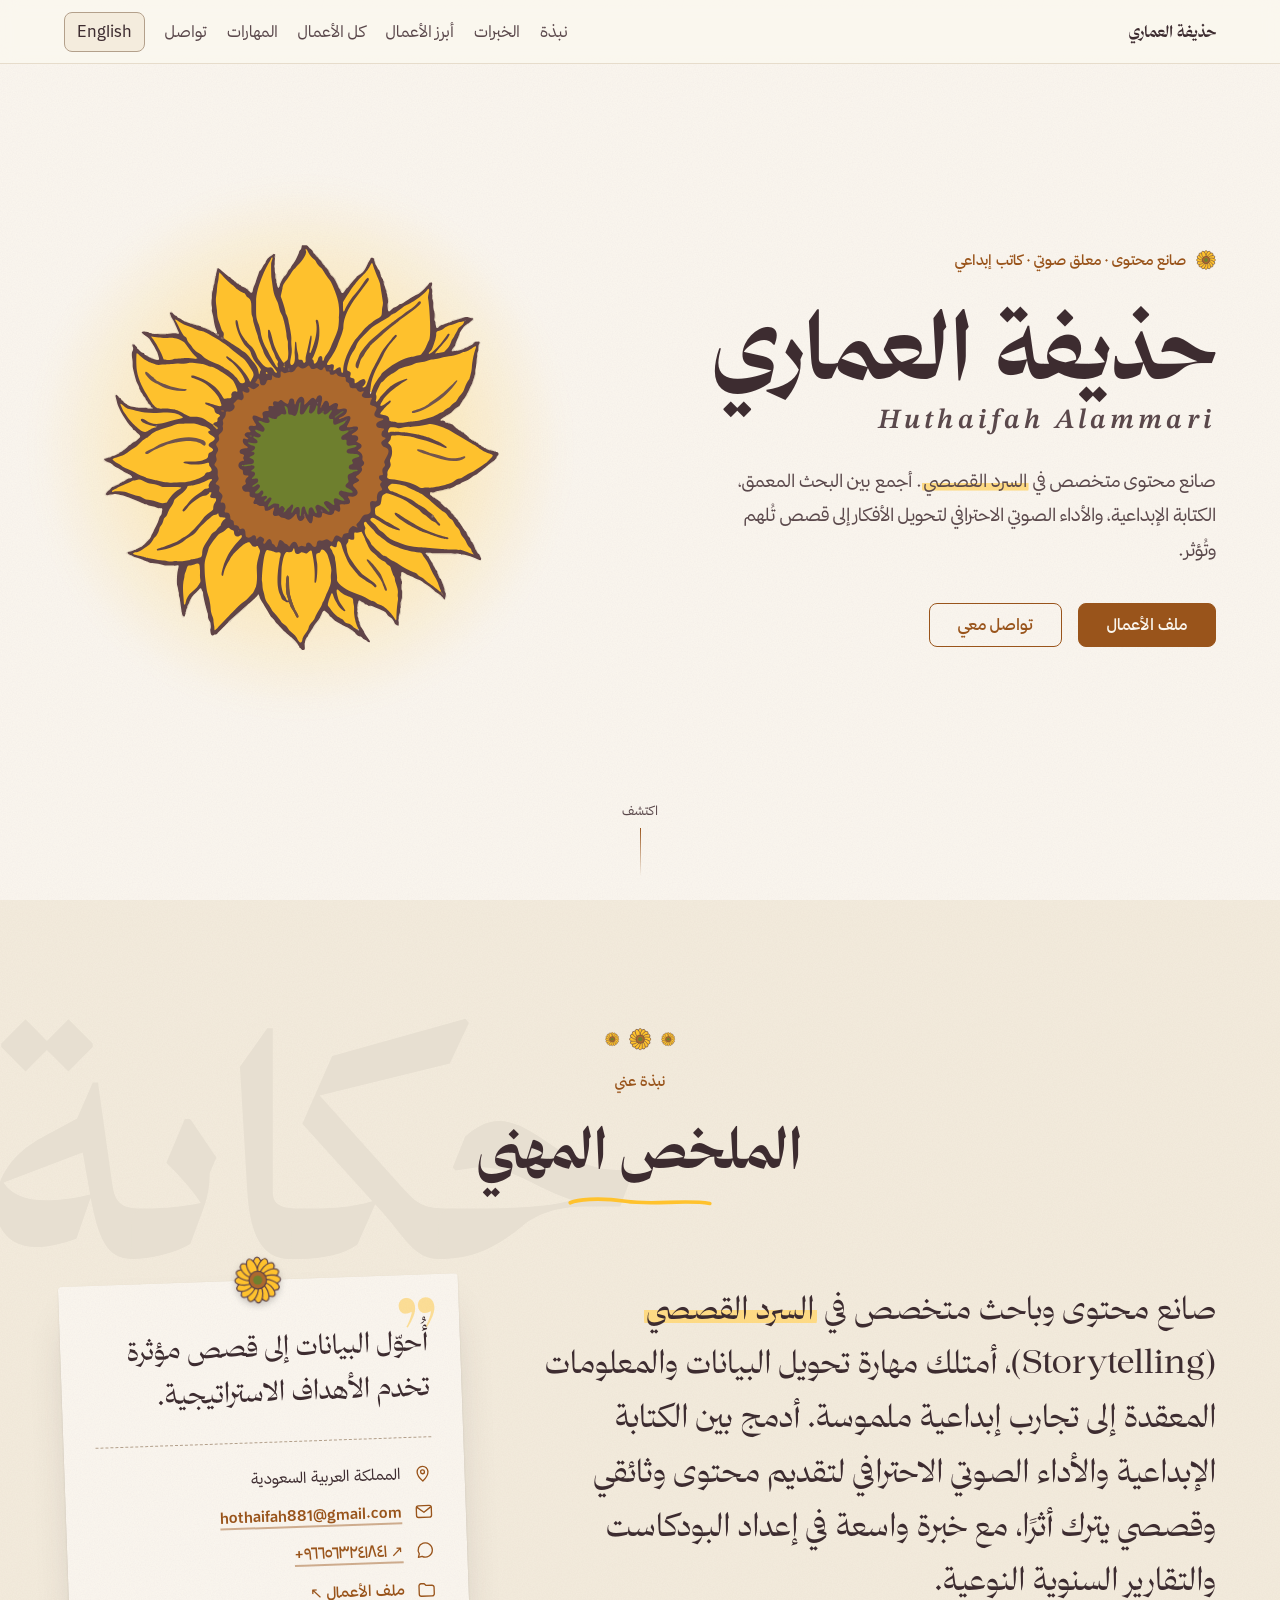
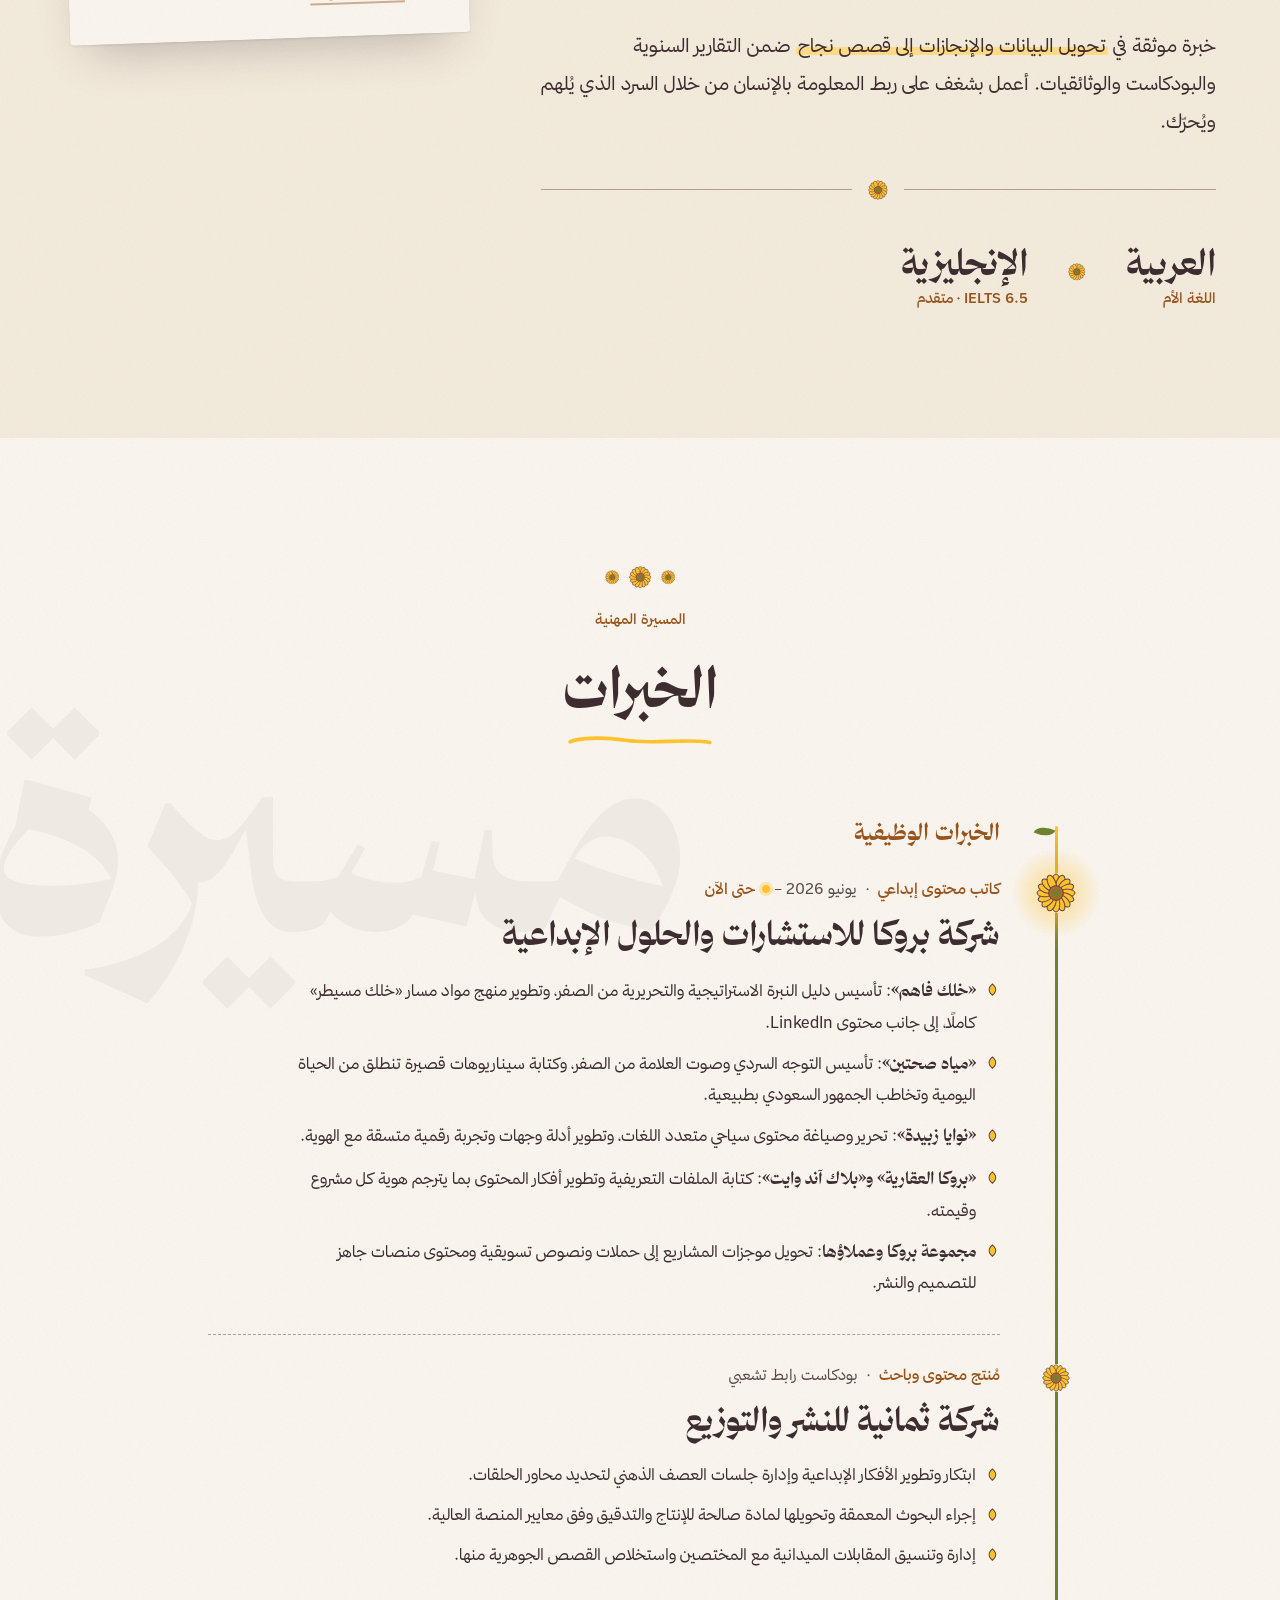
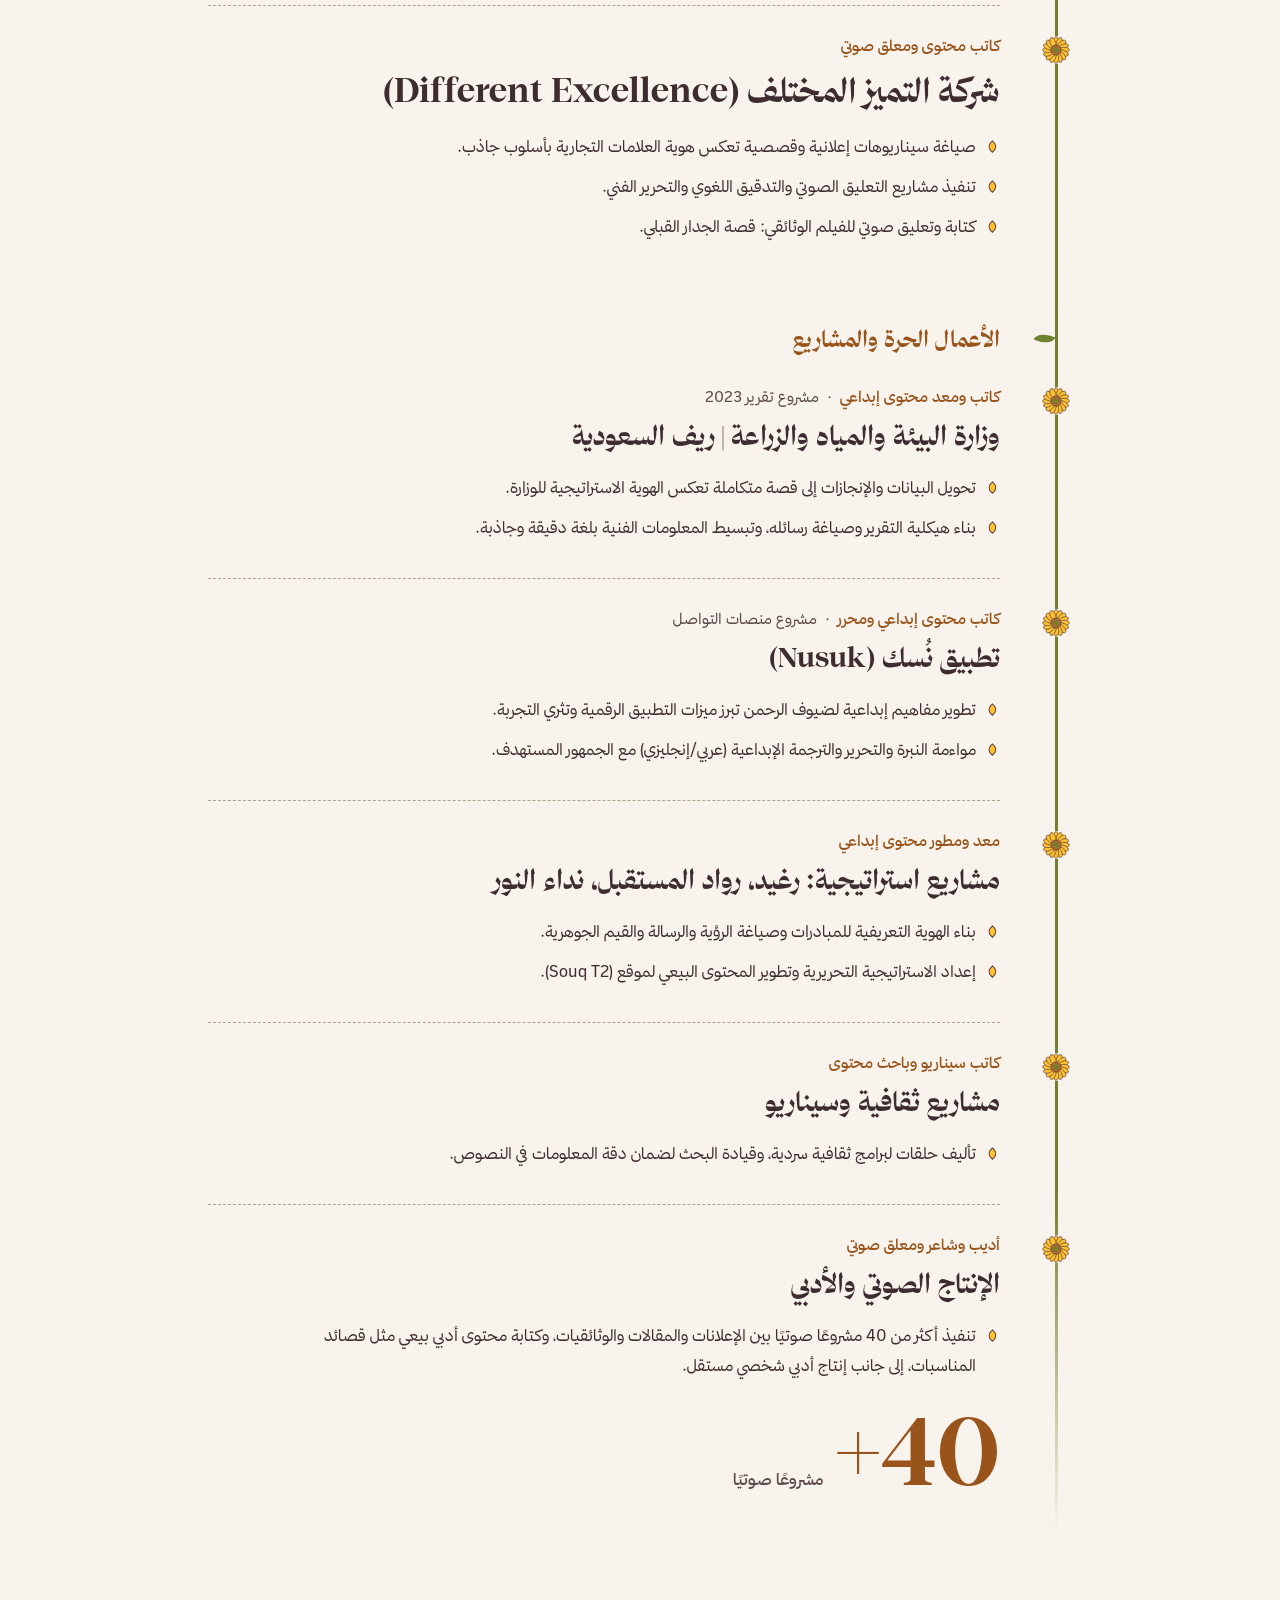
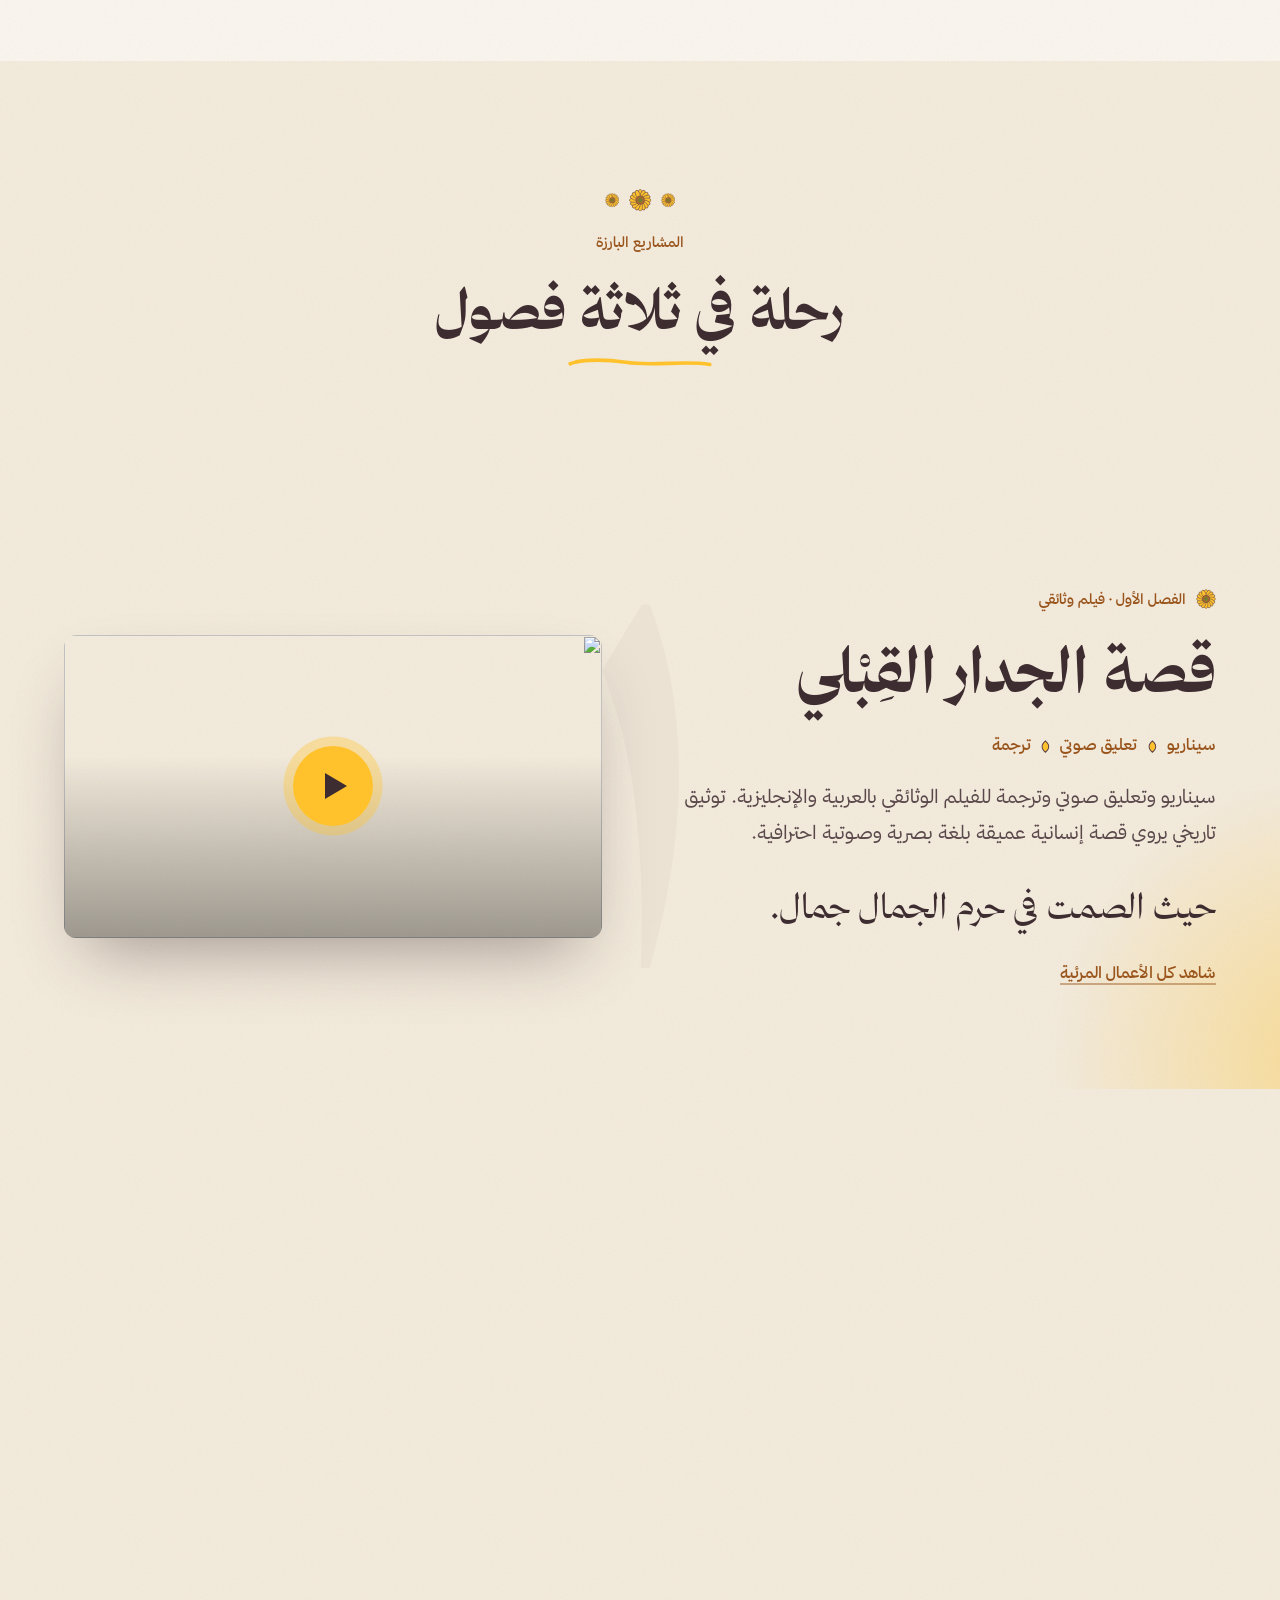
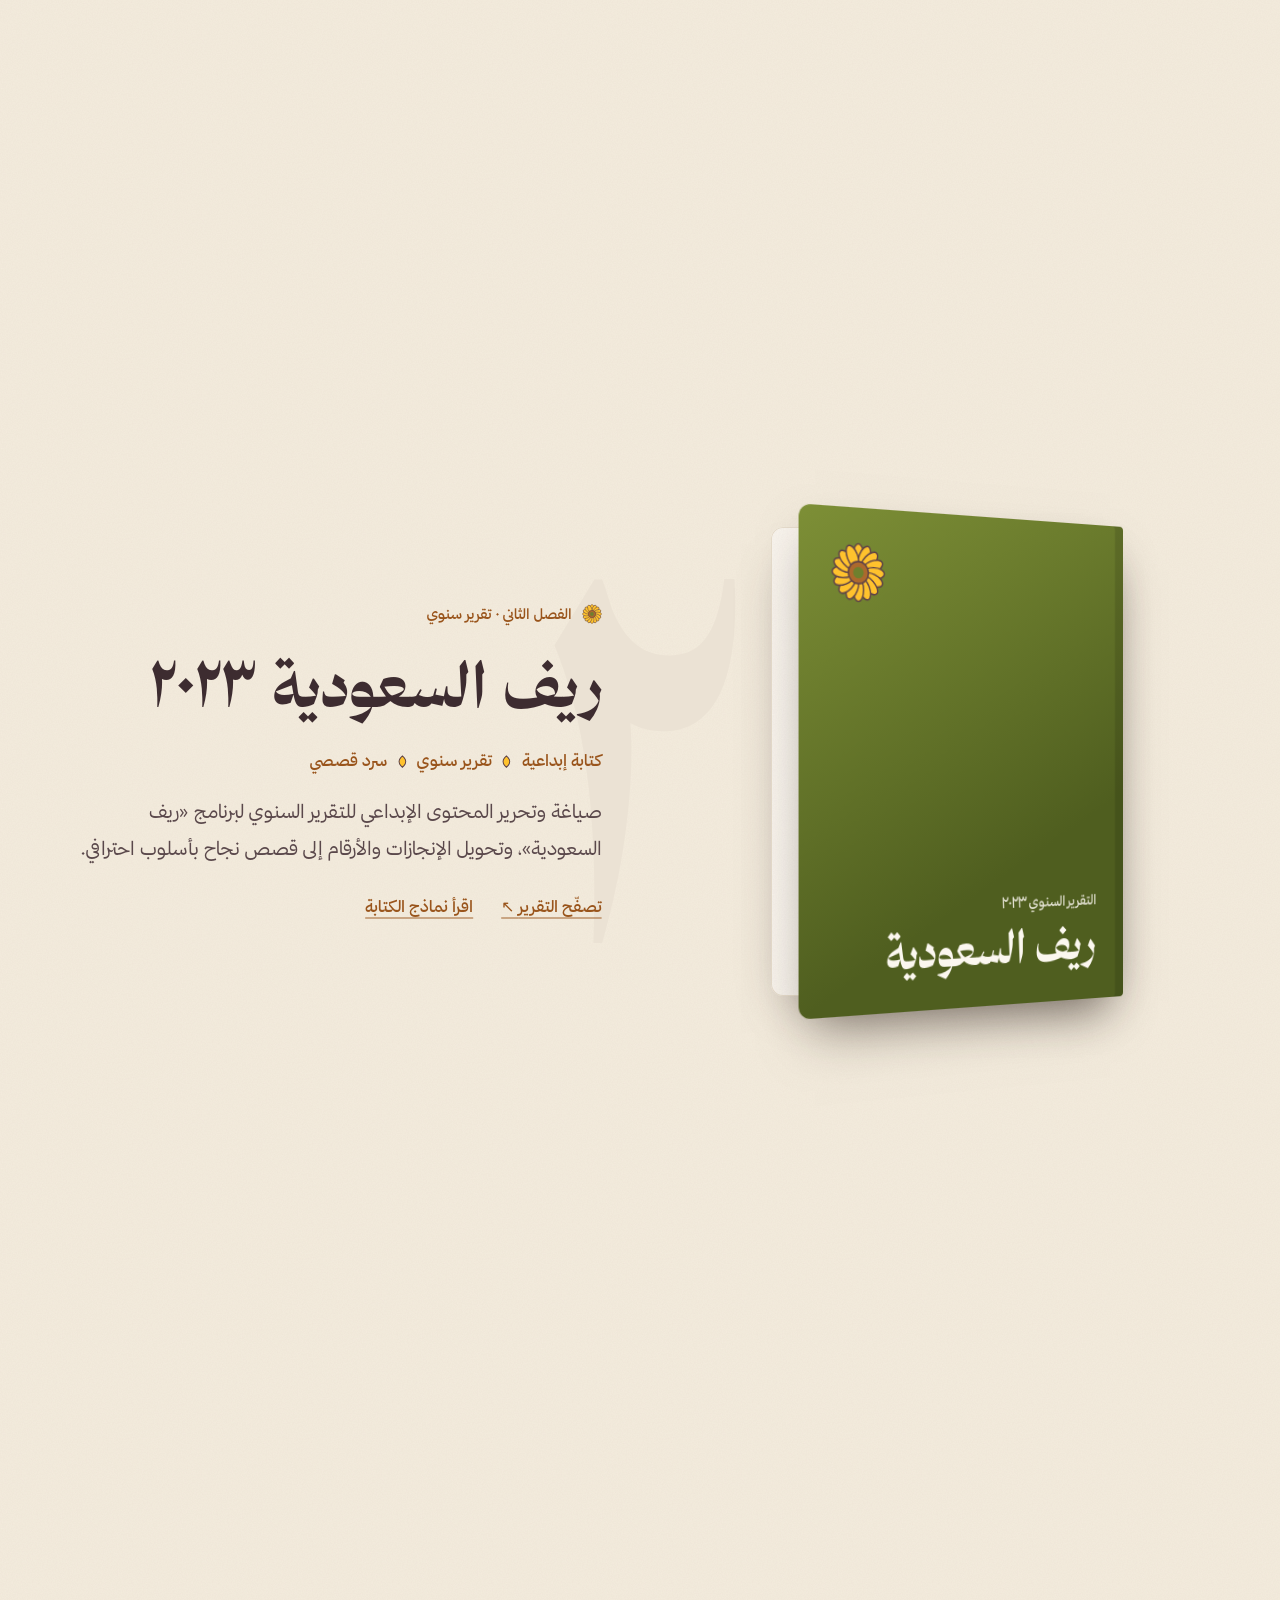
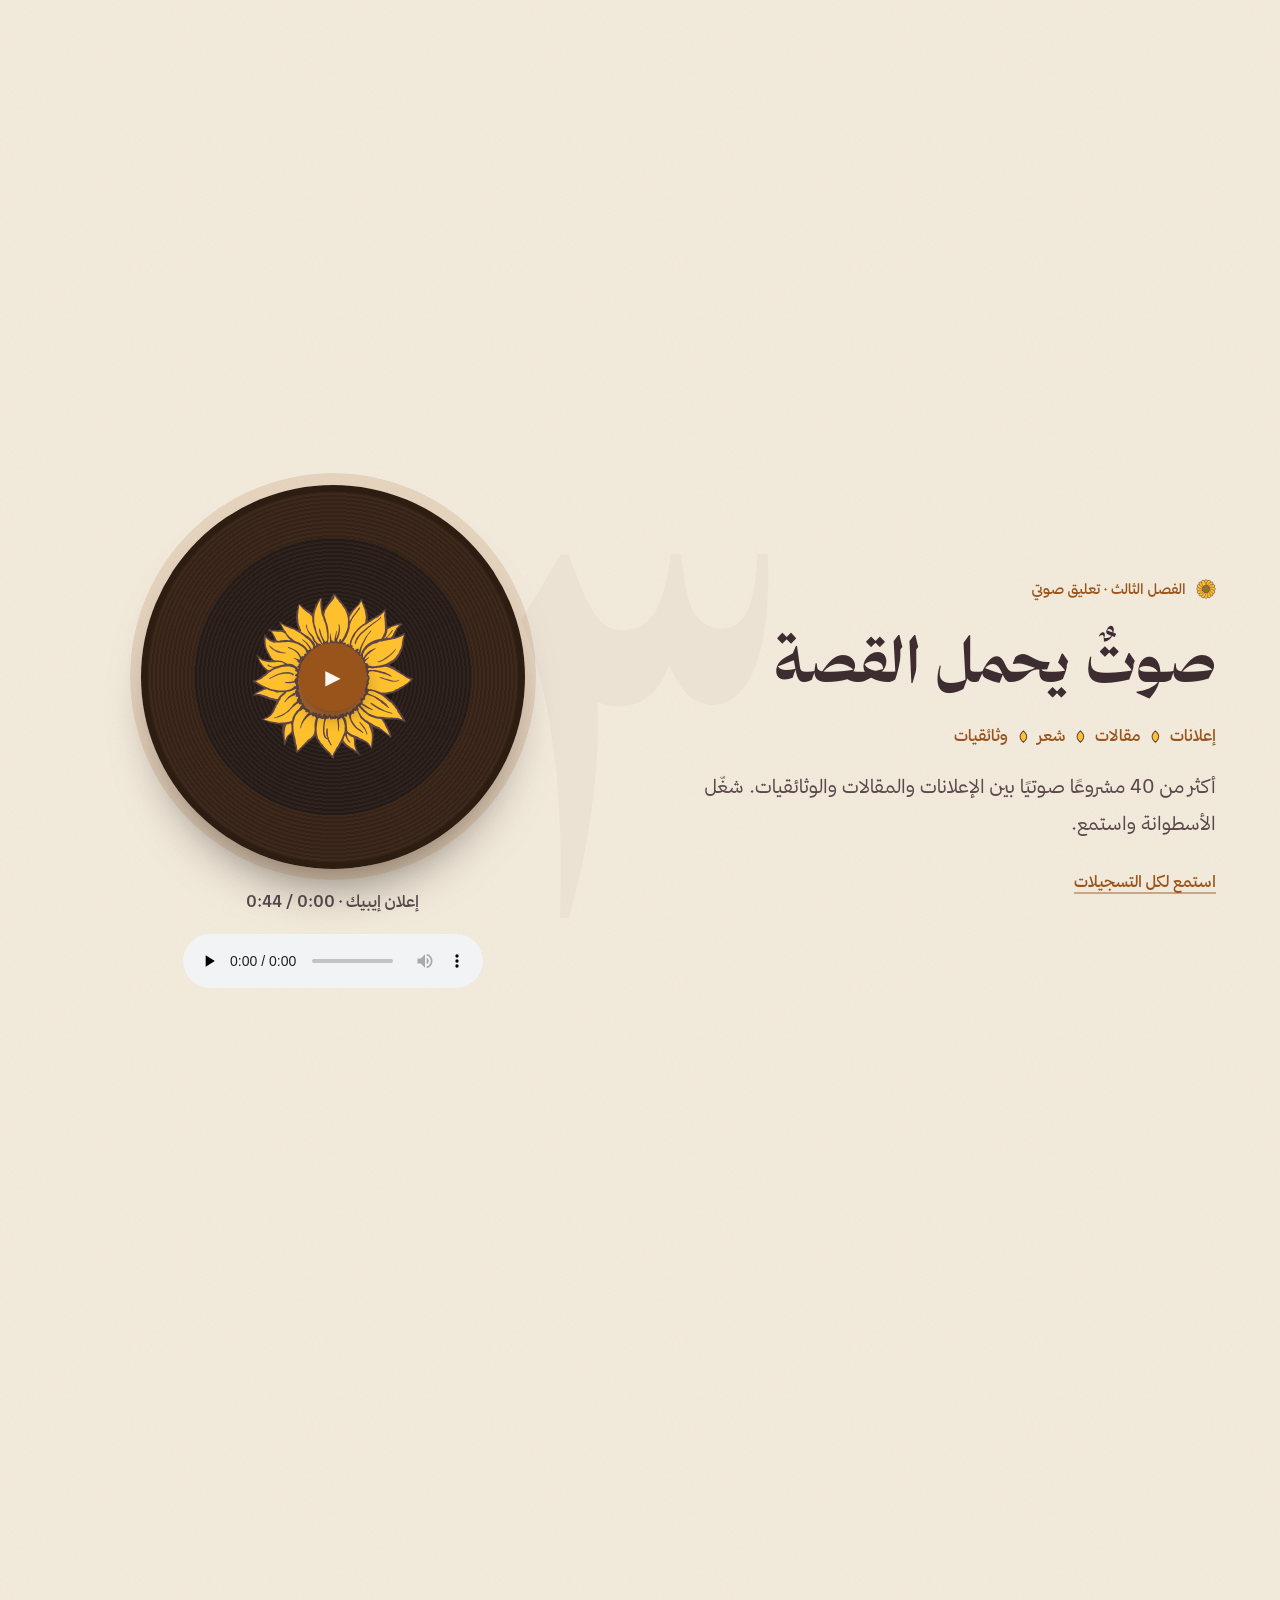
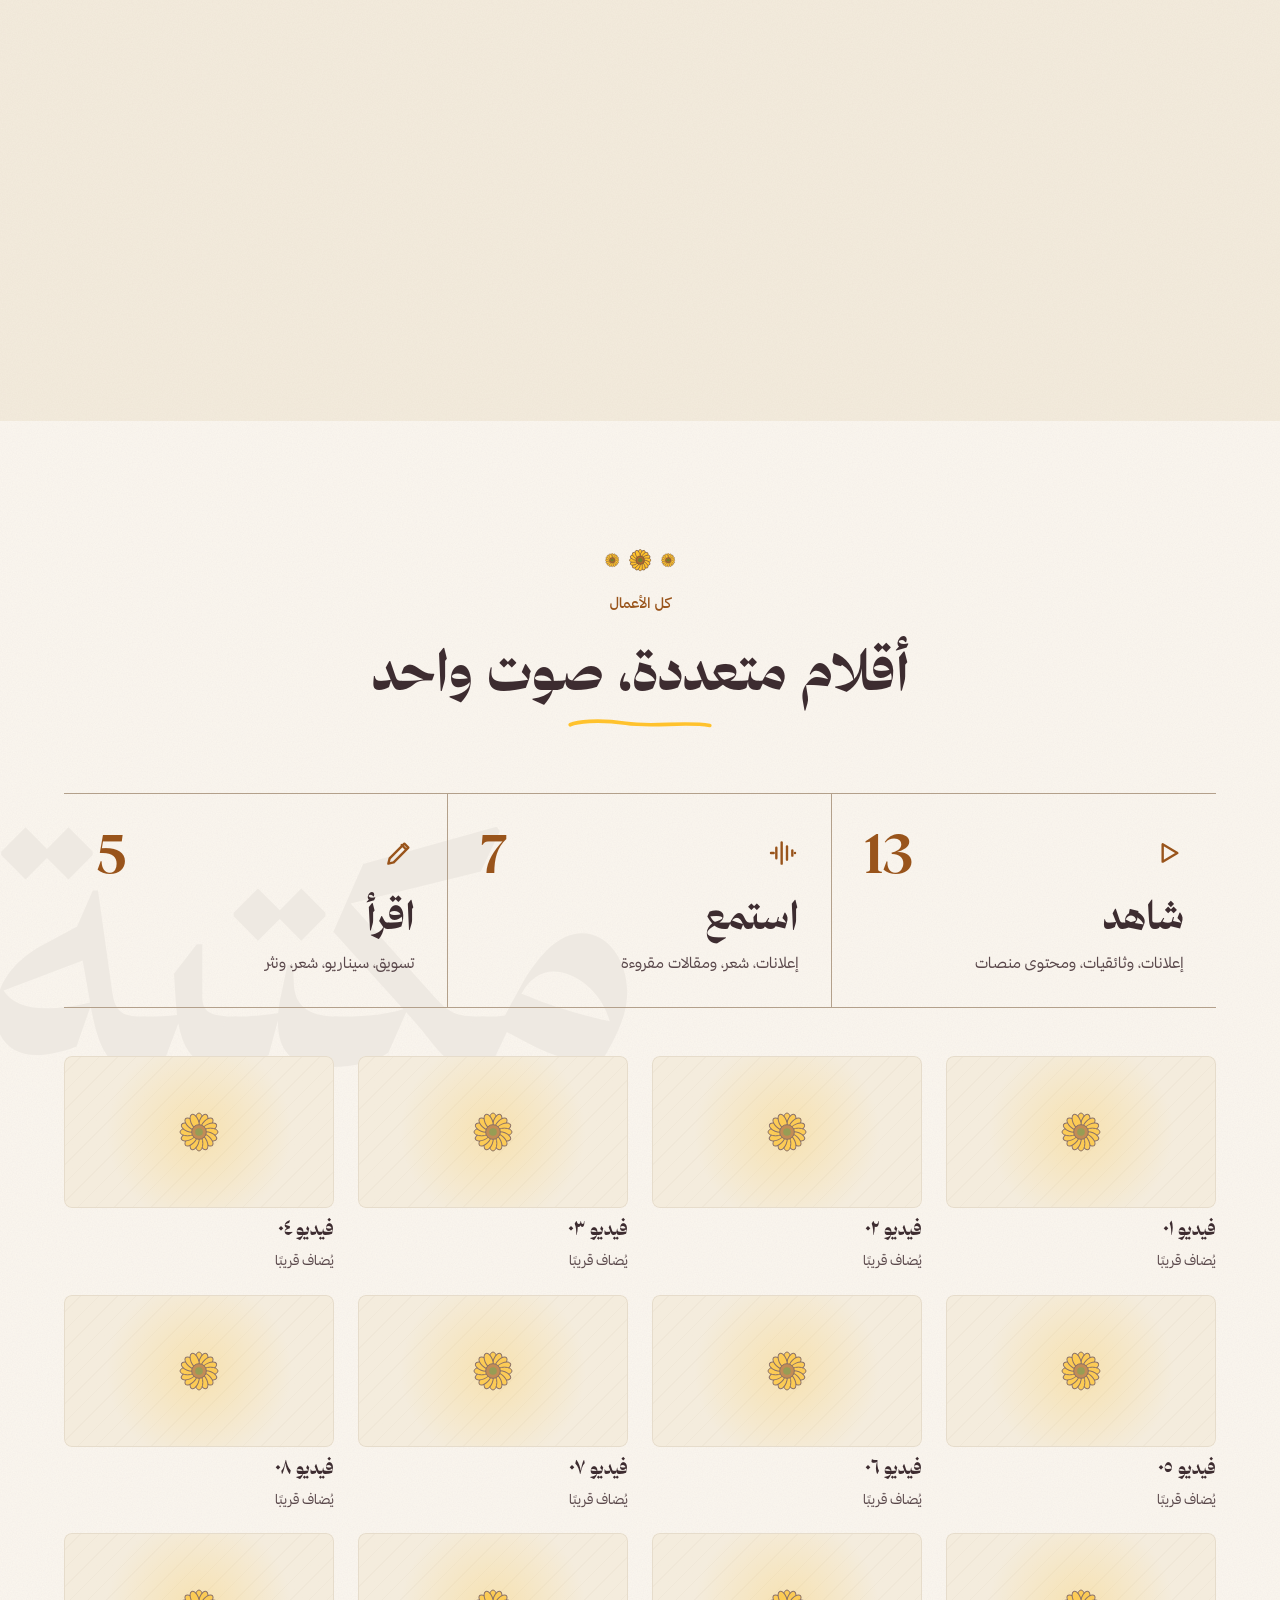
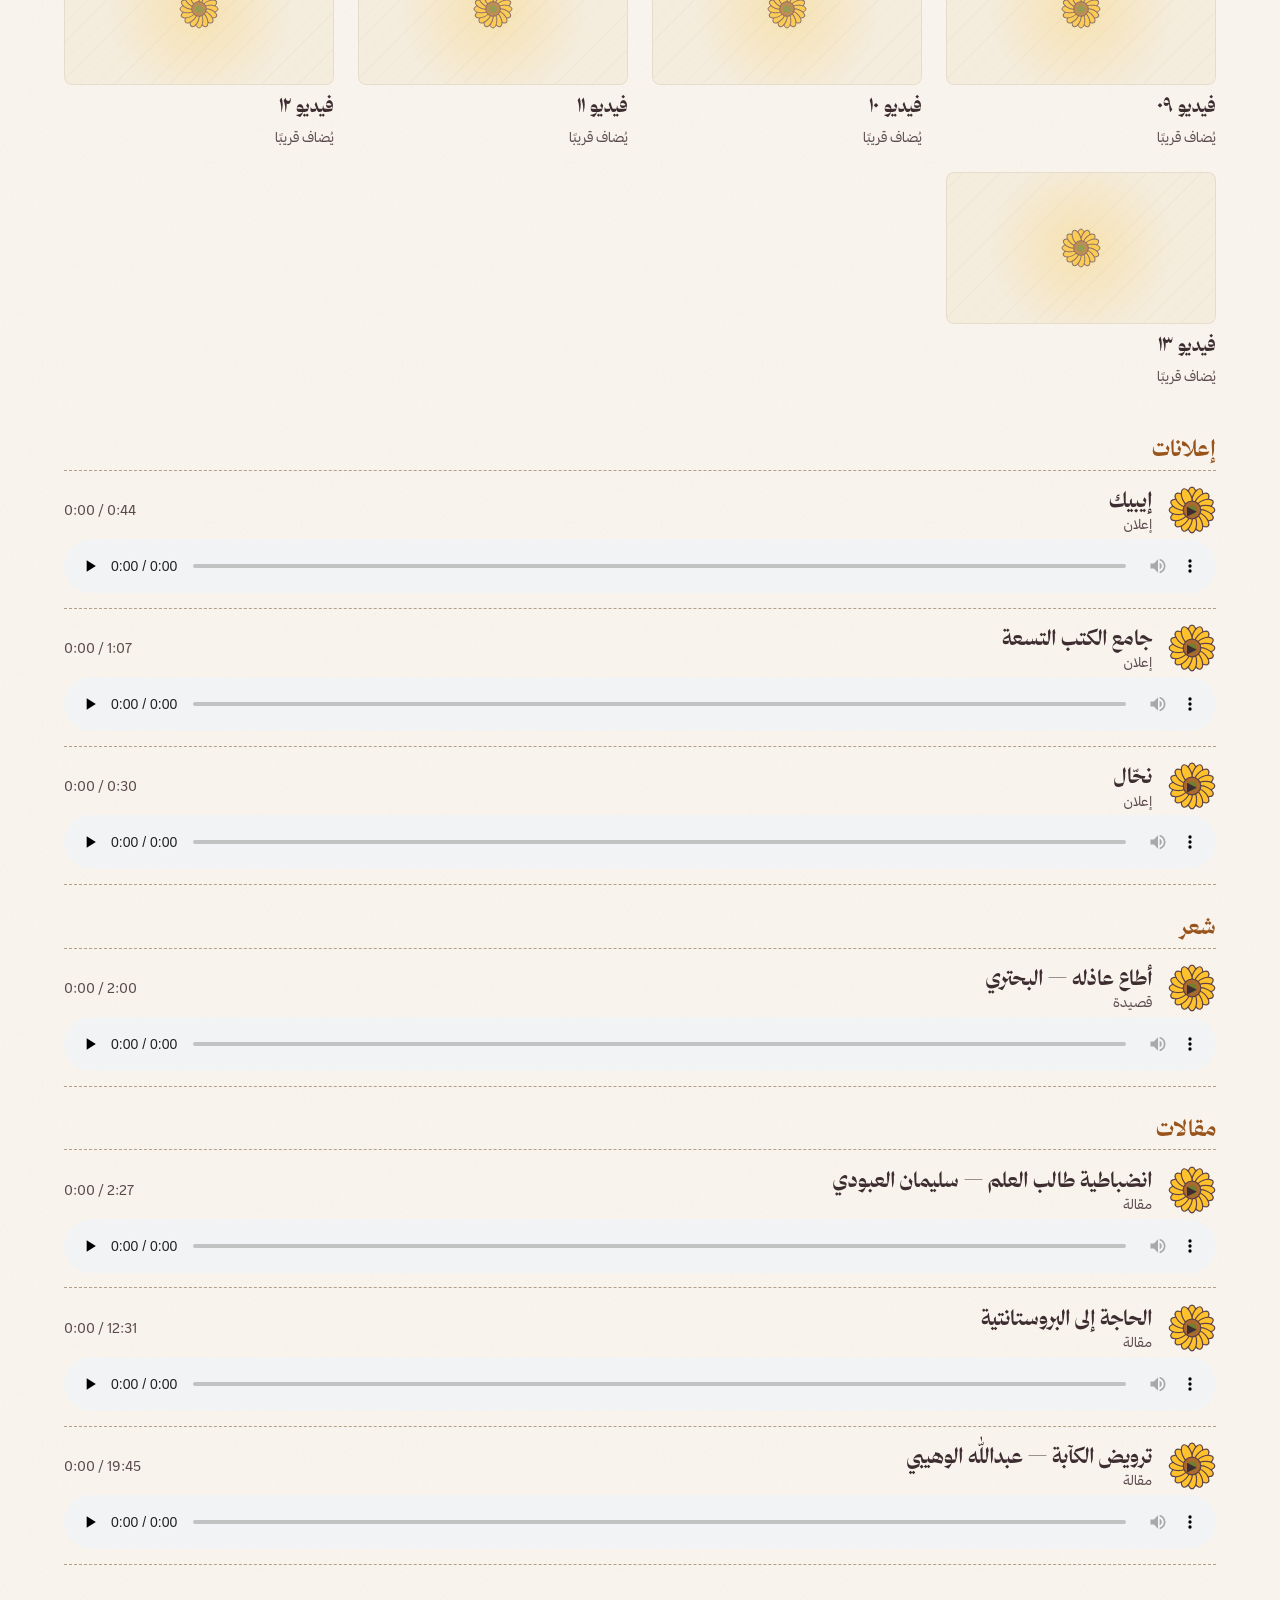
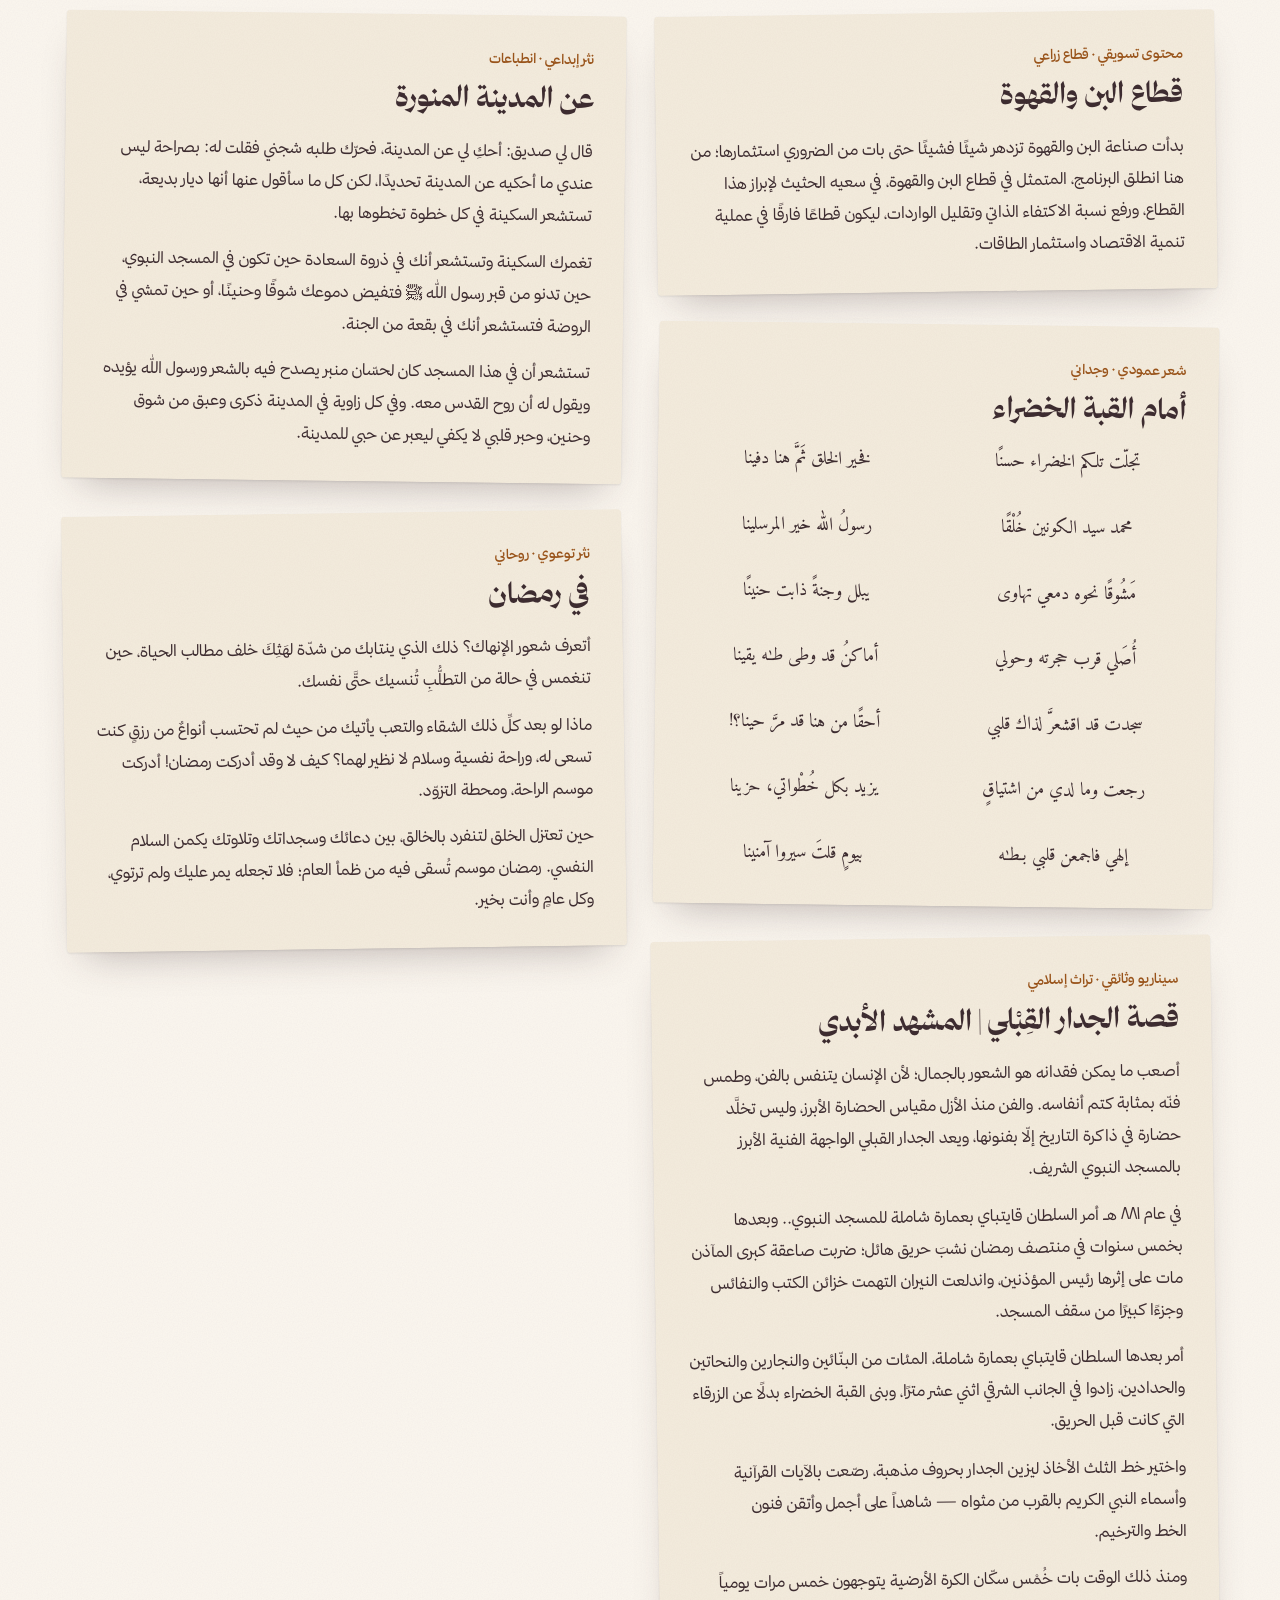
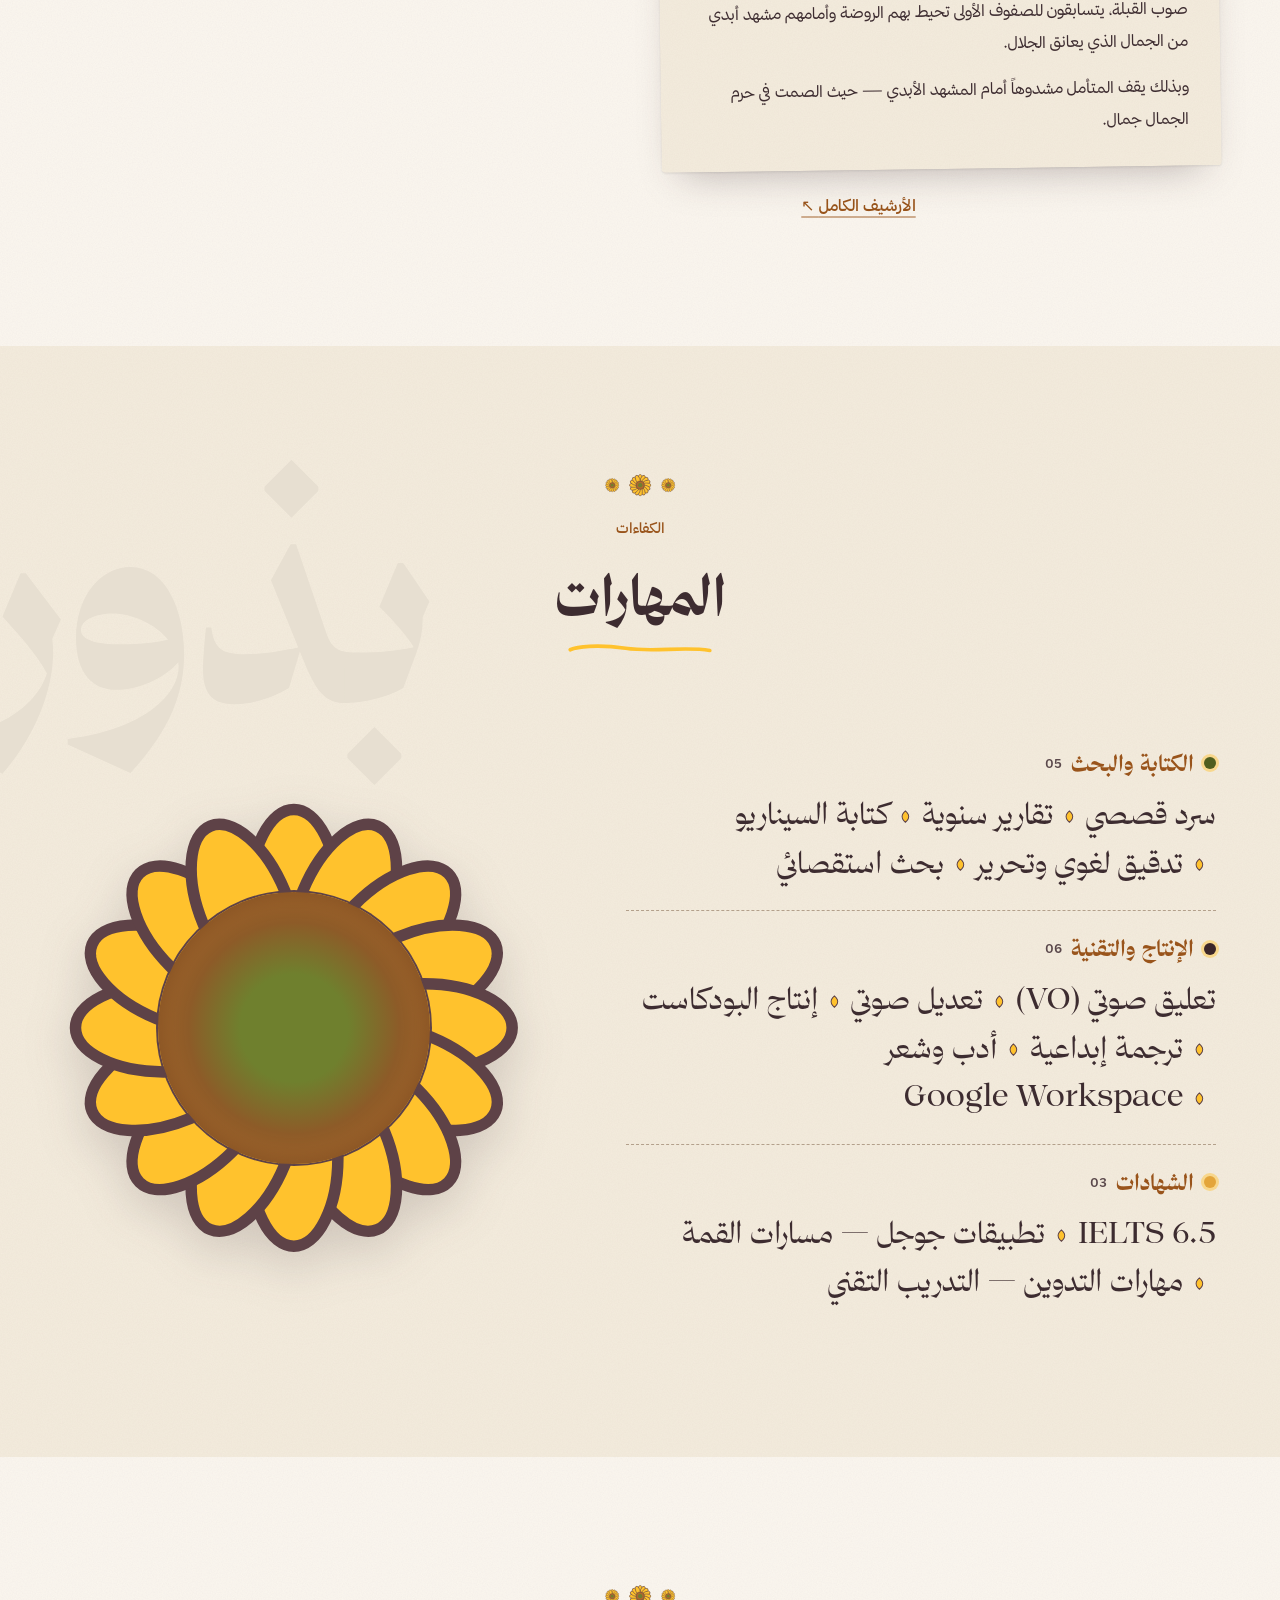
==== index.html @ 5139b9cf "Footer: designer credit" ====
<!doctype html>
<html lang="ar" dir="rtl"
      x-data="{ theme: $persist(matchMedia('(prefers-color-scheme: dark)').matches ? 'dark' : 'light').as('theme'), active: '', open: false }"
      x-init="$el.classList.add('alpine')"
      :data-theme="theme">
<head>
  <meta charset="utf-8">
  <meta name="viewport" content="width=device-width, initial-scale=1, viewport-fit=cover">
  <title>حذيفة العماري — صانع محتوى · معلق صوتي · كاتب إبداعي</title>
  <meta name="description" content="حذيفة العماري — صانع محتوى · معلق صوتي · كاتب إبداعي.">
  <meta name="color-scheme" content="light dark">
  <link rel="icon" href="assets/favicon.svg" type="image/svg+xml">
  <!-- Browser bar colour (Safari / Chrome on Android), kept in sync with the theme -->
  <meta name="theme-color" content="#fbf7ef" :content="theme === 'dark' ? '#2a231e' : '#fbf7ef'">

  <!-- Link previews (WhatsApp, LinkedIn, X…) -->
  <meta property="og:type" content="website">
  <meta property="og:title" content="حذيفة العماري">
  <meta property="og:description" content="صانع محتوى · معلق صوتي · كاتب إبداعي">

  <!-- Fill in once the domain is known
  <link rel="canonical" href="https://example.com/">
  <link rel="alternate" hreflang="ar" href="https://example.com/">
  <link rel="alternate" hreflang="en" href="https://example.com/en/">
  <link rel="alternate" hreflang="x-default" href="https://example.com/">
  <meta property="og:url" content="https://example.com/">
  <meta property="og:image" content="https://example.com/og.jpg">
  -->

  <!-- Apply saved theme before first paint (Alpine loads deferred, too late to prevent a flash) -->
  <script>
    (() => {
      document.documentElement.classList.add('js');
      let theme;
      try { theme = JSON.parse(localStorage.getItem('theme')) } catch {}
      theme = theme || (matchMedia('(prefers-color-scheme: dark)').matches ? 'dark' : 'light');
      document.documentElement.dataset.theme = theme;
      document.querySelector('meta[name=theme-color]').content = theme === 'dark' ? '#2a231e' : '#fbf7ef';
    })();
  </script>

  <link rel="preconnect" href="https://fonts.googleapis.com">
  <link rel="preconnect" href="https://fonts.gstatic.com" crossorigin>
  <link rel="stylesheet" href="https://fonts.googleapis.com/css2?family=Amiri:wght@400;700&family=STIX+Two+Text:ital,wght@0,400;0,600;0,700;1,600&display=swap">
  <link rel="stylesheet" href="assets/fonts.css">
  <link rel="stylesheet" href="style.css">

  <script defer src="assets/site.js"></script>
  <!-- Plugins must load before Alpine core -->
  <script defer src="https://cdn.jsdelivr.net/npm/@alpinejs/persist@3.17.4/dist/cdn.min.js"></script>
  <script defer src="https://cdn.jsdelivr.net/npm/@alpinejs/intersect@3.17.4/dist/cdn.min.js"></script>
  <script defer src="https://cdn.jsdelivr.net/npm/alpinejs@3.17.4/dist/cdn.min.js"></script>
</head>

<body>
  <!-- Sunflower mark, reused as the site's ornament -->
  <svg width="0" height="0" style="position:absolute" aria-hidden="true">
    <symbol id="sunflower" viewBox="0 0 24 24">
      <g fill="var(--sun)" stroke="var(--ink-line)" stroke-width=".6"><ellipse cx="12" cy="5.2" rx="2.3" ry="4.6" transform="rotate(0.0 12 12)"/><ellipse cx="12" cy="5.2" rx="2.3" ry="4.6" transform="rotate(22.5 12 12)"/><ellipse cx="12" cy="5.2" rx="2.3" ry="4.6" transform="rotate(45.0 12 12)"/><ellipse cx="12" cy="5.2" rx="2.3" ry="4.6" transform="rotate(67.5 12 12)"/><ellipse cx="12" cy="5.2" rx="2.3" ry="4.6" transform="rotate(90.0 12 12)"/><ellipse cx="12" cy="5.2" rx="2.3" ry="4.6" transform="rotate(112.5 12 12)"/><ellipse cx="12" cy="5.2" rx="2.3" ry="4.6" transform="rotate(135.0 12 12)"/><ellipse cx="12" cy="5.2" rx="2.3" ry="4.6" transform="rotate(157.5 12 12)"/><ellipse cx="12" cy="5.2" rx="2.3" ry="4.6" transform="rotate(180.0 12 12)"/><ellipse cx="12" cy="5.2" rx="2.3" ry="4.6" transform="rotate(202.5 12 12)"/><ellipse cx="12" cy="5.2" rx="2.3" ry="4.6" transform="rotate(225.0 12 12)"/><ellipse cx="12" cy="5.2" rx="2.3" ry="4.6" transform="rotate(247.5 12 12)"/><ellipse cx="12" cy="5.2" rx="2.3" ry="4.6" transform="rotate(270.0 12 12)"/><ellipse cx="12" cy="5.2" rx="2.3" ry="4.6" transform="rotate(292.5 12 12)"/><ellipse cx="12" cy="5.2" rx="2.3" ry="4.6" transform="rotate(315.0 12 12)"/><ellipse cx="12" cy="5.2" rx="2.3" ry="4.6" transform="rotate(337.5 12 12)"/></g>
      <circle cx="12" cy="12" r="4.4" fill="#ac692d" stroke="var(--ink-line)" stroke-width=".6"/>
      <circle cx="12" cy="12" r="2.3" fill="#6f802e"/>
    </symbol>
  </svg>
  <a class="skip-link" href="#main">تخطَّ إلى المحتوى</a>

  <header class="header"
          @click.outside="open = false"
          @keydown.escape.window="if (open) { open = false; $refs.menuBtn.focus() }">
    <div class="container">
      <a class="brand" href="#hero">حذيفة العماري</a>

      <nav id="site-nav" class="nav" :class="{ 'is-open': open }"
           @click="$event.target.closest('a') && (open = false)"
           aria-label="الرئيسية">
        <ul>
          <li><a href="#about" :aria-current="active === 'about' && 'location'">نبذة</a></li>
          <li><a href="#experience" :aria-current="active === 'experience' && 'location'">الخبرات</a></li>
          <li><a href="#featured" :aria-current="active === 'featured' && 'location'">أبرز الأعمال</a></li>
          <li><a href="#library" :aria-current="active === 'library' && 'location'">كل الأعمال</a></li>
          <li><a href="#skills" :aria-current="active === 'skills' && 'location'">المهارات</a></li>
          <li><a href="#contact" :aria-current="active === 'contact' && 'location'">تواصل</a></li>
        </ul>
      </nav>

      <div class="actions">
        <a class="btn" href="en/" hreflang="en" lang="en">English</a>

        <button type="button" class="btn" x-cloak
                @click="theme = theme === 'dark' ? 'light' : 'dark'"
                :aria-pressed="theme === 'dark'">
          <span aria-hidden="true" x-text="theme === 'dark' ? '☀' : '☾'"></span>
          <span class="sr-only">الوضع الداكن</span>
        </button>

        <button type="button" class="btn menu-btn" x-ref="menuBtn" x-cloak
                @click="open = !open" :aria-expanded="open" aria-controls="site-nav"
                aria-label="القائمة">
          <span></span><span></span><span></span>
        </button>
      </div>
    </div>
  </header>

  <main id="main" tabindex="-1">
    <section id="hero" class="hero" x-intersect.margin.-50%.0px="active = $el.id" aria-labelledby="hero-title">
      <div class="container">
        <div class="hero-text">
          <p class="eyebrow"><svg class="mark" aria-hidden="true"><use href="#sunflower"/></svg>صانع محتوى · معلق صوتي · كاتب إبداعي</p>
          <h1 id="hero-title">
            حذيفة العماري
            <span class="hero-alt" lang="en">Huthaifah Alammari</span>
          </h1>
          <p class="hero-desc">صانع محتوى متخصص في <mark class="hl">السرد القصصي</mark>. أجمع بين البحث المعمق، الكتابة الإبداعية، والأداء الصوتي الاحترافي لتحويل الأفكار إلى قصص تُلهم وتُؤثر.</p>
          <div class="hero-actions">
            <a class="btn-primary" href="https://drive.google.com/drive/folders/1adrf3SVzUqDVwgOwex_jtM6HRGi3OKk7" target="_blank" rel="noopener">ملف الأعمال</a>
            <a class="btn-secondary" href="#contact">تواصل معي</a>
          </div>
        </div>
        <div class="hero-art">
          <img class="hero-flower" src="assets/sunflower.svg" alt="" width="620" height="620" fetchpriority="high">
        </div>
      </div>
      <div class="scroll-hint" aria-hidden="true">اكتشف<span></span></div>
    </section>

    <section id="about" class="section about" x-intersect.margin.-50%.0px="active = $el.id" aria-labelledby="about-title">
      <span class="bg-word" aria-hidden="true">حكاية</span>
      <div class="container">
        <header class="sec-head reveal" x-intersect.once="$el.classList.add('is-in')">
          <div class="ornament" aria-hidden="true" :class="{ 'is-spinning': active === $el.closest('section').id }"><svg class="mark" aria-hidden="true"><use href="#sunflower"/></svg><svg class="mark" aria-hidden="true"><use href="#sunflower"/></svg><svg class="mark" aria-hidden="true"><use href="#sunflower"/></svg></div>
          <p class="eyebrow">نبذة عني</p>
          <h2 id="about-title">الملخص المهني</h2>
          <svg class="scribble" viewBox="0 0 200 14" aria-hidden="true"><path pathLength="1" d="M3 9 C40 3 80 12 120 6 S188 4 197 8"/></svg>
        </header>

        <div class="about-grid">
          <div class="about-story reveal" style="--d: 1" x-intersect.once="$el.classList.add('is-in')">
            <p class="lead">صانع محتوى وباحث متخصص في <mark class="hl">السرد القصصي</mark> (<span lang="en">Storytelling</span>)، أمتلك مهارة تحويل البيانات والمعلومات المعقدة إلى تجارب إبداعية ملموسة. أدمج بين الكتابة الإبداعية والأداء الصوتي الاحترافي لتقديم محتوى وثائقي وقصصي يترك أثرًا، مع خبرة واسعة في إعداد البودكاست والتقارير السنوية النوعية.</p>
            <p>خبرة موثقة في <mark class="hl">تحويل البيانات والإنجازات إلى قصص نجاح</mark> ضمن التقارير السنوية والبودكاست والوثائقيات. أعمل بشغف على ربط المعلومة بالإنسان من خلال السرد الذي يُلهم ويُحرّك.</p>

            <div class="divider" aria-hidden="true"><svg class="mark" aria-hidden="true"><use href="#sunflower"/></svg></div>

            <ul class="langs" aria-label="اللغات">
            <li><span class="lang-name">العربية</span><span class="lang-level">اللغة الأم</span></li>
            <li aria-hidden="true"><svg class="mark" aria-hidden="true"><use href="#sunflower"/></svg></li>
            <li><span class="lang-name">الإنجليزية</span><span class="lang-level">IELTS 6.5 · متقدم</span></li>
            </ul>
          </div>

          <div class="reveal" style="--d: 2" x-intersect.once="$el.classList.add('is-in')">
            <div class="note">
              <svg class="mark note-pin" aria-hidden="true"><use href="#sunflower"/></svg>
              <blockquote class="note-quote"><p>أُحوّل البيانات إلى قصص مؤثرة تخدم الأهداف الاستراتيجية.</p></blockquote>
              <ul class="facts" aria-label="معلومات التواصل">
                <li><svg class="icon" viewBox="0 0 24 24" aria-hidden="true"><path d="M12 21s-6.5-5.6-6.5-11a6.5 6.5 0 0 1 13 0c0 5.4-6.5 11-6.5 11z"/><circle cx="12" cy="10" r="2.3"/></svg><span>المملكة العربية السعودية</span></li>
                <li><svg class="icon" viewBox="0 0 24 24" aria-hidden="true"><rect x="3" y="5" width="18" height="14" rx="2.5"/><path d="m3.8 6.8 8.2 6.2 8.2-6.2"/></svg><a class="link" href="mailto:hothaifah881@gmail.com" dir="ltr">hothaifah881@gmail.com</a></li>
                <li><svg class="icon" viewBox="0 0 24 24" aria-hidden="true"><path d="M20.5 11.5a8.5 8.5 0 0 1-12.6 7.4L3.5 20l1.2-4.2a8.5 8.5 0 1 1 15.8-4.3z"/></svg><a class="link" href="https://wa.link/y2zhos" target="_blank" rel="noopener" dir="ltr">+٩٦٦٥٦٣٢٤١٨٤١</a></li>
                <li><svg class="icon" viewBox="0 0 24 24" aria-hidden="true"><path d="M3 7.5A2.5 2.5 0 0 1 5.5 5h3.8l2.2 2.2h7a2.5 2.5 0 0 1 2.5 2.5v7.8a2.5 2.5 0 0 1-2.5 2.5h-13A2.5 2.5 0 0 1 3 17.5z"/></svg><a class="link" href="https://drive.google.com/drive/folders/1adrf3SVzUqDVwgOwex_jtM6HRGi3OKk7" target="_blank" rel="noopener">ملف الأعمال</a></li>
              </ul>
            </div>
          </div>
        </div>
      </div>
    </section>

    <section id="experience" class="section experience" x-intersect.margin.-50%.0px="active = $el.id" aria-labelledby="experience-title">
      <span class="bg-word" aria-hidden="true">مسيرة</span>
      <div class="container">
        <header class="sec-head reveal" x-intersect.once="$el.classList.add('is-in')">
          <div class="ornament" aria-hidden="true" :class="{ 'is-spinning': active === $el.closest('section').id }"><svg class="mark" aria-hidden="true"><use href="#sunflower"/></svg><svg class="mark" aria-hidden="true"><use href="#sunflower"/></svg><svg class="mark" aria-hidden="true"><use href="#sunflower"/></svg></div>
          <p class="eyebrow">المسيرة المهنية</p>
          <h2 id="experience-title">الخبرات</h2>
          <svg class="scribble" viewBox="0 0 200 14" aria-hidden="true"><path pathLength="1" d="M3 9 C40 3 80 12 120 6 S188 4 197 8"/></svg>
        </header>

        <div class="stem">
          <h3 class="stem-group">الخبرات الوظيفية</h3>

          <article class="job is-current reveal" x-intersect.once="$el.classList.add('is-in')">
            <span class="bud" aria-hidden="true"><svg class="mark" aria-hidden="true"><use href="#sunflower"/></svg></span>
            <p class="job-meta"><span class="job-role">كاتب محتوى إبداعي</span><time class="job-time" datetime="2026-06">يونيو 2026 – <span class="now">حتى الآن</span></time></p>
            <h4 class="job-org">شركة بروكا للاستشارات والحلول الإبداعية</h4>
            <ul class="petals">
              <li><strong class="client">«خلك فاهم»</strong>: تأسيس دليل النبرة الاستراتيجية والتحريرية من الصفر، وتطوير منهج مواد مسار «خلك مسيطر» كاملًا، إلى جانب محتوى <span lang="en">LinkedIn</span>.</li>
              <li><strong class="client">«مياه صحتين»</strong>: تأسيس التوجه السردي وصوت العلامة من الصفر، وكتابة سيناريوهات قصيرة تنطلق من الحياة اليومية وتخاطب الجمهور السعودي بطبيعية.</li>
              <li><strong class="client">«نوايا زبيدة»</strong>: تحرير وصياغة محتوى سياحي متعدد اللغات، وتطوير أدلة وجهات وتجربة رقمية متسقة مع الهوية.</li>
              <li><strong class="client">«بروكا العقارية» و«بلاك آند وايت»</strong>: كتابة الملفات التعريفية وتطوير أفكار المحتوى بما يترجم هوية كل مشروع وقيمته.</li>
              <li><strong class="client">مجموعة بروكا وعملاؤها</strong>: تحويل موجزات المشاريع إلى حملات ونصوص تسويقية ومحتوى منصات جاهز للتصميم والنشر.</li>
            </ul>
          </article>

          <article class="job reveal" x-intersect.once="$el.classList.add('is-in')">
            <span class="bud" aria-hidden="true"><svg class="mark" aria-hidden="true"><use href="#sunflower"/></svg></span>
            <p class="job-meta"><span class="job-role">مُنتج محتوى وباحث</span><span class="job-sub">بودكاست رابط تشعبي</span></p>
            <h4 class="job-org">شركة ثمانية للنشر والتوزيع</h4>
            <ul class="petals">
              <li>ابتكار وتطوير الأفكار الإبداعية وإدارة جلسات العصف الذهني لتحديد محاور الحلقات.</li>
              <li>إجراء البحوث المعمقة وتحويلها لمادة صالحة للإنتاج والتدقيق وفق معايير المنصة العالية.</li>
              <li>إدارة وتنسيق المقابلات الميدانية مع المختصين واستخلاص القصص الجوهرية منها.</li>
            </ul>
          </article>

          <article class="job reveal" x-intersect.once="$el.classList.add('is-in')">
            <span class="bud" aria-hidden="true"><svg class="mark" aria-hidden="true"><use href="#sunflower"/></svg></span>
            <p class="job-meta"><span class="job-role">كاتب محتوى ومعلق صوتي</span></p>
            <h4 class="job-org">شركة التميز المختلف (<span lang="en">Different Excellence</span>)</h4>
            <ul class="petals">
              <li>صياغة سيناريوهات إعلانية وقصصية تعكس هوية العلامات التجارية بأسلوب جاذب.</li>
              <li>تنفيذ مشاريع التعليق الصوتي والتدقيق اللغوي والتحرير الفني.</li>
              <li>كتابة وتعليق صوتي للفيلم الوثائقي: قصة الجدار القبلي.</li>
            </ul>
          </article>

          <h3 class="stem-group">الأعمال الحرة والمشاريع</h3>

          <article class="job job--small reveal" x-intersect.once="$el.classList.add('is-in')">
            <span class="bud" aria-hidden="true"><svg class="mark" aria-hidden="true"><use href="#sunflower"/></svg></span>
            <p class="job-meta"><span class="job-role">كاتب ومعد محتوى إبداعي</span><span class="job-sub">مشروع تقرير 2023</span></p>
            <h4 class="job-org">وزارة البيئة والمياه والزراعة | ريف السعودية</h4>
            <ul class="petals">
              <li>تحويل البيانات والإنجازات إلى قصة متكاملة تعكس الهوية الاستراتيجية للوزارة.</li>
              <li>بناء هيكلية التقرير وصياغة رسائله، وتبسيط المعلومات الفنية بلغة دقيقة وجاذبة.</li>
            </ul>
          </article>

          <article class="job job--small reveal" x-intersect.once="$el.classList.add('is-in')">
            <span class="bud" aria-hidden="true"><svg class="mark" aria-hidden="true"><use href="#sunflower"/></svg></span>
            <p class="job-meta"><span class="job-role">كاتب محتوى إبداعي ومحرر</span><span class="job-sub">مشروع منصات التواصل</span></p>
            <h4 class="job-org">تطبيق نُسك (<span lang="en">Nusuk</span>)</h4>
            <ul class="petals">
              <li>تطوير مفاهيم إبداعية لضيوف الرحمن تبرز ميزات التطبيق الرقمية وتثري التجربة.</li>
              <li>مواءمة النبرة والتحرير والترجمة الإبداعية (عربي/إنجليزي) مع الجمهور المستهدف.</li>
            </ul>
          </article>

          <article class="job job--small reveal" x-intersect.once="$el.classList.add('is-in')">
            <span class="bud" aria-hidden="true"><svg class="mark" aria-hidden="true"><use href="#sunflower"/></svg></span>
            <p class="job-meta"><span class="job-role">معد ومطور محتوى إبداعي</span></p>
            <h4 class="job-org">مشاريع استراتيجية: رغيد، رواد المستقبل، نداء النور</h4>
            <ul class="petals">
              <li>بناء الهوية التعريفية للمبادرات وصياغة الرؤية والرسالة والقيم الجوهرية.</li>
              <li>إعداد الاستراتيجية التحريرية وتطوير المحتوى البيعي لموقع (<span lang="en" dir="ltr">Souq T2</span>).</li>
            </ul>
          </article>

          <article class="job job--small reveal" x-intersect.once="$el.classList.add('is-in')">
            <span class="bud" aria-hidden="true"><svg class="mark" aria-hidden="true"><use href="#sunflower"/></svg></span>
            <p class="job-meta"><span class="job-role">كاتب سيناريو وباحث محتوى</span></p>
            <h4 class="job-org">مشاريع ثقافية وسيناريو</h4>
            <ul class="petals">
              <li>تأليف حلقات لبرامج ثقافية سردية، وقيادة البحث لضمان دقة المعلومات في النصوص.</li>
            </ul>
          </article>

          <article class="job job--small reveal" x-intersect.once="$el.classList.add('is-in')">
            <span class="bud" aria-hidden="true"><svg class="mark" aria-hidden="true"><use href="#sunflower"/></svg></span>
            <p class="job-meta"><span class="job-role">أديب وشاعر ومعلق صوتي</span></p>
            <h4 class="job-org">الإنتاج الصوتي والأدبي</h4>
            <ul class="petals">
              <li>تنفيذ أكثر من 40 مشروعًا صوتيًا بين الإعلانات والمقالات والوثائقيات، وكتابة محتوى أدبي بيعي مثل قصائد المناسبات، إلى جانب إنتاج أدبي شخصي مستقل.</li>
            </ul>
            <p class="stat" aria-hidden="true"><span class="stat-num" dir="ltr" x-data="{ n: 40, count() { if (matchMedia('(prefers-reduced-motion: reduce)').matches) return; this.n = 0; const t = setInterval(() => { if (++this.n >= 40) clearInterval(t) }, 30) } }" x-intersect.once="count()" x-text="'+' + n">+40</span><span class="stat-label">مشروعًا صوتيًا</span></p>
          </article>
        </div>
      </div>
    </section>

    <section id="featured" class="section journey" x-data="{ ch: 0, inJourney: false }"
             x-intersect.margin.-50%.0px="active = $el.id" x-intersect:enter="inJourney = true" x-intersect:leave="inJourney = false"
             aria-labelledby="featured-title">
      <!-- The sun crosses the sky as you travel through the chapters -->
      <div class="journey-sky" aria-hidden="true"><span class="sun"></span></div>

      <div class="container">
        <header class="sec-head reveal" x-intersect.once="$el.classList.add('is-in')">
          <div class="ornament" aria-hidden="true" :class="{ 'is-spinning': active === $el.closest('section').id }"><svg class="mark" aria-hidden="true"><use href="#sunflower"/></svg><svg class="mark" aria-hidden="true"><use href="#sunflower"/></svg><svg class="mark" aria-hidden="true"><use href="#sunflower"/></svg></div>
          <p class="eyebrow">المشاريع البارزة</p>
          <h2 id="featured-title">رحلة في ثلاثة فصول</h2>
          <svg class="scribble" viewBox="0 0 200 14" aria-hidden="true"><path pathLength="1" d="M3 9 C40 3 80 12 120 6 S188 4 197 8"/></svg>
        </header>
      </div>

      <nav class="rail" :class="{ 'is-on': inJourney }" aria-label="فصول الرحلة">
        <ol><li><a href="#ch-1" :class="{ 'is-active': ch === 1 }" :aria-current="ch === 1 && 'step'"><span class="rail-bud"><svg class="mark" aria-hidden="true"><use href="#sunflower"/></svg></span><span class="rail-num">١</span><span class="sr-only">الفصل الأول</span></a></li><li><a href="#ch-2" :class="{ 'is-active': ch === 2 }" :aria-current="ch === 2 && 'step'"><span class="rail-bud"><svg class="mark" aria-hidden="true"><use href="#sunflower"/></svg></span><span class="rail-num">٢</span><span class="sr-only">الفصل الثاني</span></a></li><li><a href="#ch-3" :class="{ 'is-active': ch === 3 }" :aria-current="ch === 3 && 'step'"><span class="rail-bud"><svg class="mark" aria-hidden="true"><use href="#sunflower"/></svg></span><span class="rail-num">٣</span><span class="sr-only">الفصل الثالث</span></a></li></ol>
      </nav>

      <!-- Chapter I: watch -->
      <article id="ch-1" class="chapter" x-intersect.margin.-50%.0px="ch = 1" aria-labelledby="ch-1-title">
        <div class="stage">
          <span class="ch-num" aria-hidden="true">١</span>
          <div class="container ch-grid">
            <div class="ch-text reveal" x-intersect.once="$el.classList.add('is-in')">
              <p class="eyebrow"><svg class="mark" aria-hidden="true"><use href="#sunflower"/></svg>الفصل الأول · فيلم وثائقي</p>
              <h3 id="ch-1-title" class="ch-title">قصة الجدار القِبْلي</h3>
              <ul class="ch-roles"><li>سيناريو</li><li>تعليق صوتي</li><li>ترجمة</li></ul>
              <p class="ch-desc">سيناريو وتعليق صوتي وترجمة للفيلم الوثائقي بالعربية والإنجليزية. توثيق تاريخي يروي قصة إنسانية عميقة بلغة بصرية وصوتية احترافية.</p>
              <p class="ch-line"><span style="--w: 0">حيث</span> <span style="--w: 1">الصمت</span> <span style="--w: 2">في</span> <span style="--w: 3">حرم</span> <span style="--w: 4">الجمال</span> <span style="--w: 5">جمال.</span></p>
              <a class="ch-next link" href="#watch">شاهد كل الأعمال المرئية</a>
            </div>
            <div class="ch-media">
              <a class="screen" href="https://youtu.be/qHcPo9jOXzw" target="_blank" rel="noopener"
                 @click.prevent="$dispatch('open-video', 'qHcPo9jOXzw')" aria-label="تشغيل الفيلم الوثائقي: قصة الجدار القبلي">
                <img src="https://i.ytimg.com/vi/qHcPo9jOXzw/maxresdefault.jpg" alt="" width="1280" height="720" loading="lazy">
                <span class="screen-play" aria-hidden="true"><svg class="screen-icon" viewBox="0 0 24 24" aria-hidden="true"><path d="M8 5.5v13l11-6.5z"/></svg></span>
              </a>
            </div>
          </div>
        </div>
      </article>

      <!-- Chapter II: read -->
      <article id="ch-2" class="chapter" x-intersect.margin.-50%.0px="ch = 2" aria-labelledby="ch-2-title">
        <div class="stage">
          <span class="ch-num" aria-hidden="true">٢</span>
          <div class="container ch-grid ch-grid--flip">
            <div class="ch-text reveal" x-intersect.once="$el.classList.add('is-in')">
              <p class="eyebrow"><svg class="mark" aria-hidden="true"><use href="#sunflower"/></svg>الفصل الثاني · تقرير سنوي</p>
              <h3 id="ch-2-title" class="ch-title">ريف السعودية ٢٠٢٣</h3>
              <ul class="ch-roles"><li>كتابة إبداعية</li><li>تقرير سنوي</li><li>سرد قصصي</li></ul>
              <p class="ch-desc">صياغة وتحرير المحتوى الإبداعي للتقرير السنوي لبرنامج «ريف السعودية»، وتحويل الإنجازات والأرقام إلى قصص نجاح بأسلوب احترافي.</p>
              <p class="ch-links"><a class="link" href="https://online.fliphtml5.com/wmllz/ydli/#p=38" target="_blank" rel="noopener">تصفّح التقرير</a> <a class="ch-next link" href="#read">اقرأ نماذج الكتابة</a></p>
            </div>
            <div class="ch-media">
              <div class="book" aria-hidden="true">
                <div class="book-page"><p>«تحويل الإنجازات والأرقام إلى قصص نجاح»</p><svg class="mark" aria-hidden="true"><use href="#sunflower"/></svg></div>
                <div class="book-cover">
                  <span class="book-kicker">التقرير السنوي ٢٠٢٣</span>
                  <span class="book-title">ريف السعودية</span>
                  <svg class="mark book-mark"><use href="#sunflower"/></svg>
                </div>
              </div>
            </div>
          </div>
        </div>
      </article>

      <!-- Chapter III: listen -->
      <article id="ch-3" class="chapter" x-intersect.margin.-50%.0px="ch = 3" aria-labelledby="ch-3-title">
        <div class="stage">
          <span class="ch-num" aria-hidden="true">٣</span>
          <div class="container ch-grid">
            <div class="ch-text reveal" x-intersect.once="$el.classList.add('is-in')">
              <p class="eyebrow"><svg class="mark" aria-hidden="true"><use href="#sunflower"/></svg>الفصل الثالث · تعليق صوتي</p>
              <h3 id="ch-3-title" class="ch-title">صوتٌ يحمل القصة</h3>
              <ul class="ch-roles"><li>إعلانات</li><li>مقالات</li><li>شعر</li><li>وثائقيات</li></ul>
              <p class="ch-desc">أكثر من 40 مشروعًا صوتيًا بين الإعلانات والمقالات والوثائقيات. شغّل الأسطوانة واستمع.</p>
              <a class="ch-next link" href="#listen">استمع لكل التسجيلات</a>
            </div>
            <div class="ch-media">
              <div class="record" x-data="track" :class="{ 'is-playing': playing }" :style="`--p: ${progress}`">
                <div class="record-disc" aria-hidden="true"><img src="assets/sunflower.svg" alt="" width="2630" height="2630" loading="lazy"></div>
                <button type="button" class="record-btn" @click="toggle()" :aria-pressed="playing" aria-label="تشغيل: إعلان إيبيك">
                  <span aria-hidden="true" x-text="playing ? '❚❚' : '▶'">▶</span>
                </button>
                <p class="record-meta">إعلان إيبيك · <span x-text="time">0:00</span> / 0:44</p>
                <audio x-ref="audio" src="assets/audio/ad-epic.mp3" preload="none" controls></audio>
              </div>
            </div>
          </div>
        </div>
      </article>
    </section>

    <section id="library" class="section library" x-data="library" x-intersect.margin.-50%.0px="active = $el.id" aria-labelledby="library-title">
      <span class="bg-word" aria-hidden="true">مكتبة</span>
      <div class="container">
        <header class="sec-head reveal" x-intersect.once="$el.classList.add('is-in')">
          <div class="ornament" aria-hidden="true" :class="{ 'is-spinning': active === $el.closest('section').id }"><svg class="mark" aria-hidden="true"><use href="#sunflower"/></svg><svg class="mark" aria-hidden="true"><use href="#sunflower"/></svg><svg class="mark" aria-hidden="true"><use href="#sunflower"/></svg></div>
          <p class="eyebrow">كل الأعمال</p>
          <h2 id="library-title">أقلام متعددة، صوت واحد</h2>
          <svg class="scribble" viewBox="0 0 200 14" aria-hidden="true"><path pathLength="1" d="M3 9 C40 3 80 12 120 6 S188 4 197 8"/></svg>
        </header>

        <div class="doors reveal" style="--d: 1" x-intersect.once="$el.classList.add('is-in')">
          <button id="door-watch" type="button" class="door" @click="toggle('watch')" :aria-expanded="door === 'watch'" aria-controls="watch"
                  :class="{ 'is-open': door === 'watch', 'is-dim': door && door !== 'watch' }">
            <svg class="door-icon" viewBox="0 0 24 24" aria-hidden="true"><path d="M8 5.5v13l11-6.5z"/></svg>
            <span class="door-count">13</span>
            <span class="door-label">شاهد</span>
            <span class="door-desc">إعلانات، وثائقيات، ومحتوى منصات</span>
          </button>
          <button id="door-listen" type="button" class="door" @click="toggle('listen')" :aria-expanded="door === 'listen'" aria-controls="listen"
                  :class="{ 'is-open': door === 'listen', 'is-dim': door && door !== 'listen' }">
            <svg class="door-icon" viewBox="0 0 24 24" aria-hidden="true"><path d="M3 12h2M7 8v8M11 4v16M15 7v10M19 10v4M21 12h0"/></svg>
            <span class="door-count">7</span>
            <span class="door-label">استمع</span>
            <span class="door-desc">إعلانات، شعر، ومقالات مقروءة</span>
          </button>
          <button id="door-read" type="button" class="door" @click="toggle('read')" :aria-expanded="door === 'read'" aria-controls="read"
                  :class="{ 'is-open': door === 'read', 'is-dim': door && door !== 'read' }">
            <svg class="door-icon" viewBox="0 0 24 24" aria-hidden="true"><path d="M4 20l4-1 11-11-3-3L5 16z"/><path d="M14 6l3 3"/></svg>
            <span class="door-count">5</span>
            <span class="door-label">اقرأ</span>
            <span class="door-desc">تسويق، سيناريو، شعر، ونثر</span>
          </button>
        </div>

        <!-- Watch -->
        <div id="watch" x-ref="watch" class="door-panel" :class="{ 'is-open': door === 'watch' }" role="region" aria-labelledby="door-watch">
          <ul class="vids">
            <!-- Video 1: when ready, replace this <li> with
                 <li><a class="vid" href="https://youtu.be/ID" @click.prevent="$dispatch('open-video', 'ID')"><img class="vid-thumb" src="https://i.ytimg.com/vi/ID/hqdefault.jpg" alt="" loading="lazy" width="480" height="360"><span class="vid-title">TITLE</span><span class="vid-type">TYPE</span></a></li> -->
            <li><span class="vid is-soon"><span class="vid-thumb" aria-hidden="true"><svg class="mark" aria-hidden="true"><use href="#sunflower"/></svg></span><span class="vid-title">فيديو ٠١</span><span class="vid-type">يُضاف قريبًا</span></span></li>
            <!-- Video 2: when ready, replace this <li> with
                 <li><a class="vid" href="https://youtu.be/ID" @click.prevent="$dispatch('open-video', 'ID')"><img class="vid-thumb" src="https://i.ytimg.com/vi/ID/hqdefault.jpg" alt="" loading="lazy" width="480" height="360"><span class="vid-title">TITLE</span><span class="vid-type">TYPE</span></a></li> -->
            <li><span class="vid is-soon"><span class="vid-thumb" aria-hidden="true"><svg class="mark" aria-hidden="true"><use href="#sunflower"/></svg></span><span class="vid-title">فيديو ٠٢</span><span class="vid-type">يُضاف قريبًا</span></span></li>
            <!-- Video 3: when ready, replace this <li> with
                 <li><a class="vid" href="https://youtu.be/ID" @click.prevent="$dispatch('open-video', 'ID')"><img class="vid-thumb" src="https://i.ytimg.com/vi/ID/hqdefault.jpg" alt="" loading="lazy" width="480" height="360"><span class="vid-title">TITLE</span><span class="vid-type">TYPE</span></a></li> -->
            <li><span class="vid is-soon"><span class="vid-thumb" aria-hidden="true"><svg class="mark" aria-hidden="true"><use href="#sunflower"/></svg></span><span class="vid-title">فيديو ٠٣</span><span class="vid-type">يُضاف قريبًا</span></span></li>
            <!-- Video 4: when ready, replace this <li> with
                 <li><a class="vid" href="https://youtu.be/ID" @click.prevent="$dispatch('open-video', 'ID')"><img class="vid-thumb" src="https://i.ytimg.com/vi/ID/hqdefault.jpg" alt="" loading="lazy" width="480" height="360"><span class="vid-title">TITLE</span><span class="vid-type">TYPE</span></a></li> -->
            <li><span class="vid is-soon"><span class="vid-thumb" aria-hidden="true"><svg class="mark" aria-hidden="true"><use href="#sunflower"/></svg></span><span class="vid-title">فيديو ٠٤</span><span class="vid-type">يُضاف قريبًا</span></span></li>
            <!-- Video 5: when ready, replace this <li> with
                 <li><a class="vid" href="https://youtu.be/ID" @click.prevent="$dispatch('open-video', 'ID')"><img class="vid-thumb" src="https://i.ytimg.com/vi/ID/hqdefault.jpg" alt="" loading="lazy" width="480" height="360"><span class="vid-title">TITLE</span><span class="vid-type">TYPE</span></a></li> -->
            <li><span class="vid is-soon"><span class="vid-thumb" aria-hidden="true"><svg class="mark" aria-hidden="true"><use href="#sunflower"/></svg></span><span class="vid-title">فيديو ٠٥</span><span class="vid-type">يُضاف قريبًا</span></span></li>
            <!-- Video 6: when ready, replace this <li> with
                 <li><a class="vid" href="https://youtu.be/ID" @click.prevent="$dispatch('open-video', 'ID')"><img class="vid-thumb" src="https://i.ytimg.com/vi/ID/hqdefault.jpg" alt="" loading="lazy" width="480" height="360"><span class="vid-title">TITLE</span><span class="vid-type">TYPE</span></a></li> -->
            <li><span class="vid is-soon"><span class="vid-thumb" aria-hidden="true"><svg class="mark" aria-hidden="true"><use href="#sunflower"/></svg></span><span class="vid-title">فيديو ٠٦</span><span class="vid-type">يُضاف قريبًا</span></span></li>
            <!-- Video 7: when ready, replace this <li> with
                 <li><a class="vid" href="https://youtu.be/ID" @click.prevent="$dispatch('open-video', 'ID')"><img class="vid-thumb" src="https://i.ytimg.com/vi/ID/hqdefault.jpg" alt="" loading="lazy" width="480" height="360"><span class="vid-title">TITLE</span><span class="vid-type">TYPE</span></a></li> -->
            <li><span class="vid is-soon"><span class="vid-thumb" aria-hidden="true"><svg class="mark" aria-hidden="true"><use href="#sunflower"/></svg></span><span class="vid-title">فيديو ٠٧</span><span class="vid-type">يُضاف قريبًا</span></span></li>
            <!-- Video 8: when ready, replace this <li> with
                 <li><a class="vid" href="https://youtu.be/ID" @click.prevent="$dispatch('open-video', 'ID')"><img class="vid-thumb" src="https://i.ytimg.com/vi/ID/hqdefault.jpg" alt="" loading="lazy" width="480" height="360"><span class="vid-title">TITLE</span><span class="vid-type">TYPE</span></a></li> -->
            <li><span class="vid is-soon"><span class="vid-thumb" aria-hidden="true"><svg class="mark" aria-hidden="true"><use href="#sunflower"/></svg></span><span class="vid-title">فيديو ٠٨</span><span class="vid-type">يُضاف قريبًا</span></span></li>
            <!-- Video 9: when ready, replace this <li> with
                 <li><a class="vid" href="https://youtu.be/ID" @click.prevent="$dispatch('open-video', 'ID')"><img class="vid-thumb" src="https://i.ytimg.com/vi/ID/hqdefault.jpg" alt="" loading="lazy" width="480" height="360"><span class="vid-title">TITLE</span><span class="vid-type">TYPE</span></a></li> -->
            <li><span class="vid is-soon"><span class="vid-thumb" aria-hidden="true"><svg class="mark" aria-hidden="true"><use href="#sunflower"/></svg></span><span class="vid-title">فيديو ٠٩</span><span class="vid-type">يُضاف قريبًا</span></span></li>
            <!-- Video 10: when ready, replace this <li> with
                 <li><a class="vid" href="https://youtu.be/ID" @click.prevent="$dispatch('open-video', 'ID')"><img class="vid-thumb" src="https://i.ytimg.com/vi/ID/hqdefault.jpg" alt="" loading="lazy" width="480" height="360"><span class="vid-title">TITLE</span><span class="vid-type">TYPE</span></a></li> -->
            <li><span class="vid is-soon"><span class="vid-thumb" aria-hidden="true"><svg class="mark" aria-hidden="true"><use href="#sunflower"/></svg></span><span class="vid-title">فيديو ١٠</span><span class="vid-type">يُضاف قريبًا</span></span></li>
            <!-- Video 11: when ready, replace this <li> with
                 <li><a class="vid" href="https://youtu.be/ID" @click.prevent="$dispatch('open-video', 'ID')"><img class="vid-thumb" src="https://i.ytimg.com/vi/ID/hqdefault.jpg" alt="" loading="lazy" width="480" height="360"><span class="vid-title">TITLE</span><span class="vid-type">TYPE</span></a></li> -->
            <li><span class="vid is-soon"><span class="vid-thumb" aria-hidden="true"><svg class="mark" aria-hidden="true"><use href="#sunflower"/></svg></span><span class="vid-title">فيديو ١١</span><span class="vid-type">يُضاف قريبًا</span></span></li>
            <!-- Video 12: when ready, replace this <li> with
                 <li><a class="vid" href="https://youtu.be/ID" @click.prevent="$dispatch('open-video', 'ID')"><img class="vid-thumb" src="https://i.ytimg.com/vi/ID/hqdefault.jpg" alt="" loading="lazy" width="480" height="360"><span class="vid-title">TITLE</span><span class="vid-type">TYPE</span></a></li> -->
            <li><span class="vid is-soon"><span class="vid-thumb" aria-hidden="true"><svg class="mark" aria-hidden="true"><use href="#sunflower"/></svg></span><span class="vid-title">فيديو ١٢</span><span class="vid-type">يُضاف قريبًا</span></span></li>
            <!-- Video 13: when ready, replace this <li> with
                 <li><a class="vid" href="https://youtu.be/ID" @click.prevent="$dispatch('open-video', 'ID')"><img class="vid-thumb" src="https://i.ytimg.com/vi/ID/hqdefault.jpg" alt="" loading="lazy" width="480" height="360"><span class="vid-title">TITLE</span><span class="vid-type">TYPE</span></a></li> -->
            <li><span class="vid is-soon"><span class="vid-thumb" aria-hidden="true"><svg class="mark" aria-hidden="true"><use href="#sunflower"/></svg></span><span class="vid-title">فيديو ١٣</span><span class="vid-type">يُضاف قريبًا</span></span></li>
          </ul>
        </div>

        <!-- Listen -->
        <div id="listen" x-ref="listen" class="door-panel" :class="{ 'is-open': door === 'listen' }" role="region" aria-labelledby="door-listen">
            <h3 class="trk-group">إعلانات</h3>
            <ul class="tracks">
              <li class="trk" x-data="track" :class="{ 'is-playing': playing }">
                <button type="button" class="trk-play" @click="toggle()" :aria-pressed="playing" aria-label="تشغيل: إيبيك">
                  <svg class="mark trk-mark" aria-hidden="true"><use href="#sunflower"/></svg>
                  <span class="trk-icon" aria-hidden="true" x-text="playing ? '❚❚' : '▶'">▶</span>
                </button>
                <span class="trk-info"><span class="trk-title">إيبيك</span><span class="trk-type">إعلان</span></span>
                <span class="trk-time" dir="ltr"><span x-text="time">0:00</span> / 0:44</span>
                <input class="trk-bar" type="range" min="0" max="1000" step="1" :value="progress * 1000" @input="seek($event)" aria-label="موضع التشغيل: إيبيك" x-cloak>
                <audio x-ref="audio" src="assets/audio/ad-epic.mp3" preload="none" controls></audio>
              </li>
              <li class="trk" x-data="track" :class="{ 'is-playing': playing }">
                <button type="button" class="trk-play" @click="toggle()" :aria-pressed="playing" aria-label="تشغيل: جامع الكتب التسعة">
                  <svg class="mark trk-mark" aria-hidden="true"><use href="#sunflower"/></svg>
                  <span class="trk-icon" aria-hidden="true" x-text="playing ? '❚❚' : '▶'">▶</span>
                </button>
                <span class="trk-info"><span class="trk-title">جامع الكتب التسعة</span><span class="trk-type">إعلان</span></span>
                <span class="trk-time" dir="ltr"><span x-text="time">0:00</span> / 1:07</span>
                <input class="trk-bar" type="range" min="0" max="1000" step="1" :value="progress * 1000" @input="seek($event)" aria-label="موضع التشغيل: جامع الكتب التسعة" x-cloak>
                <audio x-ref="audio" src="assets/audio/ad-jami-kutub.mp3" preload="none" controls></audio>
              </li>
              <li class="trk" x-data="track" :class="{ 'is-playing': playing }">
                <button type="button" class="trk-play" @click="toggle()" :aria-pressed="playing" aria-label="تشغيل: نحّال">
                  <svg class="mark trk-mark" aria-hidden="true"><use href="#sunflower"/></svg>
                  <span class="trk-icon" aria-hidden="true" x-text="playing ? '❚❚' : '▶'">▶</span>
                </button>
                <span class="trk-info"><span class="trk-title">نحّال</span><span class="trk-type">إعلان</span></span>
                <span class="trk-time" dir="ltr"><span x-text="time">0:00</span> / 0:30</span>
                <input class="trk-bar" type="range" min="0" max="1000" step="1" :value="progress * 1000" @input="seek($event)" aria-label="موضع التشغيل: نحّال" x-cloak>
                <audio x-ref="audio" src="assets/audio/ad-nahhal.mp3" preload="none" controls></audio>
              </li>
            </ul>
            <h3 class="trk-group">شعر</h3>
            <ul class="tracks">
              <li class="trk" x-data="track" :class="{ 'is-playing': playing }">
                <button type="button" class="trk-play" @click="toggle()" :aria-pressed="playing" aria-label="تشغيل: أطاع عاذله — البحتري">
                  <svg class="mark trk-mark" aria-hidden="true"><use href="#sunflower"/></svg>
                  <span class="trk-icon" aria-hidden="true" x-text="playing ? '❚❚' : '▶'">▶</span>
                </button>
                <span class="trk-info"><span class="trk-title">أطاع عاذله — البحتري</span><span class="trk-type">قصيدة</span></span>
                <span class="trk-time" dir="ltr"><span x-text="time">0:00</span> / 2:00</span>
                <input class="trk-bar" type="range" min="0" max="1000" step="1" :value="progress * 1000" @input="seek($event)" aria-label="موضع التشغيل: أطاع عاذله — البحتري" x-cloak>
                <audio x-ref="audio" src="assets/audio/poem-buhturi.mp3" preload="none" controls></audio>
              </li>
            </ul>
            <h3 class="trk-group">مقالات</h3>
            <ul class="tracks">
              <li class="trk" x-data="track" :class="{ 'is-playing': playing }">
                <button type="button" class="trk-play" @click="toggle()" :aria-pressed="playing" aria-label="تشغيل: انضباطية طالب العلم — سليمان العبودي">
                  <svg class="mark trk-mark" aria-hidden="true"><use href="#sunflower"/></svg>
                  <span class="trk-icon" aria-hidden="true" x-text="playing ? '❚❚' : '▶'">▶</span>
                </button>
                <span class="trk-info"><span class="trk-title">انضباطية طالب العلم — سليمان العبودي</span><span class="trk-type">مقالة</span></span>
                <span class="trk-time" dir="ltr"><span x-text="time">0:00</span> / 2:27</span>
                <input class="trk-bar" type="range" min="0" max="1000" step="1" :value="progress * 1000" @input="seek($event)" aria-label="موضع التشغيل: انضباطية طالب العلم — سليمان العبودي" x-cloak>
                <audio x-ref="audio" src="assets/audio/article-discipline.mp3" preload="none" controls></audio>
              </li>
              <li class="trk" x-data="track" :class="{ 'is-playing': playing }">
                <button type="button" class="trk-play" @click="toggle()" :aria-pressed="playing" aria-label="تشغيل: الحاجة إلى البروستانتية">
                  <svg class="mark trk-mark" aria-hidden="true"><use href="#sunflower"/></svg>
                  <span class="trk-icon" aria-hidden="true" x-text="playing ? '❚❚' : '▶'">▶</span>
                </button>
                <span class="trk-info"><span class="trk-title">الحاجة إلى البروستانتية</span><span class="trk-type">مقالة</span></span>
                <span class="trk-time" dir="ltr"><span x-text="time">0:00</span> / 12:31</span>
                <input class="trk-bar" type="range" min="0" max="1000" step="1" :value="progress * 1000" @input="seek($event)" aria-label="موضع التشغيل: الحاجة إلى البروستانتية" x-cloak>
                <audio x-ref="audio" src="assets/audio/article-protestantism.mp3" preload="none" controls></audio>
              </li>
              <li class="trk" x-data="track" :class="{ 'is-playing': playing }">
                <button type="button" class="trk-play" @click="toggle()" :aria-pressed="playing" aria-label="تشغيل: ترويض الكآبة — عبدالله الوهيبي">
                  <svg class="mark trk-mark" aria-hidden="true"><use href="#sunflower"/></svg>
                  <span class="trk-icon" aria-hidden="true" x-text="playing ? '❚❚' : '▶'">▶</span>
                </button>
                <span class="trk-info"><span class="trk-title">ترويض الكآبة — عبدالله الوهيبي</span><span class="trk-type">مقالة</span></span>
                <span class="trk-time" dir="ltr"><span x-text="time">0:00</span> / 19:45</span>
                <input class="trk-bar" type="range" min="0" max="1000" step="1" :value="progress * 1000" @input="seek($event)" aria-label="موضع التشغيل: ترويض الكآبة — عبدالله الوهيبي" x-cloak>
                <audio x-ref="audio" src="assets/audio/article-melancholy.mp3" preload="none" controls></audio>
              </li>
            </ul>
        </div>

        <!-- Read -->
        <div id="read" x-ref="read" class="door-panel" :class="{ 'is-open': door === 'read' }" role="region" aria-labelledby="door-read">
          <div x-data="{ f: 'all' }">
          <div class="pills" role="group" aria-label="تصفية نماذج الكتابة" x-cloak><button type="button" class="pill" @click="f = 'all'" :aria-pressed="f === 'all'">الكل</button><button type="button" class="pill" @click="f = 'marketing'" :aria-pressed="f === 'marketing'">محتوى تسويقي</button><button type="button" class="pill" @click="f = 'documentary'" :aria-pressed="f === 'documentary'">سيناريو وثائقي</button><button type="button" class="pill" @click="f = 'poetry'" :aria-pressed="f === 'poetry'">شعر</button><button type="button" class="pill" @click="f = 'prose'" :aria-pressed="f === 'prose'">نثر إبداعي</button></div>
          <div class="sheets">
            <article class="sheet" x-data="{ more: false }" :class="{ 'is-more': more }" x-show="f === 'all' || f === 'marketing'">
              <p class="sheet-type">محتوى تسويقي · قطاع زراعي</p>
              <h3 class="sheet-title">قطاع البن والقهوة</h3>
              <div class="sheet-text"><p>بدأت صناعة البن والقهوة تزدهر شيئًا فشيئًا حتى بات من الضروري استثمارها؛ من هنا انطلق البرنامج، المتمثل في قطاع البن والقهوة، في سعيه الحثيث لإبراز هذا القطاع، ورفع نسبة الاكتفاء الذاتي وتقليل الواردات، ليكون قطاعًا فارقًا في عملية تنمية الاقتصاد واستثمار الطاقات.</p></div>
            </article>
            <article class="sheet" x-data="{ more: false }" :class="{ 'is-more': more }" x-show="f === 'all' || f === 'poetry'">
              <p class="sheet-type">شعر عمودي · وجداني</p>
              <h3 class="sheet-title">أمام القبة الخضراء</h3>
              <div class="sheet-text"><div class="poem"><p class="bayt"><span>تجلّت تلكم الخضراء حسنًا</span><span>فخير الخلق ثَمَّ هنا دفينا</span></p><p class="bayt"><span>محمد سيد الكونين خُلْقًا</span><span>رسولُ الله خير المرسلينا</span></p><p class="bayt"><span>مَشُوقًا نحوه دمعي تهاوى</span><span>يبلل وجنةً ذابت حنينًا</span></p><p class="bayt"><span>أُصَلي قرب حجرته وحولي</span><span>أماكنُ قد وطى طـٰه يقينا</span></p><p class="bayt"><span>سجدت قد اقشعرَّ لذاك قلبي</span><span>أحقًا من هنا قد مرَّ حينا؟!</span></p><p class="bayt"><span>رجعت وما لدي من اشتياقٍ</span><span>يزيد بكل خُطْواتي، حزينا</span></p><p class="bayt"><span>إلهي فاجمعن قلبي بـطـٰه</span><span>بيومٍ قلتَ سيروا آمنينا</span></p></div></div>
            </article>
            <article class="sheet is-long" x-data="{ more: false }" :class="{ 'is-more': more }" x-show="f === 'all' || f === 'documentary'">
              <p class="sheet-type">سيناريو وثائقي · تراث إسلامي</p>
              <h3 class="sheet-title">قصة الجدار القِبْلي | المشهد الأبدي</h3>
              <div class="sheet-text"><p>أصعب ما يمكن فقدانه هو الشعور بالجمال؛ لأن الإنسان يتنفس بالفن، وطمس فنّه بمثابة كتم أنفاسه. والفن منذ الأزل مقياس الحضارة الأبرز، وليس تخلَّد حضارة في ذاكرة التاريخ إلّا بفنونها، ويعد الجدار القبلي الواجهة الفنية الأبرز بالمسجد النبوي الشريف.</p><p>في عام ٨٨١ هـ أمر السلطان قايتباي بعمارة شاملة للمسجد النبوي.. وبعدها بخمس سنوات في منتصف رمضان نشبَ حريق هائل؛ ضربت صاعقة كبرى المآذن مات على إثرها رئيس المؤذنين، واندلعت النيران التهمت خزائن الكتب والنفائس وجزءًا كبيرًا من سقف المسجد.</p><p>أمر بعدها السلطان قايتباي بعمارة شاملة، المئات من البنّائين والنجارين والنحاتين والحدادين، زادوا في الجانب الشرقي اثني عشر مترًا، وبنى القبة الخضراء بدلًا عن الزرقاء التي كانت قبل الحريق.</p><p>واختير خط الثلث الأخاذ ليزين الجدار بحروف مذهبة، رصّعت بالآيات القرآنية وأسماء النبي الكريم بالقرب من مثواه — شاهداً على أجمل وأتقن فنون الخط والترخيم.</p><p>ومنذ ذلك الوقت بات خُمْس سكّان الكرة الأرضية يتوجهون خمس مرات يومياً صوب القبلة، يتسابقون للصفوف الأولى تحيط بهم الروضة وأمامهم مشهد أبدي من الجمال الذي يعانق الجلال.</p><p>وبذلك يقف المتأمل مشدوهاً أمام المشهد الأبدي — حيث الصمت في حرم الجمال جمال.</p></div>
                <button type="button" class="sheet-more" x-cloak @click="more = !more" :aria-expanded="more" x-text="more ? 'عرض أقل' : 'اقرأ المزيد'">اقرأ المزيد</button>
            </article>
            <article class="sheet is-long" x-data="{ more: false }" :class="{ 'is-more': more }" x-show="f === 'all' || f === 'prose'">
              <p class="sheet-type">نثر إبداعي · انطباعات</p>
              <h3 class="sheet-title">عن المدينة المنورة</h3>
              <div class="sheet-text"><p>قال لي صديق: أحكِ لي عن المدينة، فحرّك طلبه شجني فقلت له: بصراحة ليس عندي ما أحكيه عن المدينة تحديدًا، لكن كل ما سأقول عنها أنها ديار بديعة، تستشعر السكينة في كل خطوة تخطوها بها.</p><p>تغمرك السكينة وتستشعر أنك في ذروة السعادة حين تكون في المسجد النبوي، حين تدنو من قبر رسول الله ﷺ فتفيض دموعك شوقًا وحنينًا، أو حين تمشي في الروضة فتستشعر أنك في بقعة من الجنة.</p><p>تستشعر أن في هذا المسجد كان لحسّان منبر يصدح فيه بالشعر ورسول الله يؤيده ويقول له أن روح القدس معه. وفي كل زاوية في المدينة ذكرى وعبق من شوق وحنين، وحبر قلبي لا يكفي ليعبر عن حبي للمدينة.</p></div>
                <button type="button" class="sheet-more" x-cloak @click="more = !more" :aria-expanded="more" x-text="more ? 'عرض أقل' : 'اقرأ المزيد'">اقرأ المزيد</button>
            </article>
            <article class="sheet is-long" x-data="{ more: false }" :class="{ 'is-more': more }" x-show="f === 'all' || f === 'prose'">
              <p class="sheet-type">نثر توعوي · روحاني</p>
              <h3 class="sheet-title">في رمضان</h3>
              <div class="sheet-text"><p>أتعرف شعور الإنهاك؟ ذلك الذي ينتابك من شدّة لهَثِكَ خلف مطالب الحياة، حين تنغمس في حالة من التطلُّبِ تُنسيك حتَّى نفسك.</p><p>ماذا لو بعد كلِّ ذلك الشقاء والتعب يأتيك من حيث لم تحتسب أنواعٌ من رزقٍ كنت تسعى له، وراحة نفسية وسلام لا نظير لهما؟ كيف لا وقد أدركت رمضان! أدركت موسم الراحة، ومحطة التزوّد.</p><p>حين تعتزل الخلق لتنفرد بالخالق، بين دعائك وسجداتك وتلاوتك يكمن السلام النفسي. رمضان موسم تُسقى فيه من ظمأ العام؛ فلا تجعله يمر عليك ولم ترتوي، وكل عامٍ وأنت بخير.</p></div>
                <button type="button" class="sheet-more" x-cloak @click="more = !more" :aria-expanded="more" x-text="more ? 'عرض أقل' : 'اقرأ المزيد'">اقرأ المزيد</button>
            </article>
          </div>
          </div>
        </div>

        <p class="archive"><a class="link" href="https://drive.google.com/drive/folders/1adrf3SVzUqDVwgOwex_jtM6HRGi3OKk7" target="_blank" rel="noopener">الأرشيف الكامل</a></p>
      </div>
    </section>

    <section id="skills" class="section skills" x-intersect.margin.-50%.0px="active = $el.id" x-intersect.once="$el.classList.add('is-in')" aria-labelledby="skills-title">
      <span class="bg-word" aria-hidden="true">بذور</span>
      <div class="container">
        <header class="sec-head reveal" x-intersect.once="$el.classList.add('is-in')">
          <div class="ornament" aria-hidden="true" :class="{ 'is-spinning': active === $el.closest('section').id }"><svg class="mark" aria-hidden="true"><use href="#sunflower"/></svg><svg class="mark" aria-hidden="true"><use href="#sunflower"/></svg><svg class="mark" aria-hidden="true"><use href="#sunflower"/></svg></div>
          <p class="eyebrow">الكفاءات</p>
          <h2 id="skills-title">المهارات</h2>
          <svg class="scribble" viewBox="0 0 200 14" aria-hidden="true"><path pathLength="1" d="M3 9 C40 3 80 12 120 6 S188 4 197 8"/></svg>
        </header>

        <div class="skills-grid" x-data="{ focus: null, seeds: Array.from({ length: 170 }, (_, i) => { const a = i * 2.39996, r = Math.sqrt(i + 1) / Math.sqrt(171) * 46; return { x: 50 + r * Math.cos(a), y: 50 + r * Math.sin(a), i, g: i % 3 + 1 } }) }">
          <div class="skill-list reveal" style="--d: 1" x-intersect.once="$el.classList.add('is-in')">
            <div class="skill-group" data-g="1" @mouseenter="focus = 1" @mouseleave="focus = null">
              <h3 class="skill-title"><span class="seed-key" aria-hidden="true"></span>الكتابة والبحث<span class="skill-count" aria-hidden="true">05</span></h3>
              <ul class="skill-words">
                <li><span>سرد قصصي</span></li>
                <li><span>تقارير سنوية</span></li>
                <li><span>كتابة السيناريو</span></li>
                <li><span>تدقيق لغوي وتحرير</span></li>
                <li><span>بحث استقصائي</span></li>
              </ul>
            </div>
            <div class="skill-group" data-g="2" @mouseenter="focus = 2" @mouseleave="focus = null">
              <h3 class="skill-title"><span class="seed-key" aria-hidden="true"></span>الإنتاج والتقنية<span class="skill-count" aria-hidden="true">06</span></h3>
              <ul class="skill-words">
                <li><span>تعليق صوتي (<span lang="en">VO</span>)</span></li>
                <li><span>تعديل صوتي</span></li>
                <li><span>إنتاج البودكاست</span></li>
                <li><span>ترجمة إبداعية</span></li>
                <li><span>أدب وشعر</span></li>
                <li><span><span lang="en">Google Workspace</span></span></li>
              </ul>
            </div>
            <div class="skill-group" data-g="3" @mouseenter="focus = 3" @mouseleave="focus = null">
              <h3 class="skill-title"><span class="seed-key" aria-hidden="true"></span>الشهادات<span class="skill-count" aria-hidden="true">03</span></h3>
              <ul class="skill-words">
                <li><span><span lang="en">IELTS 6.5</span></span></li>
                <li><span>تطبيقات جوجل — مسارات القمة</span></li>
                <li><span>مهارات التدوين — التدريب التقني</span></li>
              </ul>
            </div>
          </div>

          <!-- Sunflower seed head: seeds placed on the golden-angle spiral -->
          <div class="seedhead" aria-hidden="true" :data-focus="focus">
            <svg class="seedhead-petals"><use href="#sunflower"/></svg>
            <div class="seedhead-disc">
              <template x-for="s in seeds" :key="s.i"><i class="seed" :class="'g' + s.g" :style="`left:${s.x}%;top:${s.y}%;--i:${s.i}`"></i></template>
            </div>
          </div>
        </div>
      </div>
    </section>

    <section id="contact" class="section contact" x-intersect.margin.-50%.0px="active = $el.id" x-intersect.once.margin.-25%.0px="$el.classList.add('is-in')" aria-labelledby="contact-title">
      <div class="container">
        <header class="sec-head reveal" x-intersect.once="$el.classList.add('is-in')">
          <div class="ornament" aria-hidden="true" :class="{ 'is-spinning': active === $el.closest('section').id }"><svg class="mark" aria-hidden="true"><use href="#sunflower"/></svg><svg class="mark" aria-hidden="true"><use href="#sunflower"/></svg><svg class="mark" aria-hidden="true"><use href="#sunflower"/></svg></div>
          <p class="eyebrow">تواصل</p>
          <h2 id="contact-title">عندك قصة؟ <mark class="hl">لنحكِها معًا.</mark></h2>
          <p class="contact-sub">تقرير سنوي، بودكاست، سيناريو، أو تعليق صوتي — أخبرني عن فكرتك وسنبدأ من هناك.</p>
        </header>

        <div class="cta-list reveal" style="--d: 1" x-intersect.once="$el.classList.add('is-in')">
          <a class="cta" href="https://wa.me/966563241841?text=%D9%85%D8%B1%D8%AD%D8%A8%D9%8B%D8%A7%20%D8%AD%D8%B0%D9%8A%D9%81%D8%A9%D8%8C%20%D8%B9%D9%86%D8%AF%D9%8A%20%D9%85%D8%B4%D8%B1%D9%88%D8%B9%20%D9%88%D8%A3%D8%AD%D8%A8%20%D8%A3%D8%AA%D9%83%D9%84%D9%85%20%D9%85%D8%B9%D9%83%20%D8%B9%D9%86%D9%87." target="_blank" rel="noopener">
            <svg class="mark cta-mark" aria-hidden="true"><use href="#sunflower"/></svg>
            <span class="cta-label">واتساب</span>
            <span class="cta-detail">محادثة مباشرة</span>
            <span class="cta-arrow" aria-hidden="true">←</span>
          </a>
          <div class="cta-row" x-data="{ copied: false }">
            <a class="cta" href="mailto:hothaifah881@gmail.com?subject=%D9%85%D8%B4%D8%B1%D9%88%D8%B9%20%D8%AC%D8%AF%D9%8A%D8%AF">
              <svg class="mark cta-mark" aria-hidden="true"><use href="#sunflower"/></svg>
              <span class="cta-label">البريد الإلكتروني</span>
              <span class="cta-detail" dir="ltr">hothaifah881@gmail.com</span>
              <span class="cta-arrow" aria-hidden="true">←</span>
            </a>
            <button type="button" class="btn copy-btn" x-cloak
                    @click="navigator.clipboard.writeText('hothaifah881@gmail.com').then(() => { copied = true; setTimeout(() => copied = false, 2000) })"
                    x-text="copied ? 'تم النسخ ✓' : 'نسخ البريد'">نسخ البريد</button>
            <span class="sr-only" role="status" x-text="copied ? 'تم نسخ البريد الإلكتروني' : ''"></span>
          </div>
        </div>
      </div>

      <!-- Huthaifah (sunflower-headed avatar) leans in from the edge to say hi -->
      <div class="peek" aria-hidden="true">
        <img src="assets/avatar.svg" alt="" width="1516" height="4452" loading="lazy">
      </div>
      <p class="peek-bubble" aria-hidden="true">تعال نسولف!</p>

      <div class="sunrise" aria-hidden="true">
        <img src="assets/sunflower.svg" alt="" width="620" height="620" loading="lazy">
      </div>
    </section>
  </main>

  <footer class="footer">
    <div class="container">
      <div class="divider" aria-hidden="true"><svg class="mark" aria-hidden="true"><use href="#sunflower"/></svg></div>
      <a class="footer-name" href="#hero">حذيفة العماري</a>
      <ul class="footer-links" aria-label="روابط التواصل">
        <li><a class="link" href="mailto:hothaifah881@gmail.com" dir="ltr">hothaifah881@gmail.com</a></li>
        <li><a class="link" href="https://wa.link/y2zhos" target="_blank" rel="noopener">واتساب</a></li>
        <li><a class="link" href="https://drive.google.com/drive/folders/1adrf3SVzUqDVwgOwex_jtM6HRGi3OKk7" target="_blank" rel="noopener">ملف الأعمال</a></li>
      </ul>
      <p class="footer-copy"><small>© <span x-text="new Date().getFullYear()">2026</span> · huthaifas.site · جميع الحقوق محفوظة</small></p>
      <p class="footer-credit"><small>تصميم وتطوير: <a class="link" href="https://github.com/HZamzami" target="_blank" rel="noopener">حمزة زمزمي</a></small></p>
      <a class="to-top" href="#hero"><span class="to-top-head" aria-hidden="true"><img src="assets/avatar.svg" alt="" width="1516" height="4452" loading="lazy"></span>للأعلى</a>
    </div>
  </footer>
  <!-- Video lightbox (shared by the documentary and the Watch grid) -->
  <dialog class="lightbox" x-data="lightbox" @open-video.window="open($event.detail)" @close="src = ''" @click.self="$el.close()">
    <button type="button" class="lightbox-close btn" @click="$root.close()">إغلاق ✕</button>
    <template x-if="src"><iframe :src="src" title="YouTube" allow="autoplay; encrypted-media; picture-in-picture; fullscreen" allowfullscreen></iframe></template>
  </dialog>
</body>
</html>
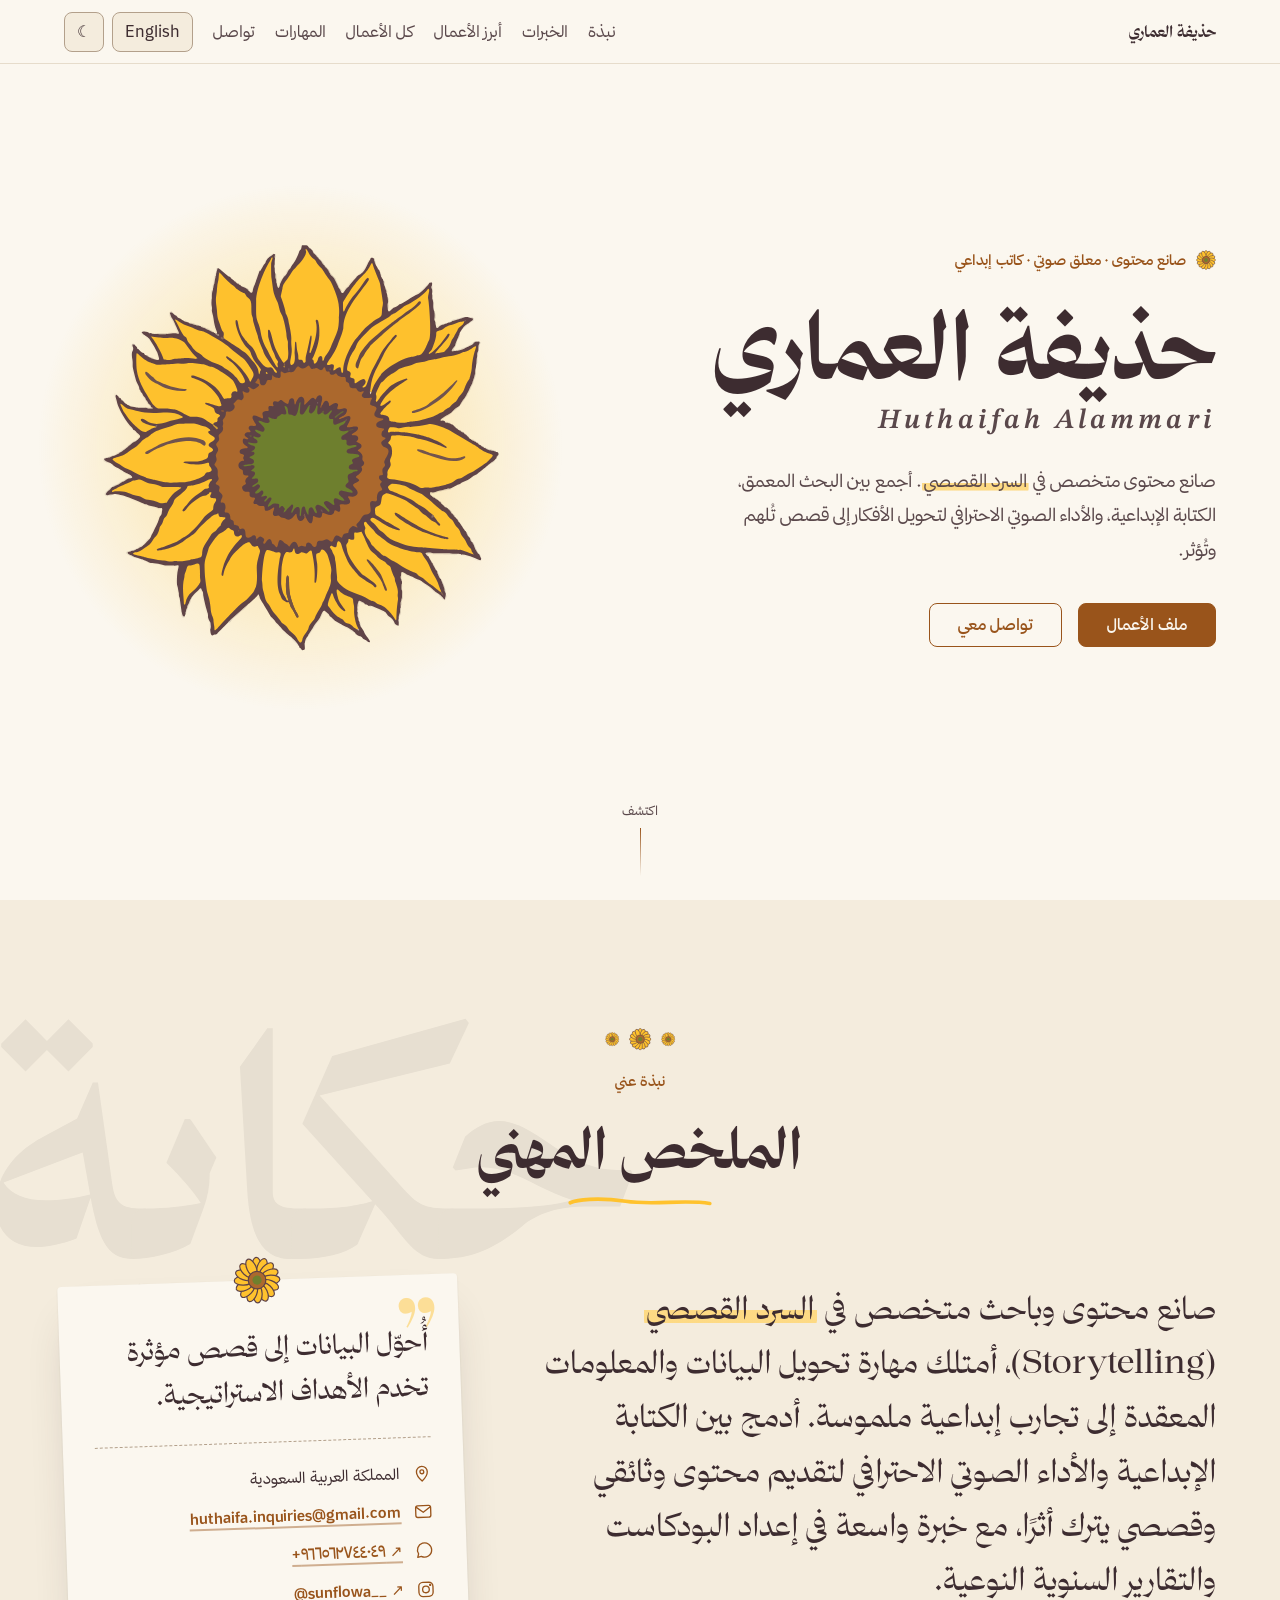
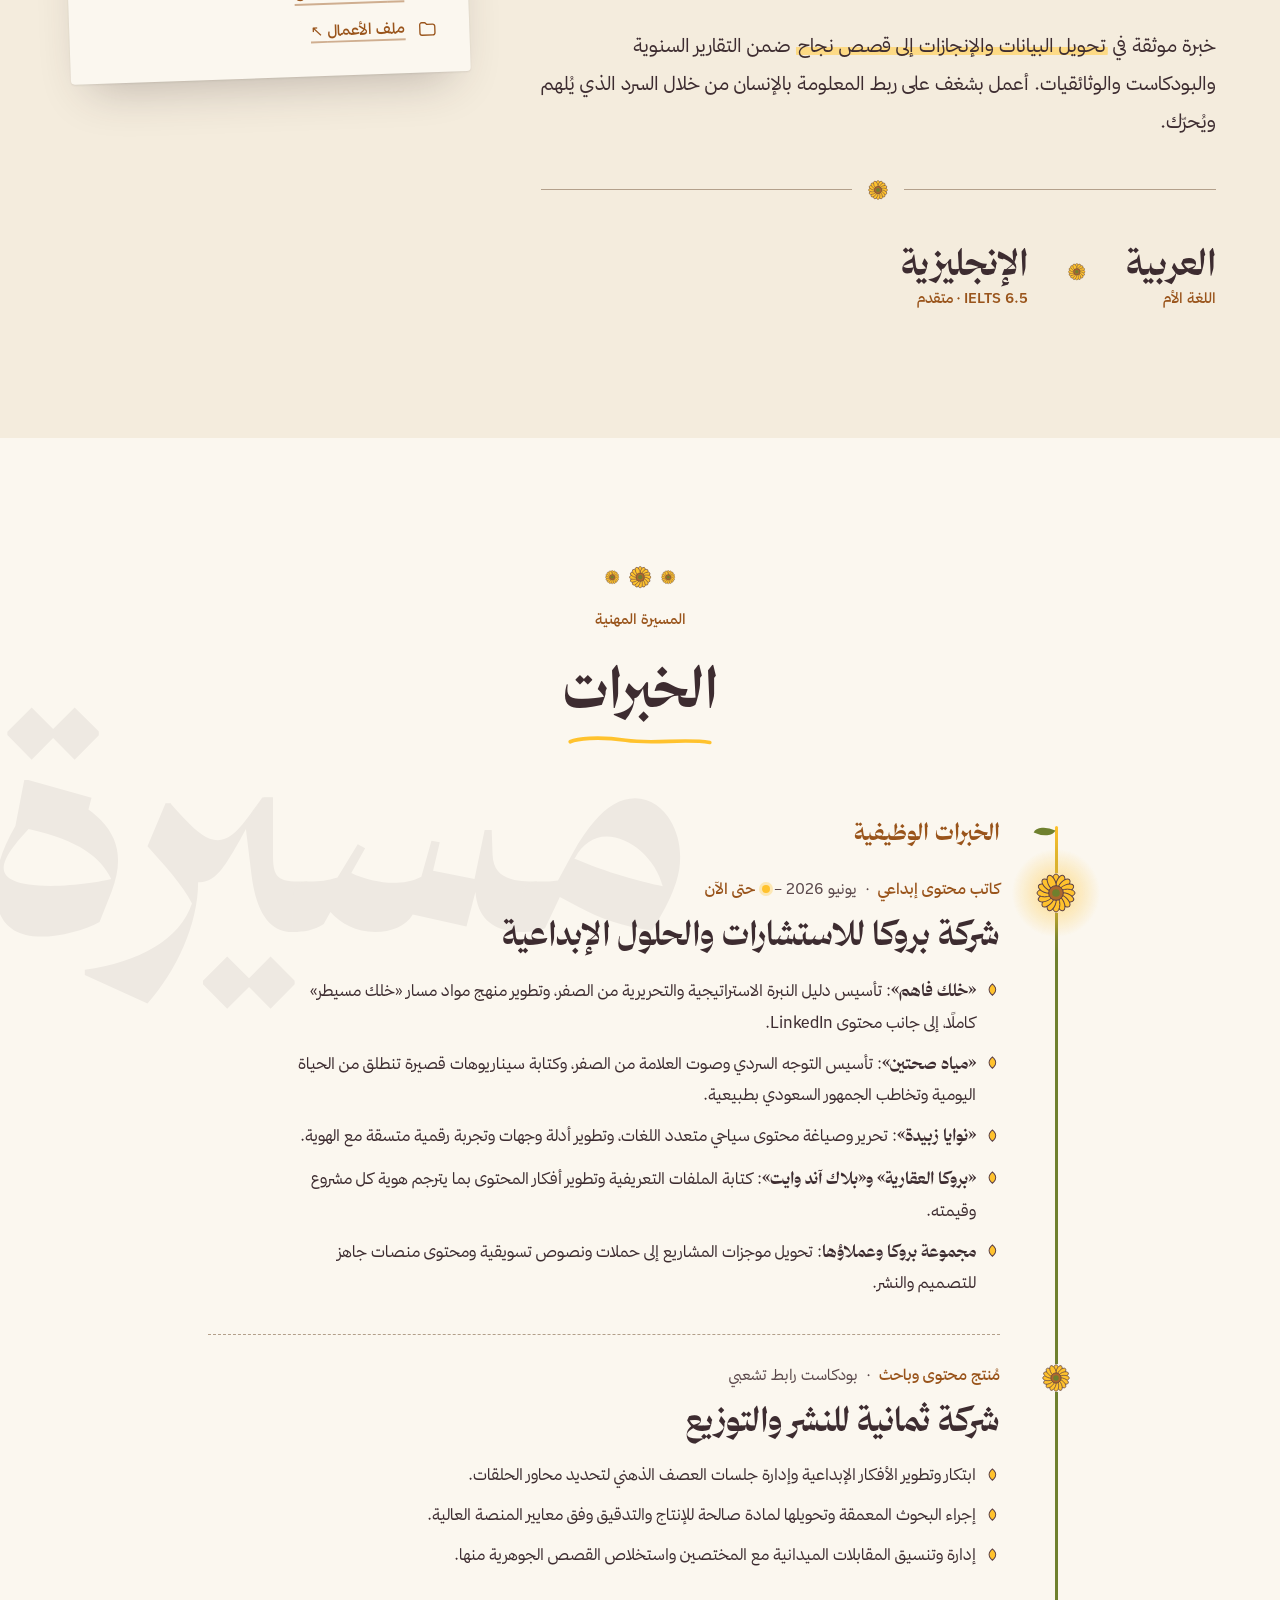
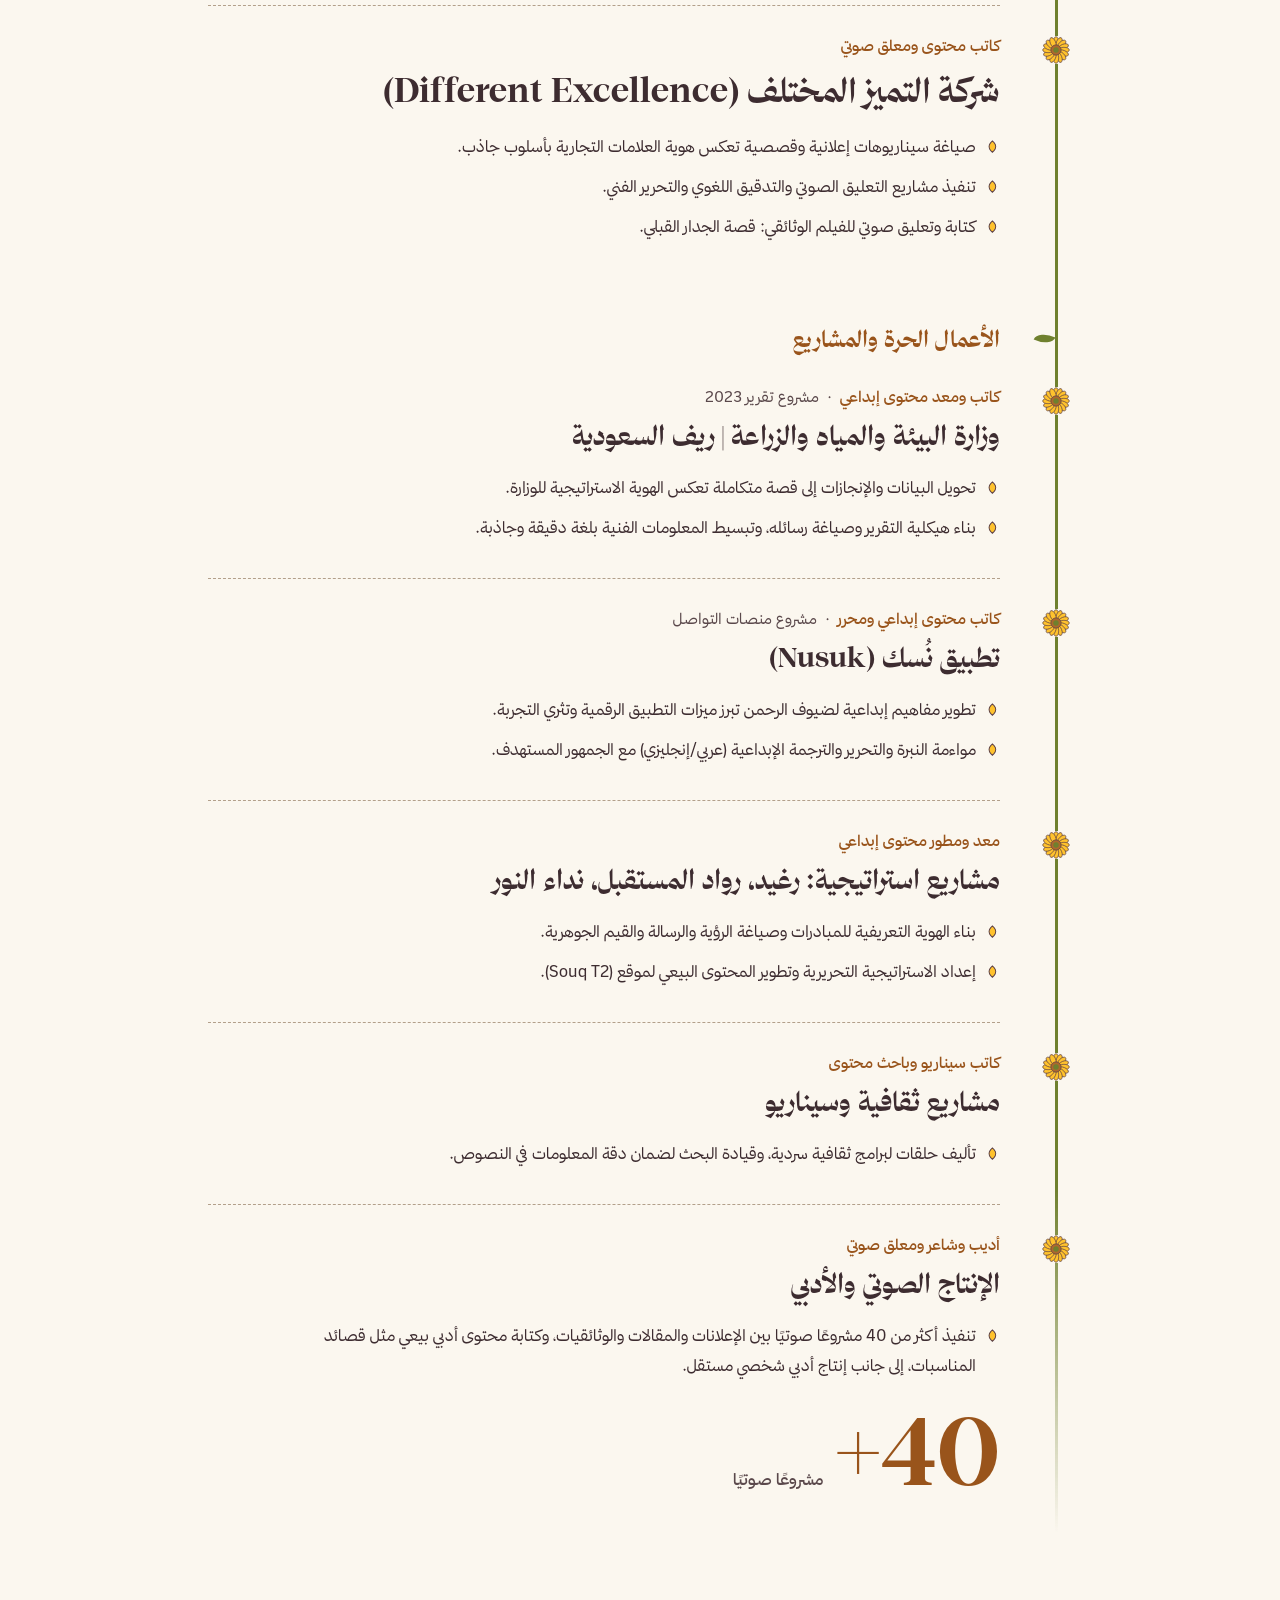
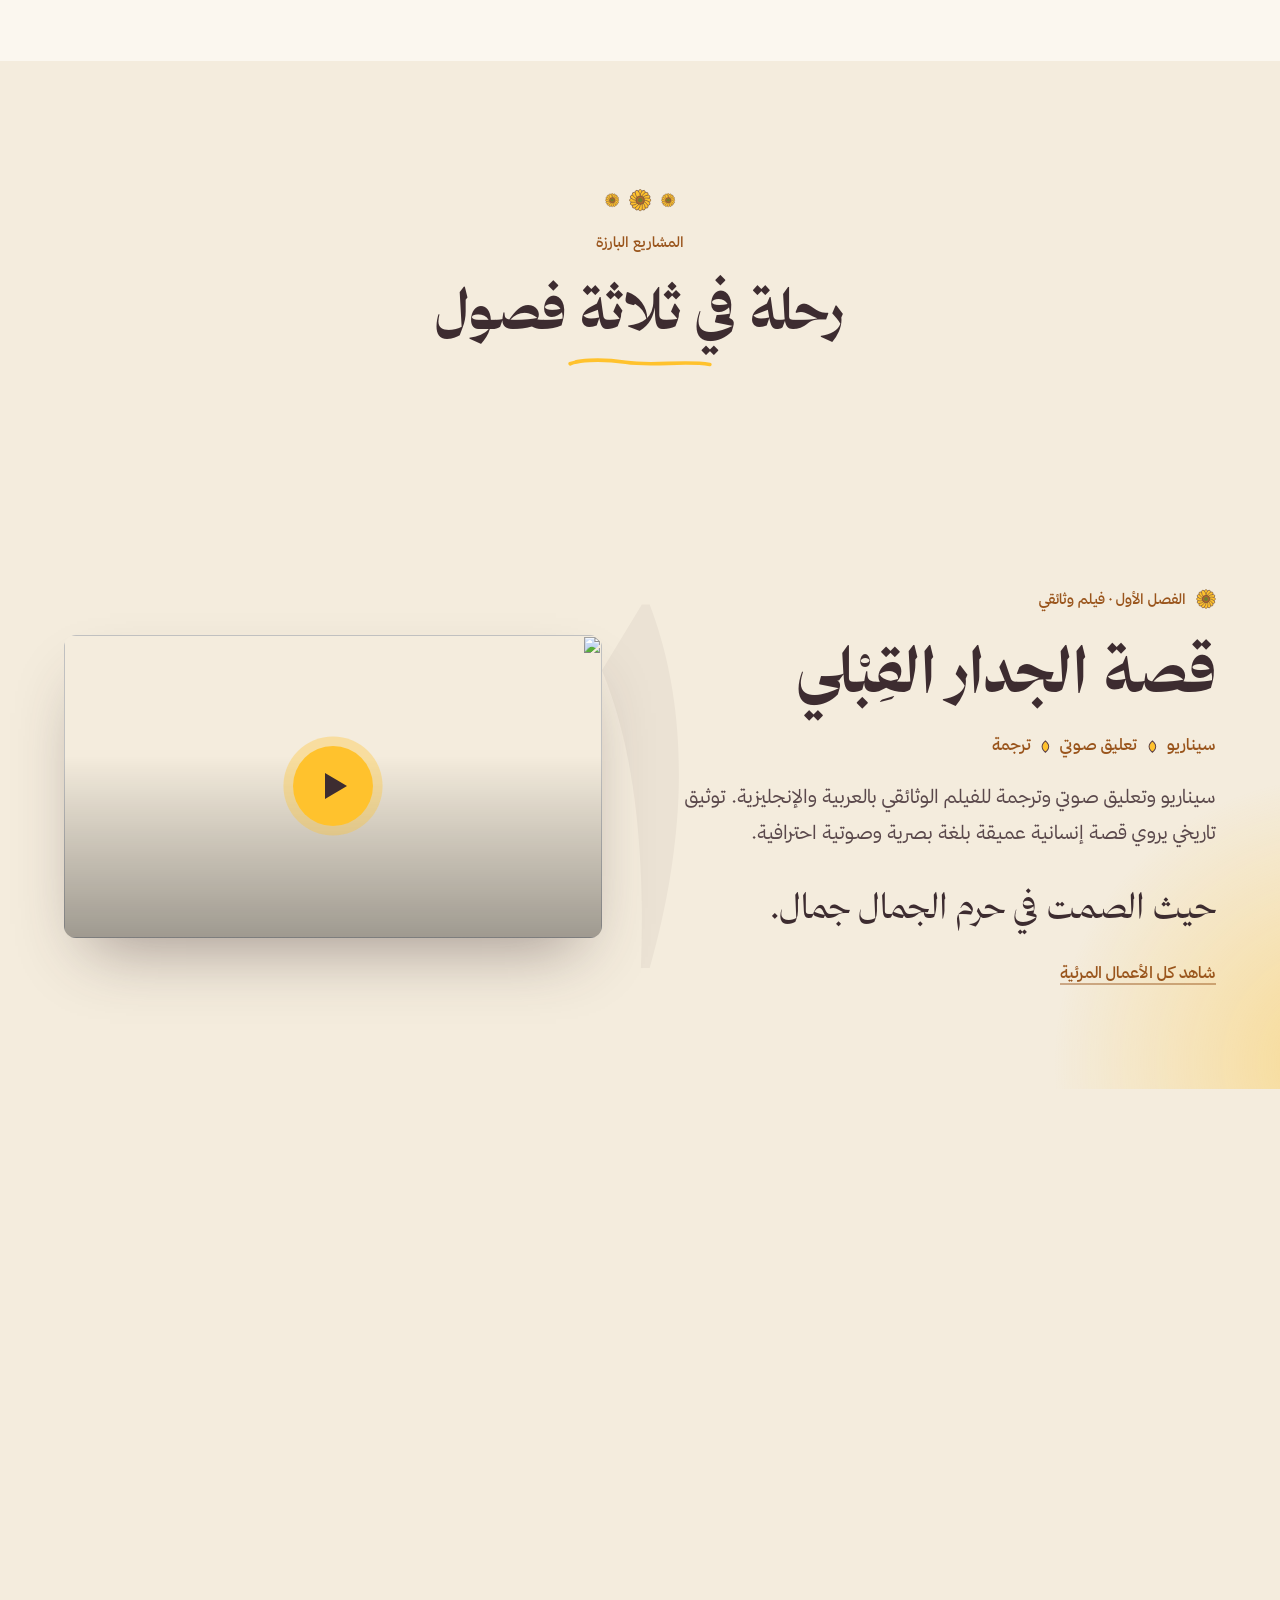
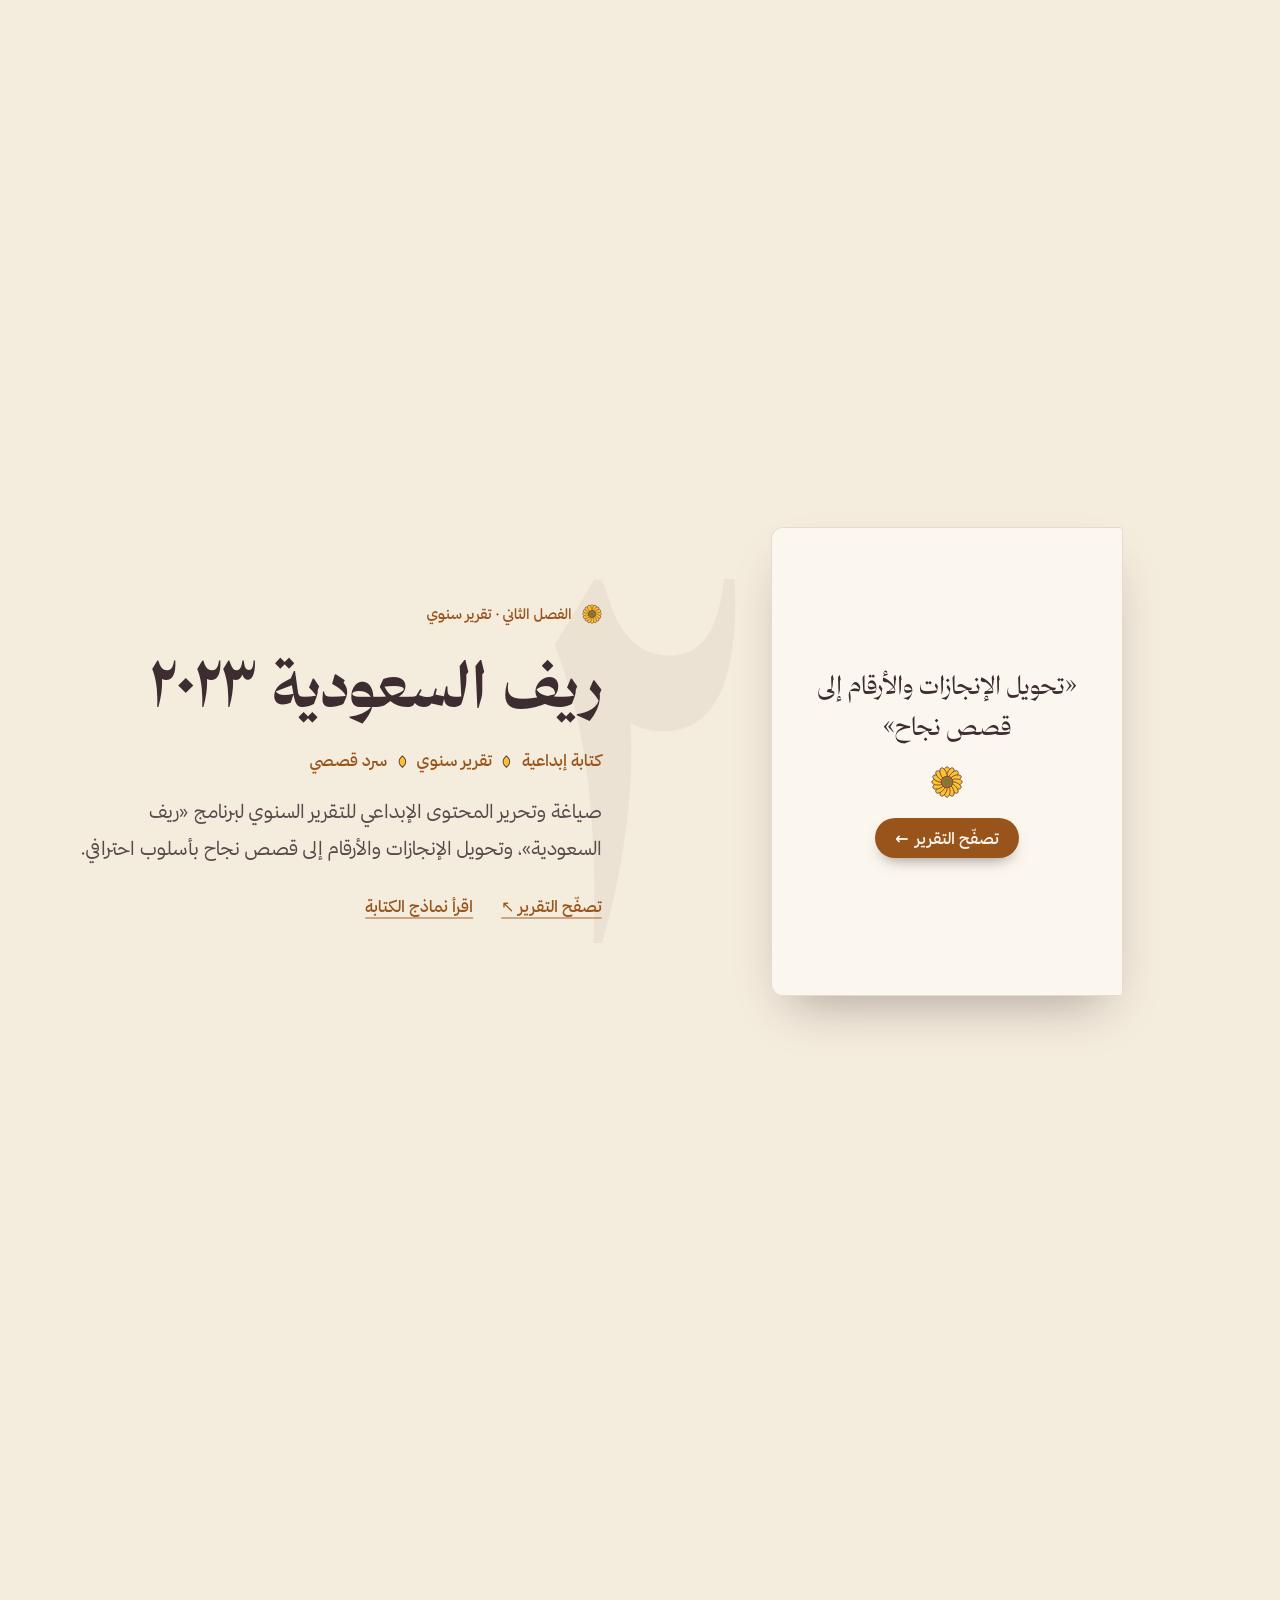
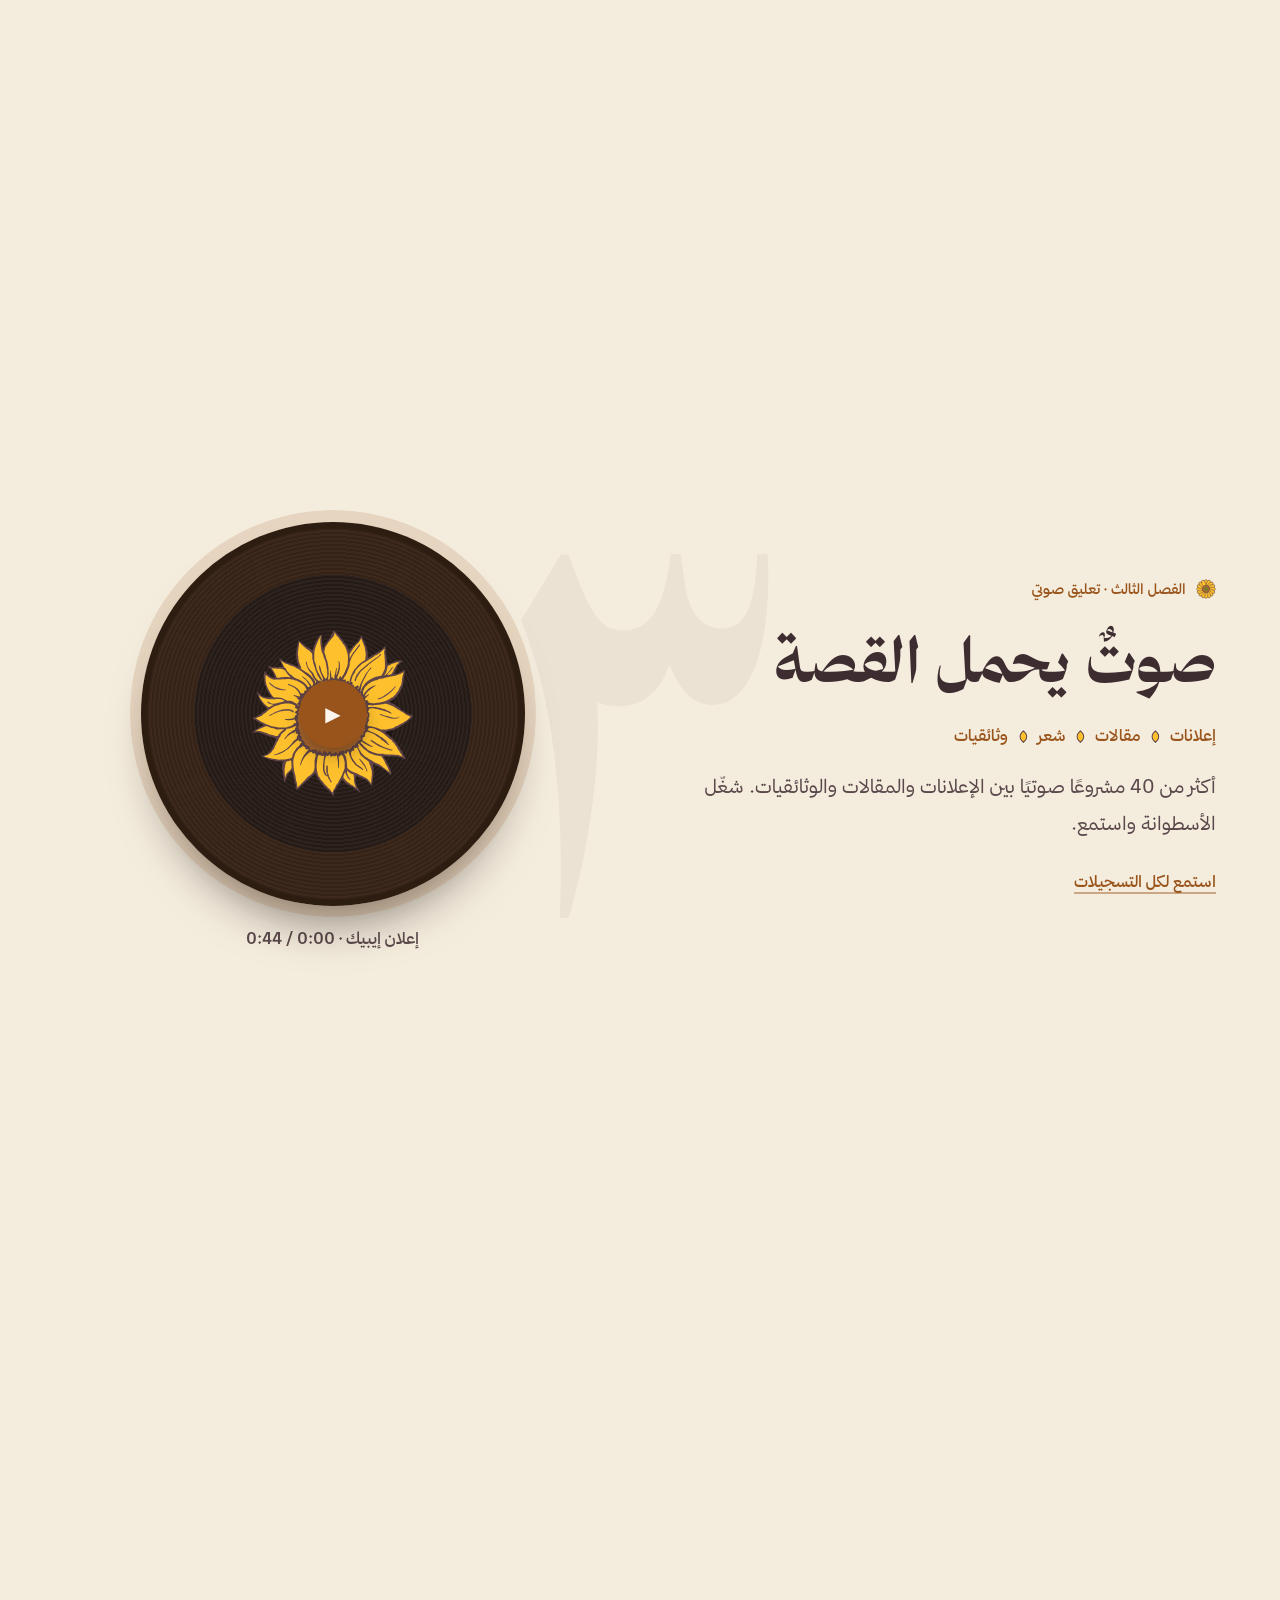
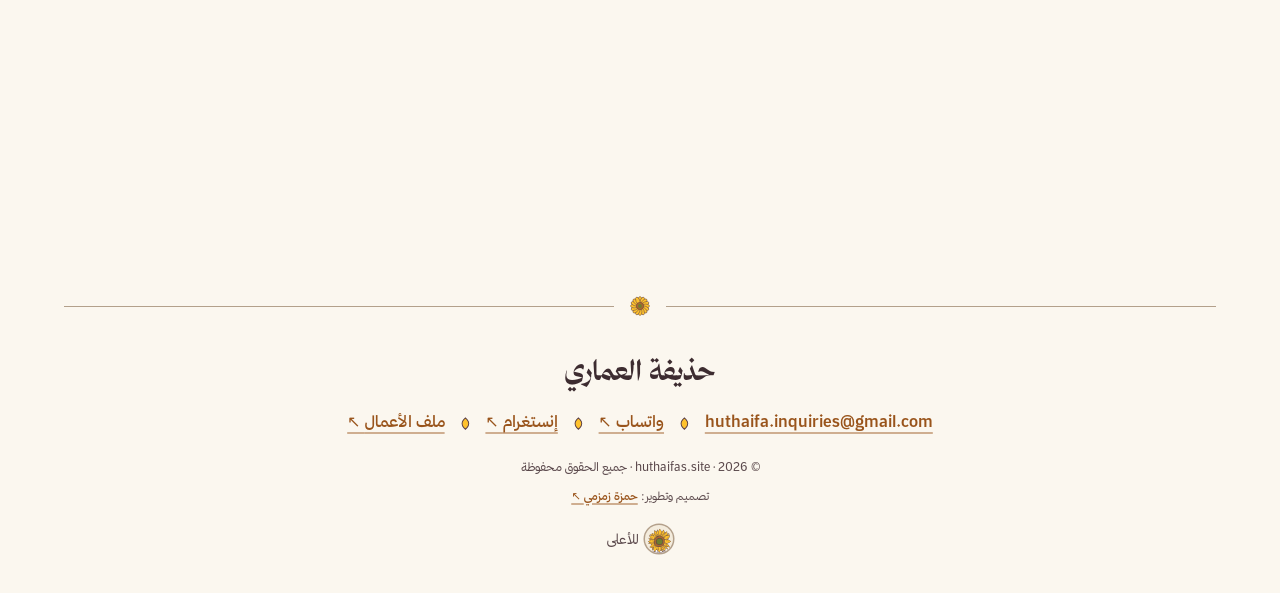
==== commit 08f4c78c: "Contact details, Instagram, in-book report link, rail numbers, performance - New email (huthaifa.inq" ====
--- a/index.html
+++ b/index.html
@@ -31,6 +31,10 @@
   <script>
     (() => {
       document.documentElement.classList.add('js');
+      // Lite mode: weak connection or low-end device → drop the purely decorative effects
+      const c = navigator.connection || {};
+      if (c.saveData || /2g|3g/.test(c.effectiveType || '') || navigator.hardwareConcurrency <= 2 || navigator.deviceMemory <= 4)
+        document.documentElement.classList.add('lite');
       let theme;
       try { theme = JSON.parse(localStorage.getItem('theme')) } catch {}
       theme = theme || (matchMedia('(prefers-color-scheme: dark)').matches ? 'dark' : 'light');
@@ -41,15 +45,18 @@
 
   <link rel="preconnect" href="https://fonts.googleapis.com">
   <link rel="preconnect" href="https://fonts.gstatic.com" crossorigin>
-  <link rel="stylesheet" href="https://fonts.googleapis.com/css2?family=Amiri:wght@400;700&family=STIX+Two+Text:ital,wght@0,400;0,600;0,700;1,600&display=swap">
-  <link rel="stylesheet" href="assets/fonts.css">
+  <!-- Fonts load without blocking the first paint: text shows in a fallback font, then swaps in -->
+  <link rel="preload" href="assets/fonts.css" as="style">
+  <link rel="stylesheet" href="https://fonts.googleapis.com/css2?family=Amiri:wght@400;700&family=STIX+Two+Text:ital,wght@0,400;0,600;0,700;1,600&display=swap" media="print" onload="this.media='all'">
+  <link rel="stylesheet" href="assets/fonts.css" media="print" onload="this.media='all'">
+  <noscript><link rel="stylesheet" href="https://fonts.googleapis.com/css2?family=Amiri:wght@400;700&family=STIX+Two+Text:ital,wght@0,400;0,600;0,700;1,600&display=swap"><link rel="stylesheet" href="assets/fonts.css"></noscript>
   <link rel="stylesheet" href="style.css">
 
   <script defer src="assets/site.js"></script>
   <!-- Plugins must load before Alpine core -->
-  <script defer src="https://cdn.jsdelivr.net/npm/@alpinejs/persist@3.17.4/dist/cdn.min.js"></script>
-  <script defer src="https://cdn.jsdelivr.net/npm/@alpinejs/intersect@3.17.4/dist/cdn.min.js"></script>
-  <script defer src="https://cdn.jsdelivr.net/npm/alpinejs@3.17.4/dist/cdn.min.js"></script>
+  <script defer src="assets/vendor/alpine-persist.min.js"></script>
+  <script defer src="assets/vendor/alpine-intersect.min.js"></script>
+  <script defer src="assets/vendor/alpine.min.js"></script>
 </head>
 
 <body>
@@ -153,8 +160,9 @@
               <blockquote class="note-quote"><p>أُحوّل البيانات إلى قصص مؤثرة تخدم الأهداف الاستراتيجية.</p></blockquote>
               <ul class="facts" aria-label="معلومات التواصل">
                 <li><svg class="icon" viewBox="0 0 24 24" aria-hidden="true"><path d="M12 21s-6.5-5.6-6.5-11a6.5 6.5 0 0 1 13 0c0 5.4-6.5 11-6.5 11z"/><circle cx="12" cy="10" r="2.3"/></svg><span>المملكة العربية السعودية</span></li>
-                <li><svg class="icon" viewBox="0 0 24 24" aria-hidden="true"><rect x="3" y="5" width="18" height="14" rx="2.5"/><path d="m3.8 6.8 8.2 6.2 8.2-6.2"/></svg><a class="link" href="mailto:hothaifah881@gmail.com" dir="ltr">hothaifah881@gmail.com</a></li>
-                <li><svg class="icon" viewBox="0 0 24 24" aria-hidden="true"><path d="M20.5 11.5a8.5 8.5 0 0 1-12.6 7.4L3.5 20l1.2-4.2a8.5 8.5 0 1 1 15.8-4.3z"/></svg><a class="link" href="https://wa.link/y2zhos" target="_blank" rel="noopener" dir="ltr">+٩٦٦٥٦٣٢٤١٨٤١</a></li>
+                <li><svg class="icon" viewBox="0 0 24 24" aria-hidden="true"><rect x="3" y="5" width="18" height="14" rx="2.5"/><path d="m3.8 6.8 8.2 6.2 8.2-6.2"/></svg><a class="link" href="mailto:huthaifa.inquiries@gmail.com" dir="ltr">huthaifa.inquiries@gmail.com</a></li>
+                <li><svg class="icon" viewBox="0 0 24 24" aria-hidden="true"><path d="M20.5 11.5a8.5 8.5 0 0 1-12.6 7.4L3.5 20l1.2-4.2a8.5 8.5 0 1 1 15.8-4.3z"/></svg><a class="link" href="https://wa.me/966562744049" target="_blank" rel="noopener" dir="ltr">+٩٦٦٥٦٢٧٤٤٠٤٩</a></li>
+                <li><svg class="icon" viewBox="0 0 24 24" aria-hidden="true"><rect x="3.5" y="3.5" width="17" height="17" rx="5"/><circle cx="12" cy="12" r="4"/><circle cx="17.2" cy="6.8" r=".6" fill="currentColor"/></svg><a class="link" href="https://www.instagram.com/sunflowa__/" target="_blank" rel="noopener" dir="ltr">@sunflowa__</a></li>
                 <li><svg class="icon" viewBox="0 0 24 24" aria-hidden="true"><path d="M3 7.5A2.5 2.5 0 0 1 5.5 5h3.8l2.2 2.2h7a2.5 2.5 0 0 1 2.5 2.5v7.8a2.5 2.5 0 0 1-2.5 2.5h-13A2.5 2.5 0 0 1 3 17.5z"/></svg><a class="link" href="https://drive.google.com/drive/folders/1adrf3SVzUqDVwgOwex_jtM6HRGi3OKk7" target="_blank" rel="noopener">ملف الأعمال</a></li>
               </ul>
             </div>
@@ -300,7 +308,7 @@
             <div class="ch-media">
               <a class="screen" href="https://youtu.be/qHcPo9jOXzw" target="_blank" rel="noopener"
                  @click.prevent="$dispatch('open-video', 'qHcPo9jOXzw')" aria-label="تشغيل الفيلم الوثائقي: قصة الجدار القبلي">
-                <img src="https://i.ytimg.com/vi/qHcPo9jOXzw/maxresdefault.jpg" alt="" width="1280" height="720" loading="lazy">
+                <img src="https://i.ytimg.com/vi/qHcPo9jOXzw/maxresdefault.jpg" srcset="https://i.ytimg.com/vi_webp/qHcPo9jOXzw/sddefault.webp 640w, https://i.ytimg.com/vi_webp/qHcPo9jOXzw/maxresdefault.webp 1280w" sizes="(max-width: 56rem) 92vw, 45vw" alt="" width="1280" height="720" loading="lazy">
                 <span class="screen-play" aria-hidden="true"><svg class="screen-icon" viewBox="0 0 24 24" aria-hidden="true"><path d="M8 5.5v13l11-6.5z"/></svg></span>
               </a>
             </div>
@@ -321,14 +329,14 @@
               <p class="ch-links"><a class="link" href="https://online.fliphtml5.com/wmllz/ydli/#p=38" target="_blank" rel="noopener">تصفّح التقرير</a> <a class="ch-next link" href="#read">اقرأ نماذج الكتابة</a></p>
             </div>
             <div class="ch-media">
-              <div class="book" aria-hidden="true">
-                <div class="book-page"><p>«تحويل الإنجازات والأرقام إلى قصص نجاح»</p><svg class="mark" aria-hidden="true"><use href="#sunflower"/></svg></div>
+              <a class="book" href="https://online.fliphtml5.com/wmllz/ydli/#p=38" target="_blank" rel="noopener" aria-label="تصفّح التقرير السنوي: ريف السعودية ٢٠٢٣" x-intersect.once.half="$el.classList.add('is-open')">
+                <div class="book-page"><p>«تحويل الإنجازات والأرقام إلى قصص نجاح»</p><svg class="mark" aria-hidden="true"><use href="#sunflower"/></svg><span class="book-cta">تصفّح التقرير <span aria-hidden="true">←</span></span></div>
                 <div class="book-cover">
                   <span class="book-kicker">التقرير السنوي ٢٠٢٣</span>
                   <span class="book-title">ريف السعودية</span>
                   <svg class="mark book-mark"><use href="#sunflower"/></svg>
                 </div>
-              </div>
+              </a>
             </div>
           </div>
         </div>
@@ -560,7 +568,7 @@
           </div>
         </div>
 
-        <p class="archive"><a class="link" href="https://drive.google.com/drive/folders/1adrf3SVzUqDVwgOwex_jtM6HRGi3OKk7" target="_blank" rel="noopener">الأرشيف الكامل</a></p>
+        <p class="archive"><a class="archive-btn" href="https://drive.google.com/drive/folders/1adrf3SVzUqDVwgOwex_jtM6HRGi3OKk7" target="_blank" rel="noopener"><svg class="mark" aria-hidden="true"><use href="#sunflower"/></svg>الأرشيف الكامل<span class="archive-arrow" aria-hidden="true">←</span></a></p>
       </div>
     </section>
 
@@ -628,36 +636,44 @@
         </header>
 
         <div class="cta-list reveal" style="--d: 1" x-intersect.once="$el.classList.add('is-in')">
-          <a class="cta" href="https://wa.me/966563241841?text=%D9%85%D8%B1%D8%AD%D8%A8%D9%8B%D8%A7%20%D8%AD%D8%B0%D9%8A%D9%81%D8%A9%D8%8C%20%D8%B9%D9%86%D8%AF%D9%8A%20%D9%85%D8%B4%D8%B1%D9%88%D8%B9%20%D9%88%D8%A3%D8%AD%D8%A8%20%D8%A3%D8%AA%D9%83%D9%84%D9%85%20%D9%85%D8%B9%D9%83%20%D8%B9%D9%86%D9%87." target="_blank" rel="noopener">
+          <a class="cta" href="https://wa.me/966562744049?text=%D9%85%D8%B1%D8%AD%D8%A8%D9%8B%D8%A7%20%D8%AD%D8%B0%D9%8A%D9%81%D8%A9%D8%8C%20%D8%B9%D9%86%D8%AF%D9%8A%20%D9%85%D8%B4%D8%B1%D9%88%D8%B9%20%D9%88%D8%A3%D8%AD%D8%A8%20%D8%A3%D8%AA%D9%83%D9%84%D9%85%20%D9%85%D8%B9%D9%83%20%D8%B9%D9%86%D9%87." target="_blank" rel="noopener">
             <svg class="mark cta-mark" aria-hidden="true"><use href="#sunflower"/></svg>
             <span class="cta-label">واتساب</span>
             <span class="cta-detail">محادثة مباشرة</span>
             <span class="cta-arrow" aria-hidden="true">←</span>
           </a>
           <div class="cta-row" x-data="{ copied: false }">
-            <a class="cta" href="mailto:hothaifah881@gmail.com?subject=%D9%85%D8%B4%D8%B1%D9%88%D8%B9%20%D8%AC%D8%AF%D9%8A%D8%AF">
+            <a class="cta" href="mailto:huthaifa.inquiries@gmail.com?subject=%D9%85%D8%B4%D8%B1%D9%88%D8%B9%20%D8%AC%D8%AF%D9%8A%D8%AF">
               <svg class="mark cta-mark" aria-hidden="true"><use href="#sunflower"/></svg>
               <span class="cta-label">البريد الإلكتروني</span>
-              <span class="cta-detail" dir="ltr">hothaifah881@gmail.com</span>
+              <span class="cta-detail" dir="ltr">huthaifa.inquiries@gmail.com</span>
               <span class="cta-arrow" aria-hidden="true">←</span>
             </a>
             <button type="button" class="btn copy-btn" x-cloak
-                    @click="navigator.clipboard.writeText('hothaifah881@gmail.com').then(() => { copied = true; setTimeout(() => copied = false, 2000) })"
+                    @click="navigator.clipboard.writeText('huthaifa.inquiries@gmail.com').then(() => { copied = true; setTimeout(() => copied = false, 2000) })"
                     x-text="copied ? 'تم النسخ ✓' : 'نسخ البريد'">نسخ البريد</button>
             <span class="sr-only" role="status" x-text="copied ? 'تم نسخ البريد الإلكتروني' : ''"></span>
           </div>
+          <a class="cta" href="https://www.instagram.com/sunflowa__/" target="_blank" rel="noopener">
+            <svg class="mark cta-mark" aria-hidden="true"><use href="#sunflower"/></svg>
+            <span class="cta-label">إنستغرام</span>
+            <span class="cta-detail" dir="ltr">@sunflowa__</span>
+            <span class="cta-arrow" aria-hidden="true">←</span>
+          </a>
         </div>
       </div>
 
       <!-- Huthaifah (sunflower-headed avatar) leans in from the edge to say hi -->
-      <div class="peek" aria-hidden="true">
+      <a class="peek" href="https://wa.me/966562744049" target="_blank" rel="noopener" tabindex="-1" aria-hidden="true">
         <img src="assets/avatar.svg" alt="" width="1516" height="4452" loading="lazy">
-      </div>
-      <p class="peek-bubble" aria-hidden="true">تعال نسولف!</p>
-
-      <div class="sunrise" aria-hidden="true">
+      </a>
+      <a class="peek-bubble" href="https://wa.me/966562744049" target="_blank" rel="noopener" aria-label="تواصل عبر واتساب">تعال نسولف!<svg class="icon" viewBox="0 0 24 24" aria-hidden="true"><path d="M20.5 11.5a8.5 8.5 0 0 1-12.6 7.4L3.5 20l1.2-4.2a8.5 8.5 0 1 1 15.8-4.3z"/></svg></a>
+
+      <!-- The big sunflower is his Instagram, @sunflowa__ -->
+      <a class="sunrise" href="https://www.instagram.com/sunflowa__/" target="_blank" rel="noopener" aria-label="إنستغرام: @sunflowa__">
         <img src="assets/sunflower.svg" alt="" width="620" height="620" loading="lazy">
-      </div>
+        <span class="sunrise-tag" dir="ltr"><svg class="icon" viewBox="0 0 24 24" aria-hidden="true"><rect x="3.5" y="3.5" width="17" height="17" rx="5"/><circle cx="12" cy="12" r="4"/><circle cx="17.2" cy="6.8" r=".6" fill="currentColor"/></svg>@sunflowa__</span>
+      </a>
     </section>
   </main>
 
@@ -666,8 +682,9 @@
       <div class="divider" aria-hidden="true"><svg class="mark" aria-hidden="true"><use href="#sunflower"/></svg></div>
       <a class="footer-name" href="#hero">حذيفة العماري</a>
       <ul class="footer-links" aria-label="روابط التواصل">
-        <li><a class="link" href="mailto:hothaifah881@gmail.com" dir="ltr">hothaifah881@gmail.com</a></li>
-        <li><a class="link" href="https://wa.link/y2zhos" target="_blank" rel="noopener">واتساب</a></li>
+        <li><a class="link" href="mailto:huthaifa.inquiries@gmail.com" dir="ltr">huthaifa.inquiries@gmail.com</a></li>
+        <li><a class="link" href="https://wa.me/966562744049" target="_blank" rel="noopener">واتساب</a></li>
+        <li><a class="link" href="https://www.instagram.com/sunflowa__/" target="_blank" rel="noopener">إنستغرام</a></li>
         <li><a class="link" href="https://drive.google.com/drive/folders/1adrf3SVzUqDVwgOwex_jtM6HRGi3OKk7" target="_blank" rel="noopener">ملف الأعمال</a></li>
       </ul>
       <p class="footer-copy"><small>© <span x-text="new Date().getFullYear()">2026</span> · huthaifas.site · جميع الحقوق محفوظة</small></p>
--- a/style.css
+++ b/style.css
@@ -665,6 +665,27 @@
   isolation: isolate;
   pointer-events: none;
 }
+a.sunrise { color: var(--fg); text-decoration: none; }
+.sunrise img { pointer-events: auto; clip-path: circle(48%); cursor: pointer; }
+.sunrise-tag {
+  position: absolute;
+  inset-block-start: -3.25rem;
+  left: 50%;
+  translate: -50% 0;
+  display: inline-flex;
+  align-items: center;
+  gap: .4rem;
+  padding: .35rem .9rem;
+  border: 2px solid var(--ink-line);
+  border-radius: 999px;
+  background: var(--bg);
+  font-weight: 600;
+  white-space: nowrap;
+  pointer-events: auto;
+  box-shadow: 0 .5rem 1rem -.5rem rgb(61 44 48 / .3);
+  transition: scale .3s cubic-bezier(.34, 1.56, .64, 1);
+}
+.sunrise:is(:hover, :focus-visible) .sunrise-tag { scale: 1.1; }
 .sunrise::before {
   content: "";
   position: absolute;
@@ -824,6 +845,8 @@
   left: calc(var(--peek-h) / -5.88);      /* centre the figure on the anchor (width = height / 2.94) */
   inline-size: calc(var(--peek-h) / 2.94);
   max-inline-size: none;
+  pointer-events: auto;                   /* the anchor itself is zero-size; the figure is the click target */
+  cursor: pointer;
   rotate: var(--lean);
   transform-origin: 50% 100%;
   transition: rotate 1.1s cubic-bezier(.34, 1.3, .64, 1) .2s;
@@ -851,11 +874,19 @@
   font-weight: 700;
   white-space: nowrap;
   box-shadow: 0 .5rem 1rem -.5rem rgb(61 44 48 / .3);
+  display: inline-flex;
+  align-items: center;
+  gap: .4rem;
   transform-origin: 100% 100%;
   transition: scale .5s cubic-bezier(.34, 1.56, .64, 1) 1.1s, opacity .3s ease 1.1s;
 }
 [dir="rtl"] .peek-bubble { border-radius: 1.1rem 1.1rem 1.1rem .25rem; transform-origin: 0 100%; }
 .alpine .contact:not(.is-in) .peek-bubble { scale: 0; opacity: 0; transition-delay: 0s; }
+a.peek-bubble { color: var(--fg); text-decoration: none; }
+.peek-bubble .icon { stroke: #25a244; }
+/* Hovering him or his bubble: the bubble pops */
+.contact.is-in :is(.peek-bubble:hover, .peek-bubble:focus-visible),
+.contact.is-in:has(.peek img:hover) .peek-bubble { scale: 1.1; transition-delay: 0s; }
 
 @media (max-width: 40rem) {
   .contact { --peek-h: 17rem; }
@@ -909,9 +940,24 @@
   .rail.is-on { opacity: 1; visibility: visible; }
   .rail ol { position: relative; display: grid; gap: 2.5rem; margin: 0; padding: 0; list-style: none; }
   .rail ol::before { content: ""; position: absolute; inset-block: .5rem; inset-inline-start: calc(1.1rem - 1px); inline-size: 2px; background: var(--stem); border-radius: 2px; }
-  .rail a { position: relative; display: grid; justify-items: center; gap: .15rem; inline-size: 2.2rem; color: var(--muted); font-size: .75rem; font-weight: 700; text-decoration: none; }
-  .rail-bud { display: block; inline-size: 2.2rem; block-size: 2.2rem; border-radius: 50%; background: var(--section-bg, var(--surface)); }
-  .rail-bud .mark { inline-size: 100%; block-size: 100%; scale: .35; filter: grayscale(1); transition: scale .6s cubic-bezier(.34, 1.56, .64, 1), filter .4s, rotate .6s; }
+  .rail a { position: relative; display: block; inline-size: 2.2rem; color: var(--muted); text-decoration: none; }
+  /* The number sits inside its bud (the bud's fill hides the stem behind it); it gives way when the bud blooms */
+  .rail-num {
+    position: absolute;
+    inset: 0;
+    display: grid;
+    place-items: center;
+    border-radius: 50%;
+    box-shadow: inset 0 0 0 1.5px color-mix(in srgb, var(--stem) 60%, transparent);
+    font-family: var(--font-display);
+    font-size: .95rem;
+    font-weight: 700;
+    line-height: 1;
+    transition: opacity .3s, scale .4s;
+  }
+  .rail a.is-active .rail-num { opacity: 0; scale: .5; }
+  .rail-bud { display: block; position: relative; inline-size: 2.2rem; block-size: 2.2rem; border-radius: 50%; background: var(--section-bg, var(--surface)); }
+  .rail-bud .mark { display: block; inline-size: 100%; block-size: 100%; scale: 0; filter: grayscale(1); transition: scale .6s cubic-bezier(.34, 1.56, .64, 1), filter .4s, rotate .6s; }
   .rail a.is-active { color: var(--accent); }
   .rail a.is-active .mark { scale: 1; filter: none; rotate: 1turn; }
 }
@@ -981,6 +1027,7 @@
   margin-inline: auto;
   perspective: 1800px;
 }
+a.book { display: block; color: var(--fg); text-decoration: none; }
 [dir="rtl"] .book { --open: 28deg; }
 .book-page, .book-cover { position: absolute; inset: 0; border-radius: .25rem .75rem .75rem .25rem; }
 [dir="rtl"] :is(.book-page, .book-cover) { border-radius: .75rem .25rem .25rem .75rem; }
@@ -999,6 +1046,22 @@
   text-align: center;
 }
 .book-page .mark { inline-size: 2rem; block-size: 2rem; }
+.book-cta {
+  display: inline-flex;
+  align-items: center;
+  gap: .5rem;
+  padding: .55rem 1.25rem;
+  border-radius: 999px;
+  background: var(--accent);
+  color: var(--bg);
+  font-family: var(--font-body);
+  font-size: 1rem;
+  font-weight: 600;
+  line-height: 1.4;
+  box-shadow: 0 .5rem 1rem -.5rem rgb(61 44 48 / .6);
+  transition: translate .25s, box-shadow .25s;
+}
+.book:hover .book-cta, .book:focus-visible .book-cta { translate: 0 -3px; box-shadow: 0 .75rem 1.25rem -.5rem rgb(61 44 48 / .6); }
 .book-cover {
   display: grid;
   align-content: end;
@@ -1010,7 +1073,10 @@
   transform-origin: left center;
   rotate: y var(--open);
   backface-visibility: hidden;
-}
+  transition: rotate 1.6s cubic-bezier(.65, 0, .35, 1) .3s;
+}
+/* Without scroll-driven animations, the cover opens once the book is in view */
+.book.is-open .book-cover { rotate: y calc(var(--open) * 5.5); }
 [dir="rtl"] .book-cover { transform-origin: right center; box-shadow: 0 1.5rem 3rem -1rem rgb(40 30 20 / .5), inset -.6rem 0 0 rgb(0 0 0 / .12); }
 .book-kicker { font-size: .85rem; font-weight: 600; opacity: .85; }
 .book-title { font-family: var(--font-display); font-size: clamp(2rem, 1.5rem + 2vw, 2.75rem); font-weight: 700; line-height: 1.1; }
@@ -1222,7 +1288,30 @@
   .bayt { grid-template-columns: 1fr; gap: .1rem; text-align: start; }
   .bayt span:last-child { text-align: end; }
 }
-.archive { margin-block-start: 1.5rem; text-align: center; }
+.archive { margin: clamp(2rem, 5vw, 3rem) auto 0; text-align: center; }
+a.archive-btn {
+  display: inline-flex;
+  align-items: center;
+  gap: .75rem;
+  padding: .9rem 2.25rem;
+  border-radius: 999px;
+  background: var(--accent);
+  color: var(--bg);
+  font-family: var(--font-display);
+  font-size: clamp(1.2rem, 1rem + .7vw, 1.5rem);
+  font-weight: 700;
+  text-decoration: none;
+  box-shadow: 0 .75rem 1.5rem -.75rem rgb(61 44 48 / .55);
+  transition: translate .25s, box-shadow .25s;
+}
+.archive-btn .mark { inline-size: 1.6rem; block-size: 1.6rem; transition: rotate .9s cubic-bezier(.34, 1.56, .64, 1); }
+.archive-arrow { transition: translate .3s ease; }
+@media (hover: hover) {
+  a.archive-btn:hover { translate: 0 -3px; box-shadow: 0 1rem 1.75rem -.75rem rgb(61 44 48 / .6); }
+  .archive-btn:hover .mark { rotate: 1turn; }
+  .archive-btn:hover .archive-arrow { translate: .4rem 0; }
+  [dir="rtl"] .archive-btn:hover .archive-arrow { translate: -.4rem 0; }
+}
 
 /* Lightbox */
 .lightbox { inline-size: min(92vw, 72rem); margin: auto; /* the global reset removes the dialog's centring margin */ padding: 0; border: 0; background: transparent; overflow: visible; }
@@ -1330,3 +1419,17 @@
    give big Arabic headings enough line height so they don't collide with the line above */
 :is(.ch-title, .job-org, .door-label, .sheet-title, .sec-head h2):lang(ar) { line-height: 1.5; }
 .contact .sec-head h2:lang(ar) { line-height: 1.45; }
+
+/* =================== Performance =================== */
+/* Below-the-fold sections skip rendering until they're near the screen (they already clip their overflow) */
+:is(.library, .skills, .contact) { content-visibility: auto; contain-intrinsic-size: auto 900px; }
+
+/* Lite mode (weak connection or low-end device, flagged in <head>): decorations stand still,
+   blurs and shadows-by-filter go, the paper grain goes. Interactive motion (book, rail, record) stays. */
+:root.lite { --grain: none; }
+.lite .header { background: var(--bg); -webkit-backdrop-filter: none; backdrop-filter: none; }
+.lite .hero-flower { animation: rise 1.2s ease .3s both; }
+.lite :is(.sunrise img, .seedhead, .scroll-hint span),
+.lite .contact.is-in .peek img { animation: none; }
+.lite :is(.hero-art, .sunrise, .now, .is-current .bud)::before { animation: none; filter: none; }
+.lite :is(.sun, .note-pin, .seedhead-petals, .peek img) { filter: none; }
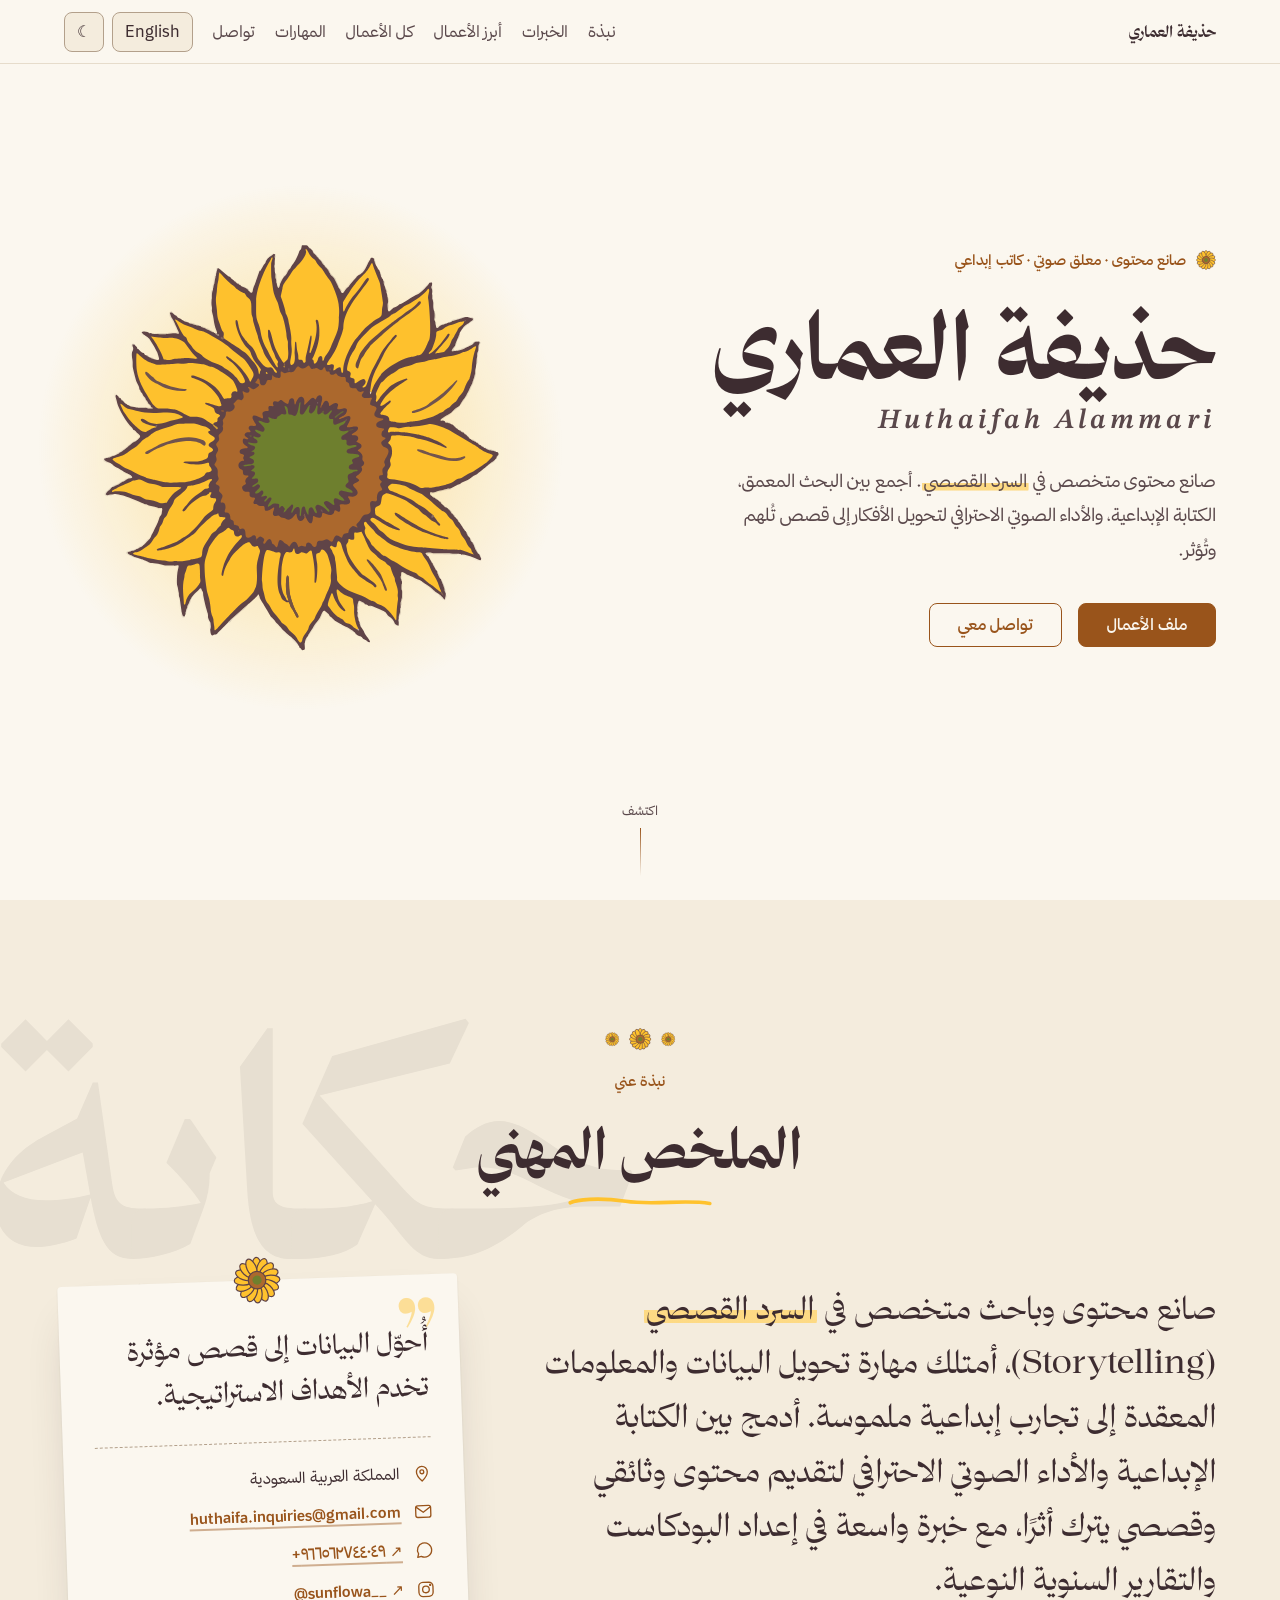
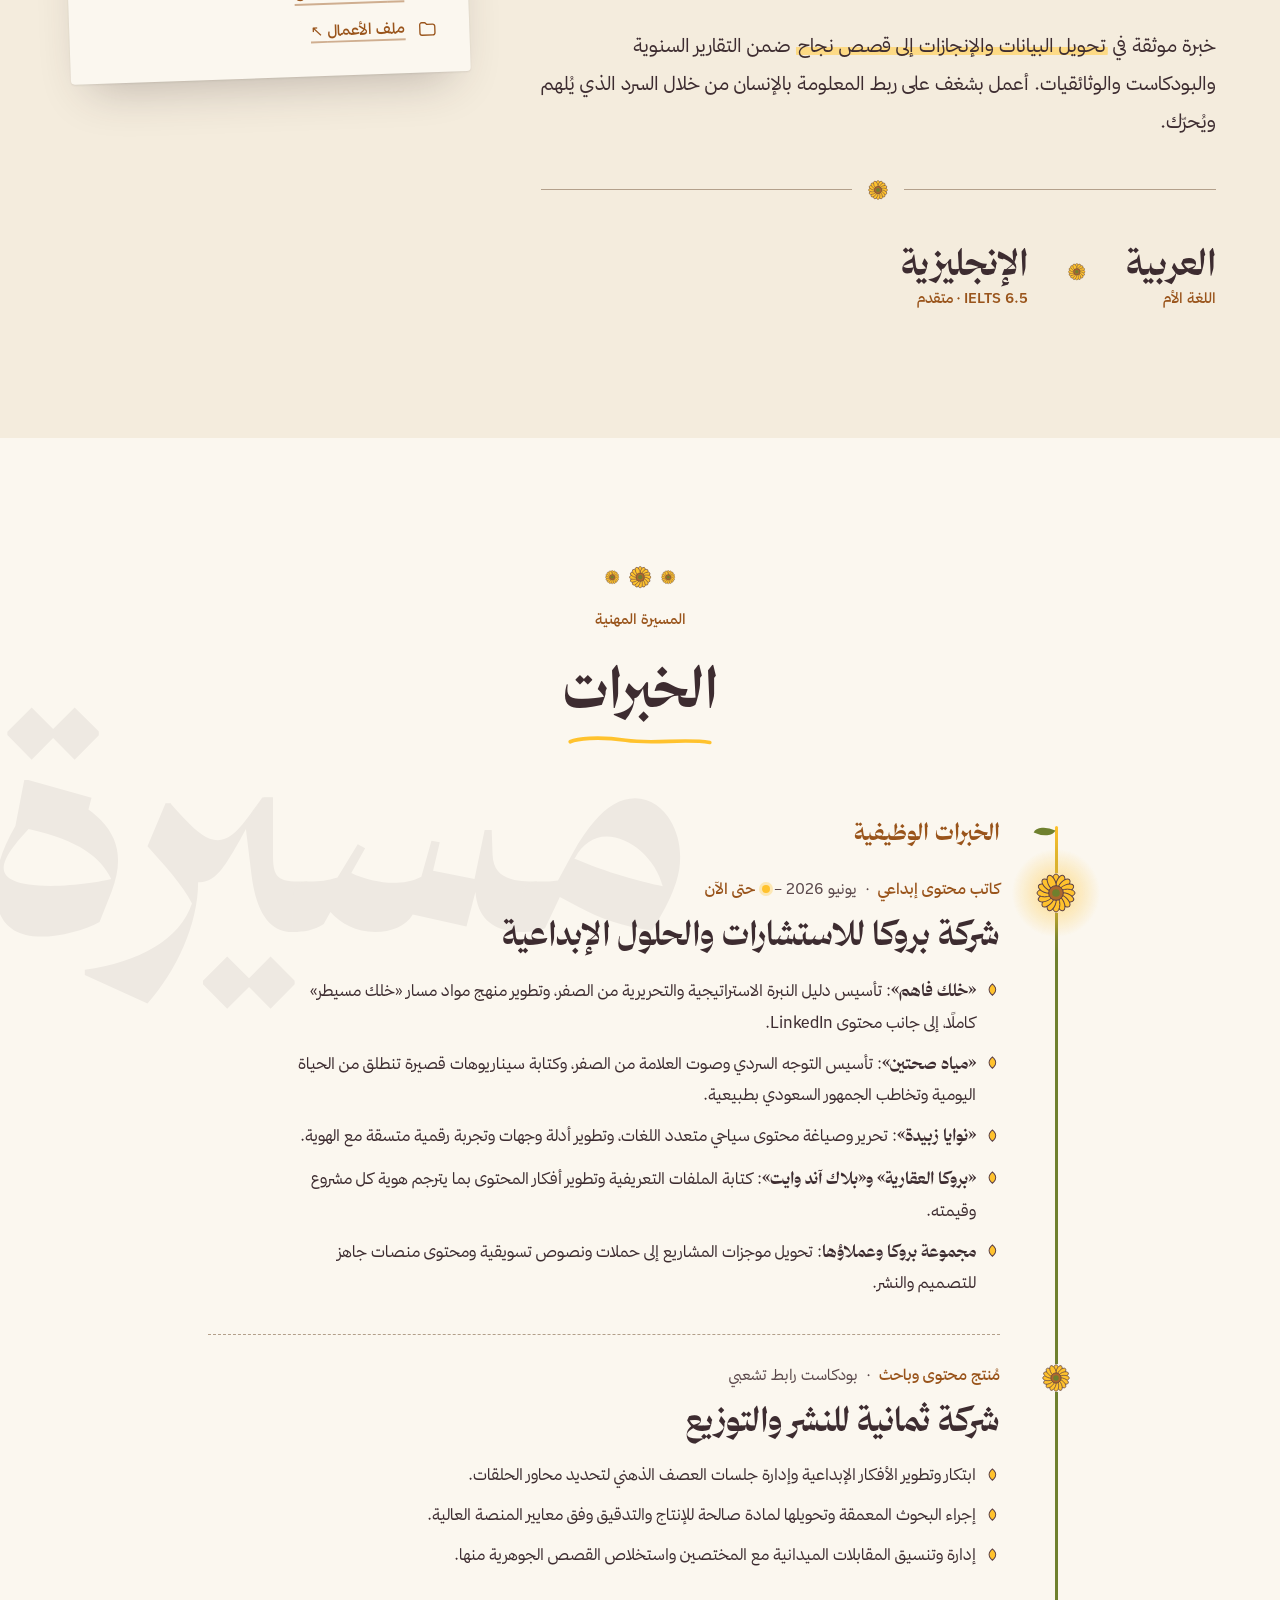
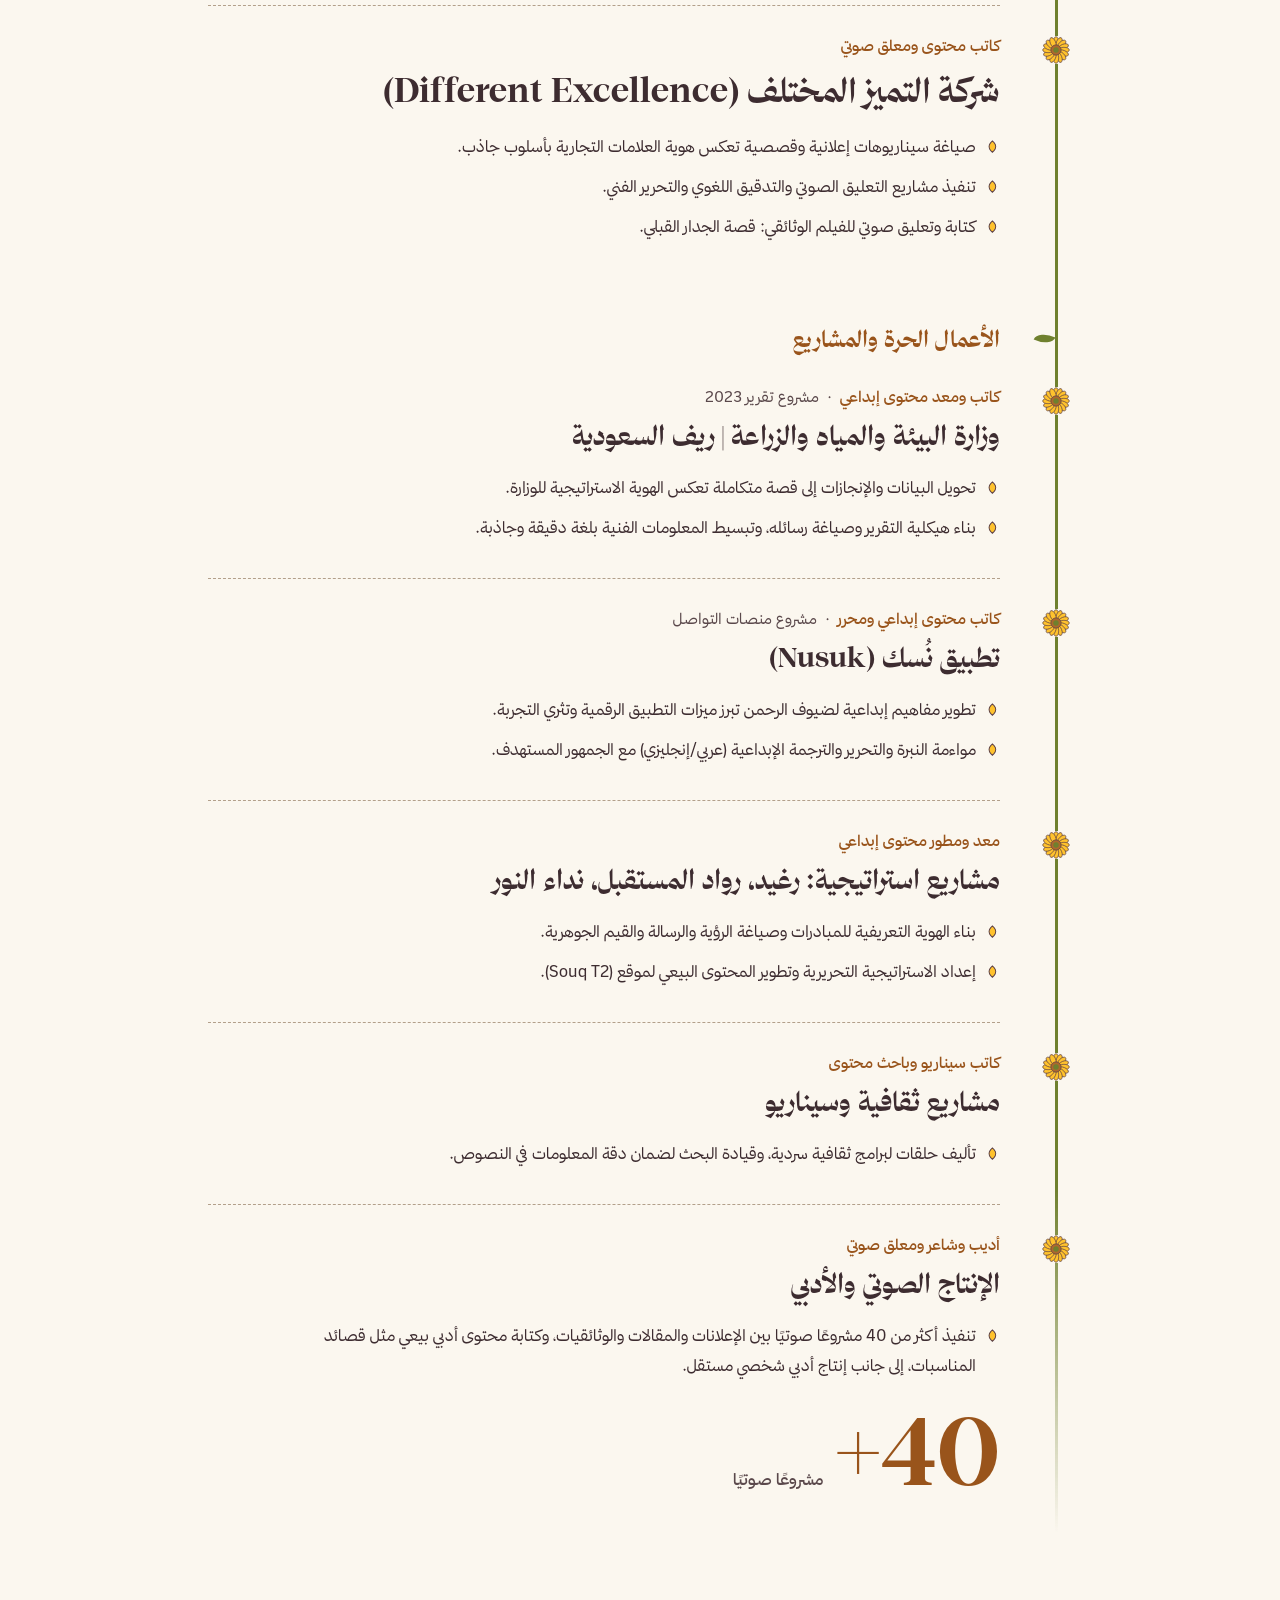
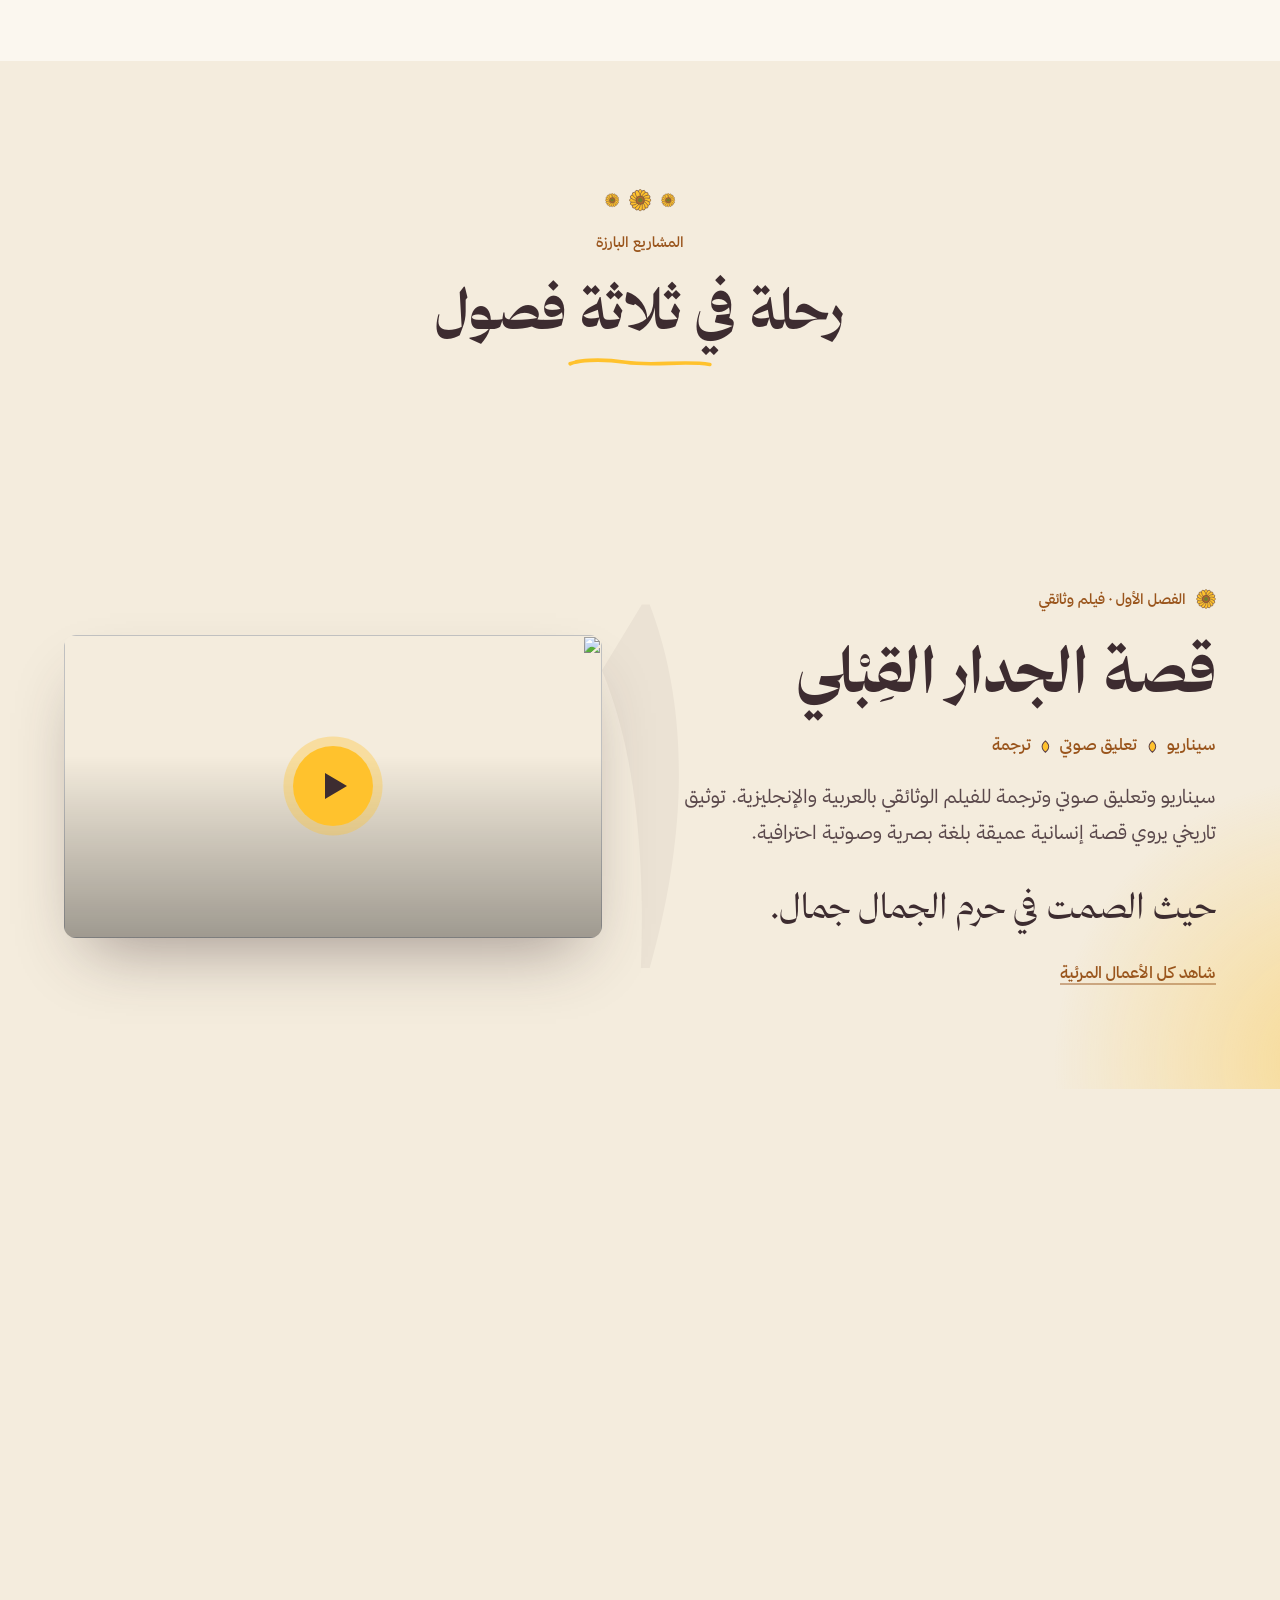
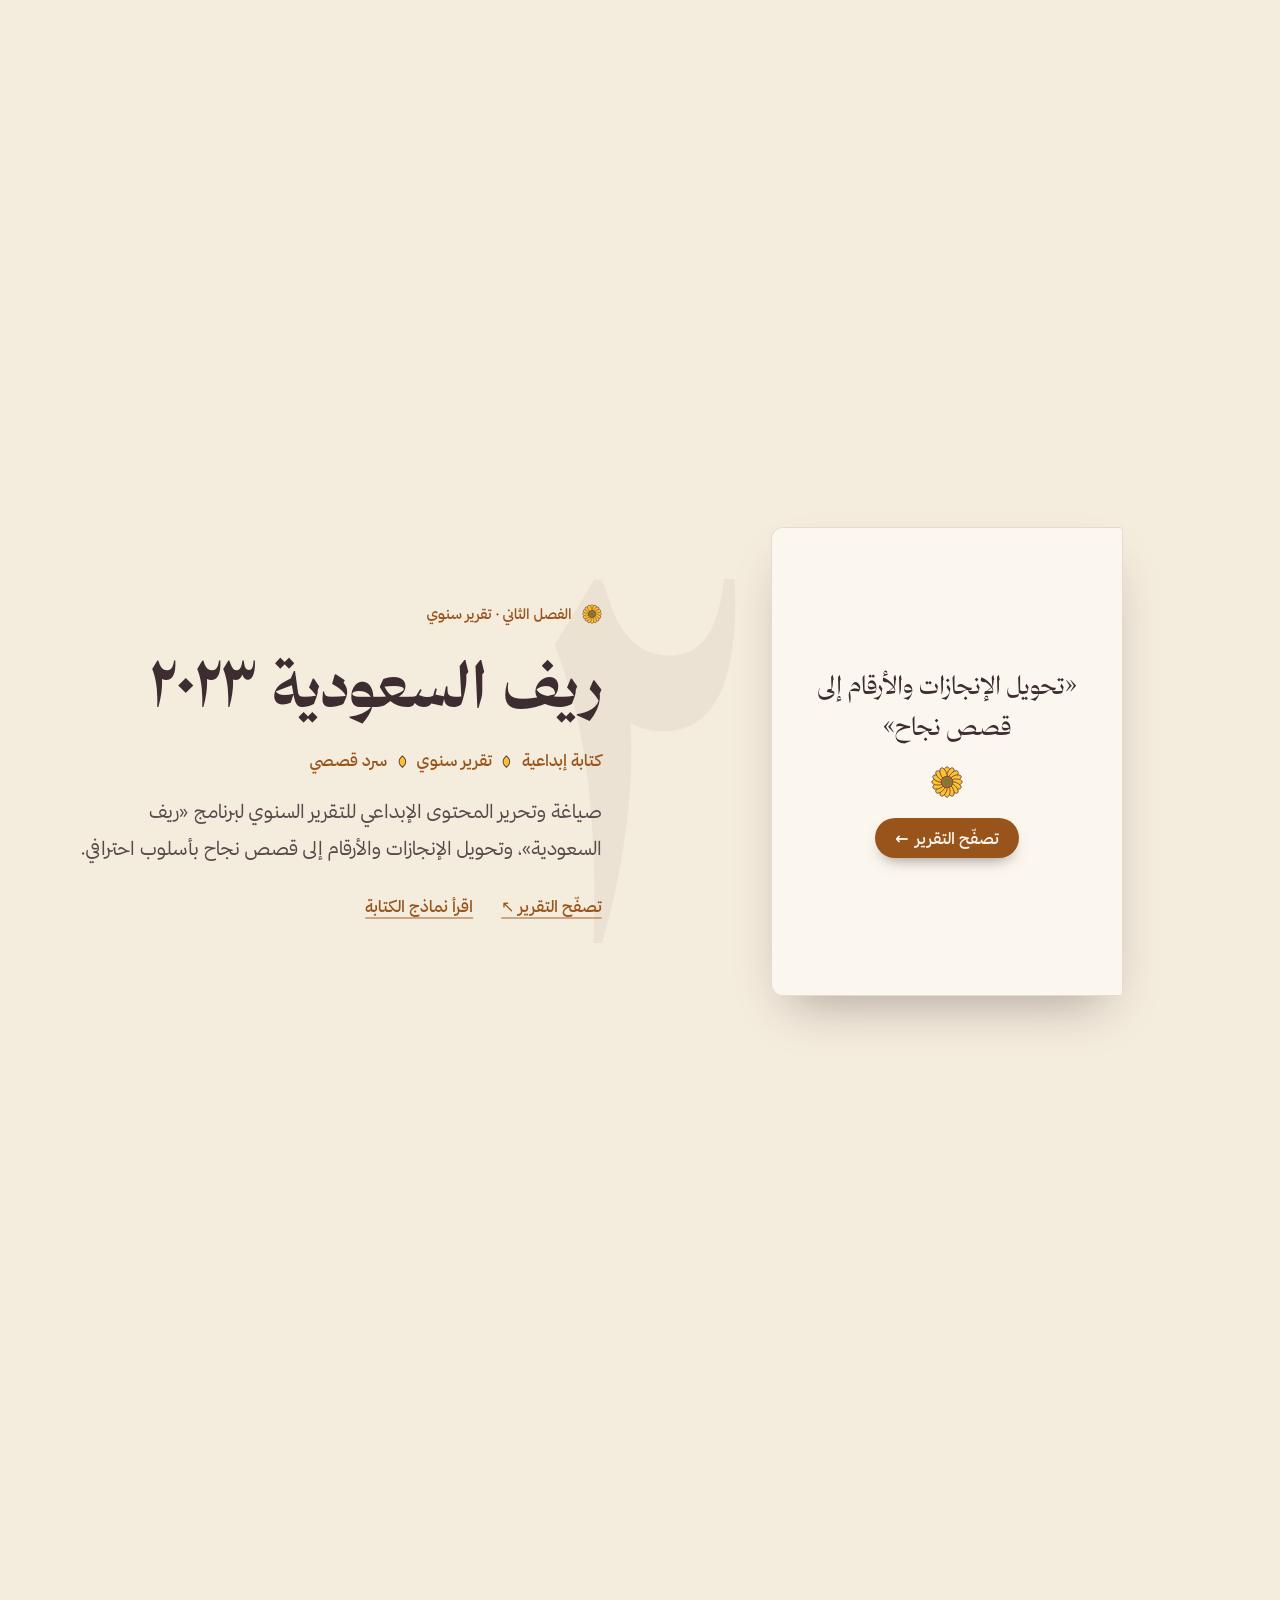
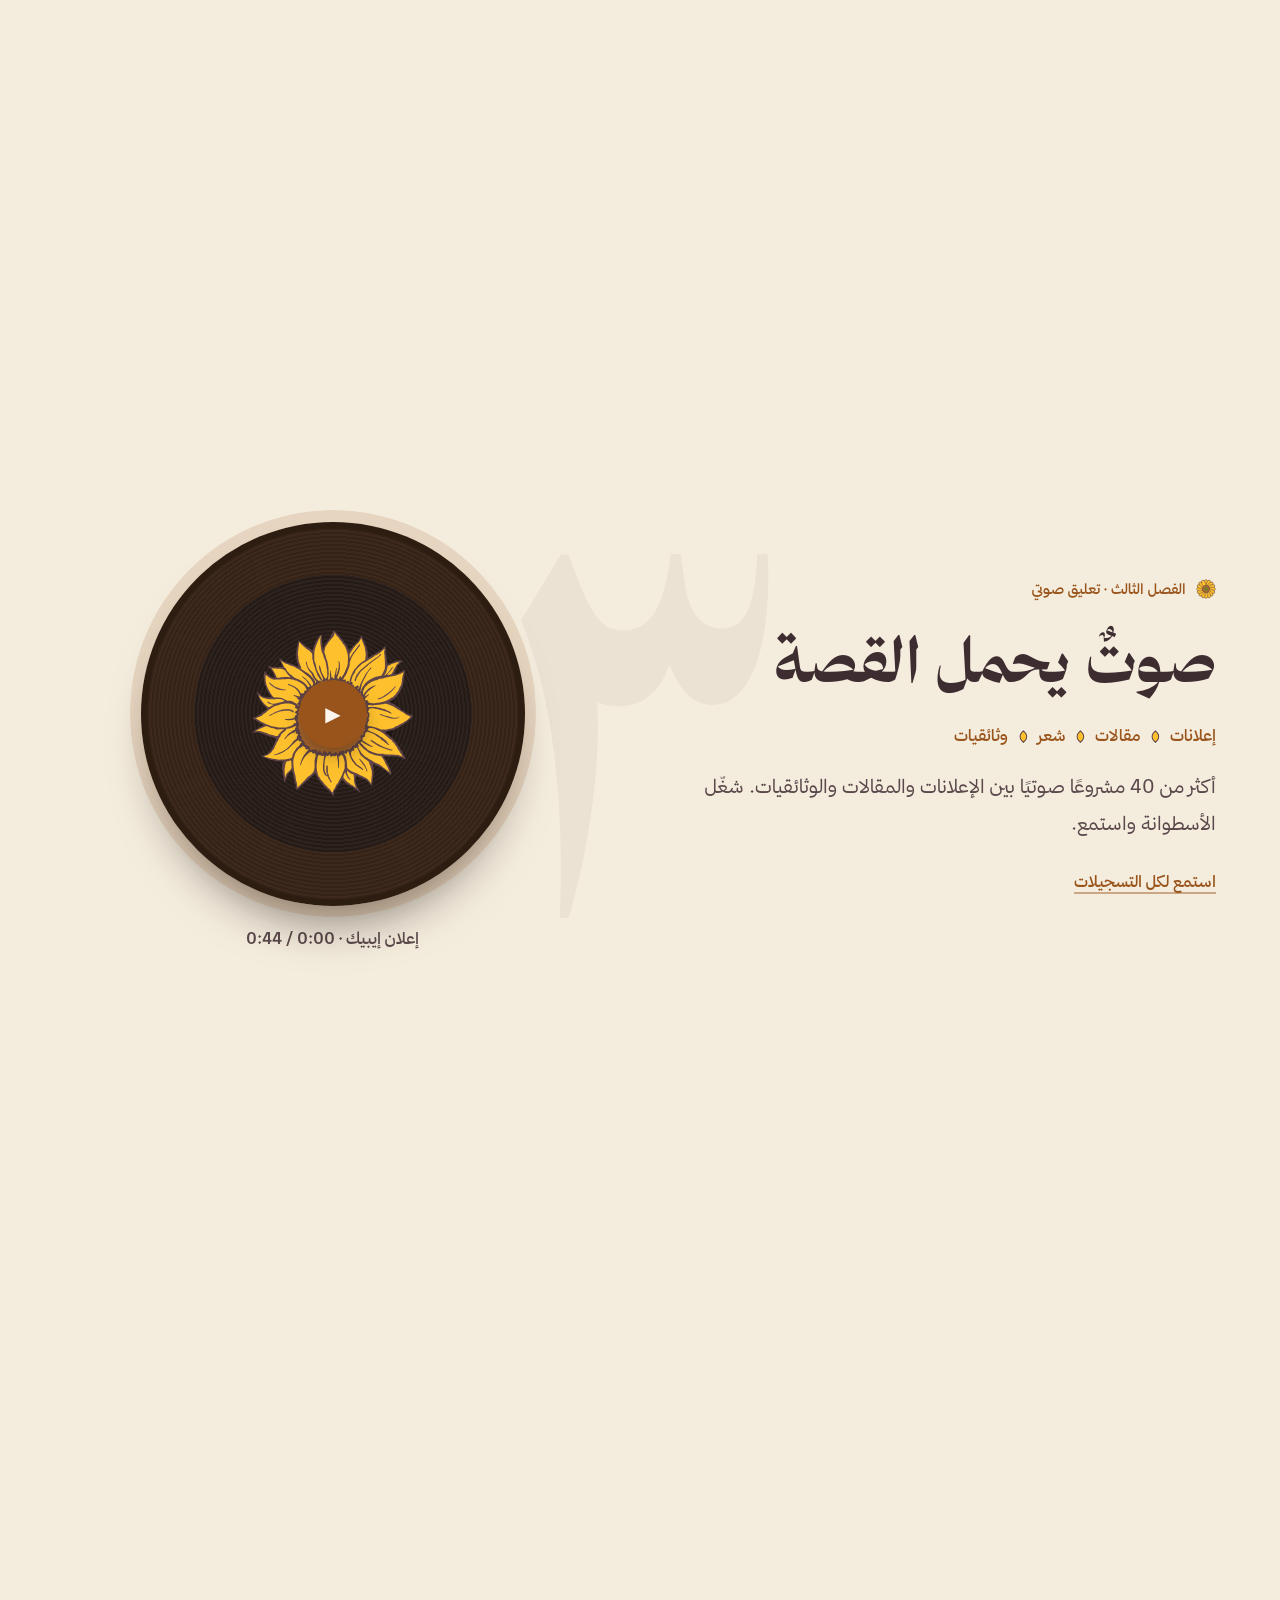
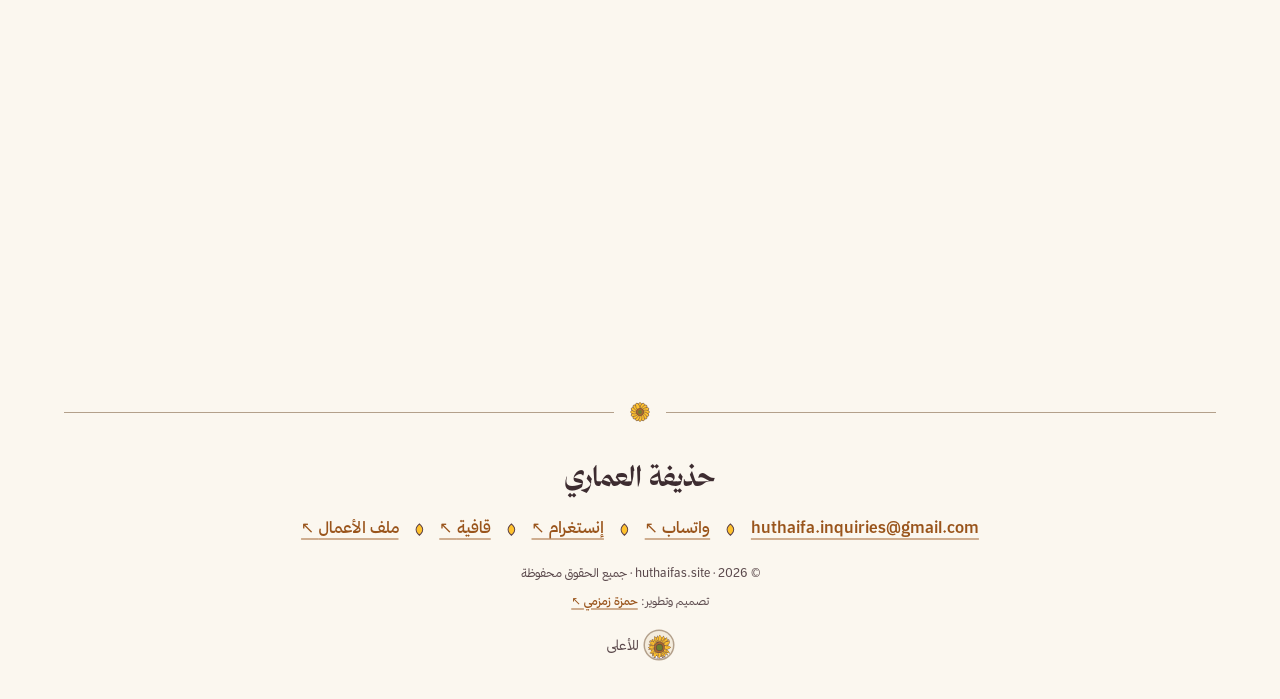
==== commit 6ccbf15a: "Qafiyah links (contact, poems, footer); report opens on page 1; sunrise sunflower back to decoration" ====
--- a/index.html
+++ b/index.html
@@ -10,6 +10,7 @@
   <meta name="description" content="حذيفة العماري — صانع محتوى · معلق صوتي · كاتب إبداعي.">
   <meta name="color-scheme" content="light dark">
   <link rel="icon" href="assets/favicon.svg" type="image/svg+xml">
+  <link rel="apple-touch-icon" href="apple-touch-icon.png">
   <!-- Browser bar colour (Safari / Chrome on Android), kept in sync with the theme -->
   <meta name="theme-color" content="#fbf7ef" :content="theme === 'dark' ? '#2a231e' : '#fbf7ef'">
 
@@ -18,14 +19,15 @@
   <meta property="og:title" content="حذيفة العماري">
   <meta property="og:description" content="صانع محتوى · معلق صوتي · كاتب إبداعي">
 
-  <!-- Fill in once the domain is known
-  <link rel="canonical" href="https://example.com/">
-  <link rel="alternate" hreflang="ar" href="https://example.com/">
-  <link rel="alternate" hreflang="en" href="https://example.com/en/">
-  <link rel="alternate" hreflang="x-default" href="https://example.com/">
-  <meta property="og:url" content="https://example.com/">
-  <meta property="og:image" content="https://example.com/og.jpg">
-  -->
+  <link rel="canonical" href="https://huthaifas.site/">
+  <link rel="alternate" hreflang="ar" href="https://huthaifas.site/">
+  <link rel="alternate" hreflang="en" href="https://huthaifas.site/en/">
+  <link rel="alternate" hreflang="x-default" href="https://huthaifas.site/">
+  <meta property="og:url" content="https://huthaifas.site/">
+  <meta property="og:image" content="https://huthaifas.site/og.jpg">
+  <meta property="og:image:width" content="1200">
+  <meta property="og:image:height" content="630">
+  <meta name="twitter:card" content="summary_large_image">
 
   <!-- Apply saved theme before first paint (Alpine loads deferred, too late to prevent a flash) -->
   <script>
@@ -326,10 +328,10 @@
               <h3 id="ch-2-title" class="ch-title">ريف السعودية ٢٠٢٣</h3>
               <ul class="ch-roles"><li>كتابة إبداعية</li><li>تقرير سنوي</li><li>سرد قصصي</li></ul>
               <p class="ch-desc">صياغة وتحرير المحتوى الإبداعي للتقرير السنوي لبرنامج «ريف السعودية»، وتحويل الإنجازات والأرقام إلى قصص نجاح بأسلوب احترافي.</p>
-              <p class="ch-links"><a class="link" href="https://online.fliphtml5.com/wmllz/ydli/#p=38" target="_blank" rel="noopener">تصفّح التقرير</a> <a class="ch-next link" href="#read">اقرأ نماذج الكتابة</a></p>
+              <p class="ch-links"><a class="link" href="https://online.fliphtml5.com/wmllz/ydli/#p=1" target="_blank" rel="noopener">تصفّح التقرير</a> <a class="ch-next link" href="#read">اقرأ نماذج الكتابة</a></p>
             </div>
             <div class="ch-media">
-              <a class="book" href="https://online.fliphtml5.com/wmllz/ydli/#p=38" target="_blank" rel="noopener" aria-label="تصفّح التقرير السنوي: ريف السعودية ٢٠٢٣" x-intersect.once.half="$el.classList.add('is-open')">
+              <a class="book" href="https://online.fliphtml5.com/wmllz/ydli/#p=1" target="_blank" rel="noopener" aria-label="تصفّح التقرير السنوي: ريف السعودية ٢٠٢٣" x-intersect.once.half="$el.classList.add('is-open')">
                 <div class="book-page"><p>«تحويل الإنجازات والأرقام إلى قصص نجاح»</p><svg class="mark" aria-hidden="true"><use href="#sunflower"/></svg><span class="book-cta">تصفّح التقرير <span aria-hidden="true">←</span></span></div>
                 <div class="book-cover">
                   <span class="book-kicker">التقرير السنوي ٢٠٢٣</span>
@@ -397,7 +399,7 @@
           <button id="door-read" type="button" class="door" @click="toggle('read')" :aria-expanded="door === 'read'" aria-controls="read"
                   :class="{ 'is-open': door === 'read', 'is-dim': door && door !== 'read' }">
             <svg class="door-icon" viewBox="0 0 24 24" aria-hidden="true"><path d="M4 20l4-1 11-11-3-3L5 16z"/><path d="M14 6l3 3"/></svg>
-            <span class="door-count">5</span>
+            <span class="door-count">7</span>
             <span class="door-label">اقرأ</span>
             <span class="door-desc">تسويق، سيناريو، شعر، ونثر</span>
           </button>
@@ -546,6 +548,20 @@
               <h3 class="sheet-title">أمام القبة الخضراء</h3>
               <div class="sheet-text"><div class="poem"><p class="bayt"><span>تجلّت تلكم الخضراء حسنًا</span><span>فخير الخلق ثَمَّ هنا دفينا</span></p><p class="bayt"><span>محمد سيد الكونين خُلْقًا</span><span>رسولُ الله خير المرسلينا</span></p><p class="bayt"><span>مَشُوقًا نحوه دمعي تهاوى</span><span>يبلل وجنةً ذابت حنينًا</span></p><p class="bayt"><span>أُصَلي قرب حجرته وحولي</span><span>أماكنُ قد وطى طـٰه يقينا</span></p><p class="bayt"><span>سجدت قد اقشعرَّ لذاك قلبي</span><span>أحقًا من هنا قد مرَّ حينا؟!</span></p><p class="bayt"><span>رجعت وما لدي من اشتياقٍ</span><span>يزيد بكل خُطْواتي، حزينا</span></p><p class="bayt"><span>إلهي فاجمعن قلبي بـطـٰه</span><span>بيومٍ قلتَ سيروا آمنينا</span></p></div></div>
             </article>
+            <article class="sheet is-long" x-data="{ more: false }" :class="{ 'is-more': more }" x-show="f === 'all' || f === 'poetry'">
+              <p class="sheet-type">شعر عمودي · بحر الطويل</p>
+              <h3 class="sheet-title">خليلي طال الليل والجفن ساهد</h3>
+              <div class="sheet-text"><div class="poem"><p class="bayt"><span>خَليلَيَّ طالَ الليلُ والجَفنُ ساهِدُ</span><span>فيا وَيحَ نفسٍ راعَها ما تُجاهِدُ</span></p><p class="bayt"><span>ويا وَيحَها خلَّفتُماها وَحيدةً</span><span>وهل طابَ عيشٌ للفتى وهو واحِدُ؟</span></p><p class="bayt"><span>لَيالِيَ كنّا و«الأتايُ» نَديمُنا</span><span>تُعَلِّلُنا بعدَ الكؤوسِ القصائِدُ</span></p><p class="bayt"><span>أُناشِدُكُم منها طِرابًا فأنتشي</span><span>كنَشوةِ سَكرانٍ بطَيفٍ يُعاوِدُ</span></p><p class="bayt"><span>فمالي وقد غِبتُم سوى رَجعةِ الصدى</span><span>عَلَيَّ، فوا لَهفي! جَفَتني العوائِدُ</span></p><p class="bayt"><span>إذا قيلَ شَدّوا للمَطارِ رِحالَهُم</span><span>بَكَتهُم مَعي مِن فَرطِ وَجدي الجَلامِدُ</span></p><p class="bayt"><span>إذا أنا كابَدتُ الوَداعَ وثِقلَهُ</span><span>أطارَ فؤادي خَلفَهُم ما أُكابِدُ</span></p><p class="bayt"><span>وأَذكُرُهُم وَحدي كئيبًا فلا تَسَل</span><span>غريبًا عنِ الوَجدِ الذي هو واجِدُ</span></p><p class="bayt"><span>وَحيدًا منَ الخُلّانِ في كلِّ بلدةٍ</span><span>إذا عَظُمَ المطلوبُ قَلَّ المُساعِدُ</span></p><p class="bayt"><span>تَخَطَّفَهُم منّي دِيارٌ نَعيمُها</span><span>جَحيمٌ، ومنها بُؤسُهُم والشدائِدُ</span></p><p class="bayt"><span>وقد خَلَّفوا عندي بطَيبةَ مَعهَدًا</span><span>عَفا مِثلَما تَعفو الرسومُ الهوامِدُ</span></p><p class="bayt"><span>بهِ خَلَّفوني في دُجى الليلِ داعِيًا</span><span>لَحى اللهُ نَجدًا كم خَليلٍ تُباعِدُ!</span></p></div></div>
+                <button type="button" class="sheet-more" x-cloak @click="more = !more" :aria-expanded="more" x-text="more ? 'عرض أقل' : 'اقرأ المزيد'">اقرأ المزيد</button>
+                <p class="sheet-src"><a class="link" href="https://qafiyah.com/poems/uBrk" target="_blank" rel="noopener">اقرأها على قافية</a></p>
+            </article>
+            <article class="sheet is-long" x-data="{ more: false }" :class="{ 'is-more': more }" x-show="f === 'all' || f === 'poetry'">
+              <p class="sheet-type">شعر عمودي · بحر الوافر</p>
+              <h3 class="sheet-title">مررت وأنت يا طيف الحبيب</h3>
+              <div class="sheet-text"><div class="poem"><p class="bayt"><span>مررتَ وأنتَ يا طيفَ الحبيبِ</span><span>لأقرب لي من القلبِ القريبِ</span></p><p class="bayt"><span>مررتَ بنا ووجهُ الصبح أضوى</span><span>وكان العهدُ مِن بعدِ المغيبِ</span></p><p class="bayt"><span>فكيفَ ولم يطوّقني نعاسٌ</span><span>نفذتَ معطّرًا صبحي بطيبِ؟</span></p><p class="bayt"><span>فُديتَ مُجالِسي فهواكَ عندي</span><span>يقينٌ للعليلِ المستريبِ</span></p><p class="bayt"><span>أتيتَ ونفحةٌ من نحوِ «سلعٍ»</span><span>تحفّكَ، يا لمقدمكَ المهيبِ!</span></p><p class="bayt"><span>فلم أصبر للثمك واعتناقٍ</span><span>يعيدُ صبايَ فيَّ من المشيبِ</span></p><p class="bayt"><span>وقالوا تعجبينَ لشيبِ رأسي</span><span>أليسَ أمارةَ الرجلِ الكئيبِ؟</span></p><p class="bayt"><span>لقد عجل البياض على سوادي</span><span>كما عجِلَ المولّهُ للنّسيبِ</span></p><p class="bayt"><span>وكنتِ عرفتِني فيها صبيًّا</span><span>ولم أشرب من الكأسِ العصيبِ</span></p><p class="bayt"><span>فهأنذا نحلت، وزاد سقمي</span><span>ومالي بعدَ هجرِكِ من طبيبِ</span></p><p class="bayt"><span>على جنبِ العقيقِ كمِ اجتمعنا</span><span>وعينكِ لي، عن الوادي الرحيبِ!</span></p><p class="bayt"><span>أغنّيكِ الهوى فيهيجُ وردٌ</span><span>بخدّكِ لا على الغصنِ الرطيبِ</span></p><p class="bayt"><span>وتبتسمين عن برَدٍ فيبدو</span><span>الذي أخفيتُ من ولعٍ مريبِ</span></p><p class="bayt"><span>فما إن همَّ قلبي بالتثامٍ</span><span>جفلتِ وقلتِ: مهلًا يا حبيبي</span></p><p class="bayt"><span>فوجدي منكِ مطرقةً حياءً</span><span>ولهفي للغرامِ بلا رقيبِ</span></p><p class="bayt"><span>فقد نصبت ليَ الدنيا رقيبًا</span><span>بنجدٍ بئسَ نجدٌ من حسيبِ</span></p><p class="bayt"><span>ليسرقني عن الدنيا جميعًا</span><span>بطيبةَ، يا لقارعةِ الخطوبِ</span></p><p class="bayt"><span>فلا وادي العقيقَ هنا وأعيَت</span><span>إلى أُحُدَ الأشمّ بها دروبي</span></p><p class="bayt"><span>هنا لا أهل.. لا خلّان..</span><span>ما لي سوى ندبٍ جديدٍ في ندوبي</span></p><p class="bayt"><span>هنا لا أنتِ ليَّ ولا اختياري</span><span>ولا عِندي.. فيا عينيَّ ذوبي</span></p><p class="bayt"><span>بعيدٍ لم يعد لي فيهِ إلّا</span><span>دموعي أو عيائي أو شحوبي</span></p><p class="bayt"><span>وما ناديتُ «صلّى اللهُ» إلّا</span><span>بكت في داخلي أمُّ الكُروبِ</span></p><p class="bayt"><span>أحقًا أنني خَبَثٌ فأُنفى</span><span>وأبعد عن حِماكَ بما ذنوبي؟</span></p><p class="bayt"><span>فليست دعدُ شاقتني ولكن</span><span>أذابَ هواكَ من دمعي السَكوبِ</span></p><p class="bayt"><span>وما حنّت لمجلسِ دعدَ عيني</span><span>سوى أن كان قربكَ من نصيبي</span></p><p class="bayt"><span>فصلّى اللهُ ما اشتاقَ المعنّى</span><span>وغنّى للرمالِ وللكثيبِ</span></p><p class="bayt"><span>على المبعوثِ رحمتَهُ فإنّي</span><span>عييتُ بغربتي ويحَ الغريبِ</span></p><p class="bayt"><span>صلاةً يُستردُ بها فؤادٌ</span><span>بطيبةَ ذاب للجسدِ السَليبِ</span></p></div></div>
+                <button type="button" class="sheet-more" x-cloak @click="more = !more" :aria-expanded="more" x-text="more ? 'عرض أقل' : 'اقرأ المزيد'">اقرأ المزيد</button>
+                <p class="sheet-src"><a class="link" href="https://qafiyah.com/poems/JVPk" target="_blank" rel="noopener">اقرأها على قافية</a></p>
+            </article>
             <article class="sheet is-long" x-data="{ more: false }" :class="{ 'is-more': more }" x-show="f === 'all' || f === 'documentary'">
               <p class="sheet-type">سيناريو وثائقي · تراث إسلامي</p>
               <h3 class="sheet-title">قصة الجدار القِبْلي | المشهد الأبدي</h3>
@@ -660,6 +676,12 @@
             <span class="cta-detail" dir="ltr">@sunflowa__</span>
             <span class="cta-arrow" aria-hidden="true">←</span>
           </a>
+          <a class="cta" href="https://qafiyah.com/poets/hRwL" target="_blank" rel="noopener">
+            <svg class="mark cta-mark" aria-hidden="true"><use href="#sunflower"/></svg>
+            <span class="cta-label">قافية</span>
+            <span class="cta-detail">ديوان قصائدي</span>
+            <span class="cta-arrow" aria-hidden="true">←</span>
+          </a>
         </div>
       </div>
 
@@ -669,11 +691,9 @@
       </a>
       <a class="peek-bubble" href="https://wa.me/966562744049" target="_blank" rel="noopener" aria-label="تواصل عبر واتساب">تعال نسولف!<svg class="icon" viewBox="0 0 24 24" aria-hidden="true"><path d="M20.5 11.5a8.5 8.5 0 0 1-12.6 7.4L3.5 20l1.2-4.2a8.5 8.5 0 1 1 15.8-4.3z"/></svg></a>
 
-      <!-- The big sunflower is his Instagram, @sunflowa__ -->
-      <a class="sunrise" href="https://www.instagram.com/sunflowa__/" target="_blank" rel="noopener" aria-label="إنستغرام: @sunflowa__">
+      <div class="sunrise" aria-hidden="true">
         <img src="assets/sunflower.svg" alt="" width="620" height="620" loading="lazy">
-        <span class="sunrise-tag" dir="ltr"><svg class="icon" viewBox="0 0 24 24" aria-hidden="true"><rect x="3.5" y="3.5" width="17" height="17" rx="5"/><circle cx="12" cy="12" r="4"/><circle cx="17.2" cy="6.8" r=".6" fill="currentColor"/></svg>@sunflowa__</span>
-      </a>
+      </div>
     </section>
   </main>
 
@@ -685,6 +705,7 @@
         <li><a class="link" href="mailto:huthaifa.inquiries@gmail.com" dir="ltr">huthaifa.inquiries@gmail.com</a></li>
         <li><a class="link" href="https://wa.me/966562744049" target="_blank" rel="noopener">واتساب</a></li>
         <li><a class="link" href="https://www.instagram.com/sunflowa__/" target="_blank" rel="noopener">إنستغرام</a></li>
+        <li><a class="link" href="https://qafiyah.com/poets/hRwL" target="_blank" rel="noopener">قافية</a></li>
         <li><a class="link" href="https://drive.google.com/drive/folders/1adrf3SVzUqDVwgOwex_jtM6HRGi3OKk7" target="_blank" rel="noopener">ملف الأعمال</a></li>
       </ul>
       <p class="footer-copy"><small>© <span x-text="new Date().getFullYear()">2026</span> · huthaifas.site · جميع الحقوق محفوظة</small></p>
--- a/style.css
+++ b/style.css
@@ -665,27 +665,6 @@
   isolation: isolate;
   pointer-events: none;
 }
-a.sunrise { color: var(--fg); text-decoration: none; }
-.sunrise img { pointer-events: auto; clip-path: circle(48%); cursor: pointer; }
-.sunrise-tag {
-  position: absolute;
-  inset-block-start: -3.25rem;
-  left: 50%;
-  translate: -50% 0;
-  display: inline-flex;
-  align-items: center;
-  gap: .4rem;
-  padding: .35rem .9rem;
-  border: 2px solid var(--ink-line);
-  border-radius: 999px;
-  background: var(--bg);
-  font-weight: 600;
-  white-space: nowrap;
-  pointer-events: auto;
-  box-shadow: 0 .5rem 1rem -.5rem rgb(61 44 48 / .3);
-  transition: scale .3s cubic-bezier(.34, 1.56, .64, 1);
-}
-.sunrise:is(:hover, :focus-visible) .sunrise-tag { scale: 1.1; }
 .sunrise::before {
   content: "";
   position: absolute;
@@ -1281,6 +1260,7 @@
   -webkit-mask-image: linear-gradient(#000 55%, transparent);
   mask-image: linear-gradient(#000 55%, transparent);
 }
+.sheet-src { margin-block-start: .75rem; font-size: .95rem; }
 .sheet-more { margin-block-start: .75rem; padding: 0; border: 0; background: none; color: var(--accent); font: inherit; font-weight: 700; cursor: pointer; text-decoration: underline; text-underline-offset: .3em; }
 .poem { display: grid; gap: .9rem; font-family: "Amiri", serif; font-size: 1.15rem; }
 .bayt { display: grid; grid-template-columns: 1fr 1fr; gap: 1.5rem; text-align: center; }
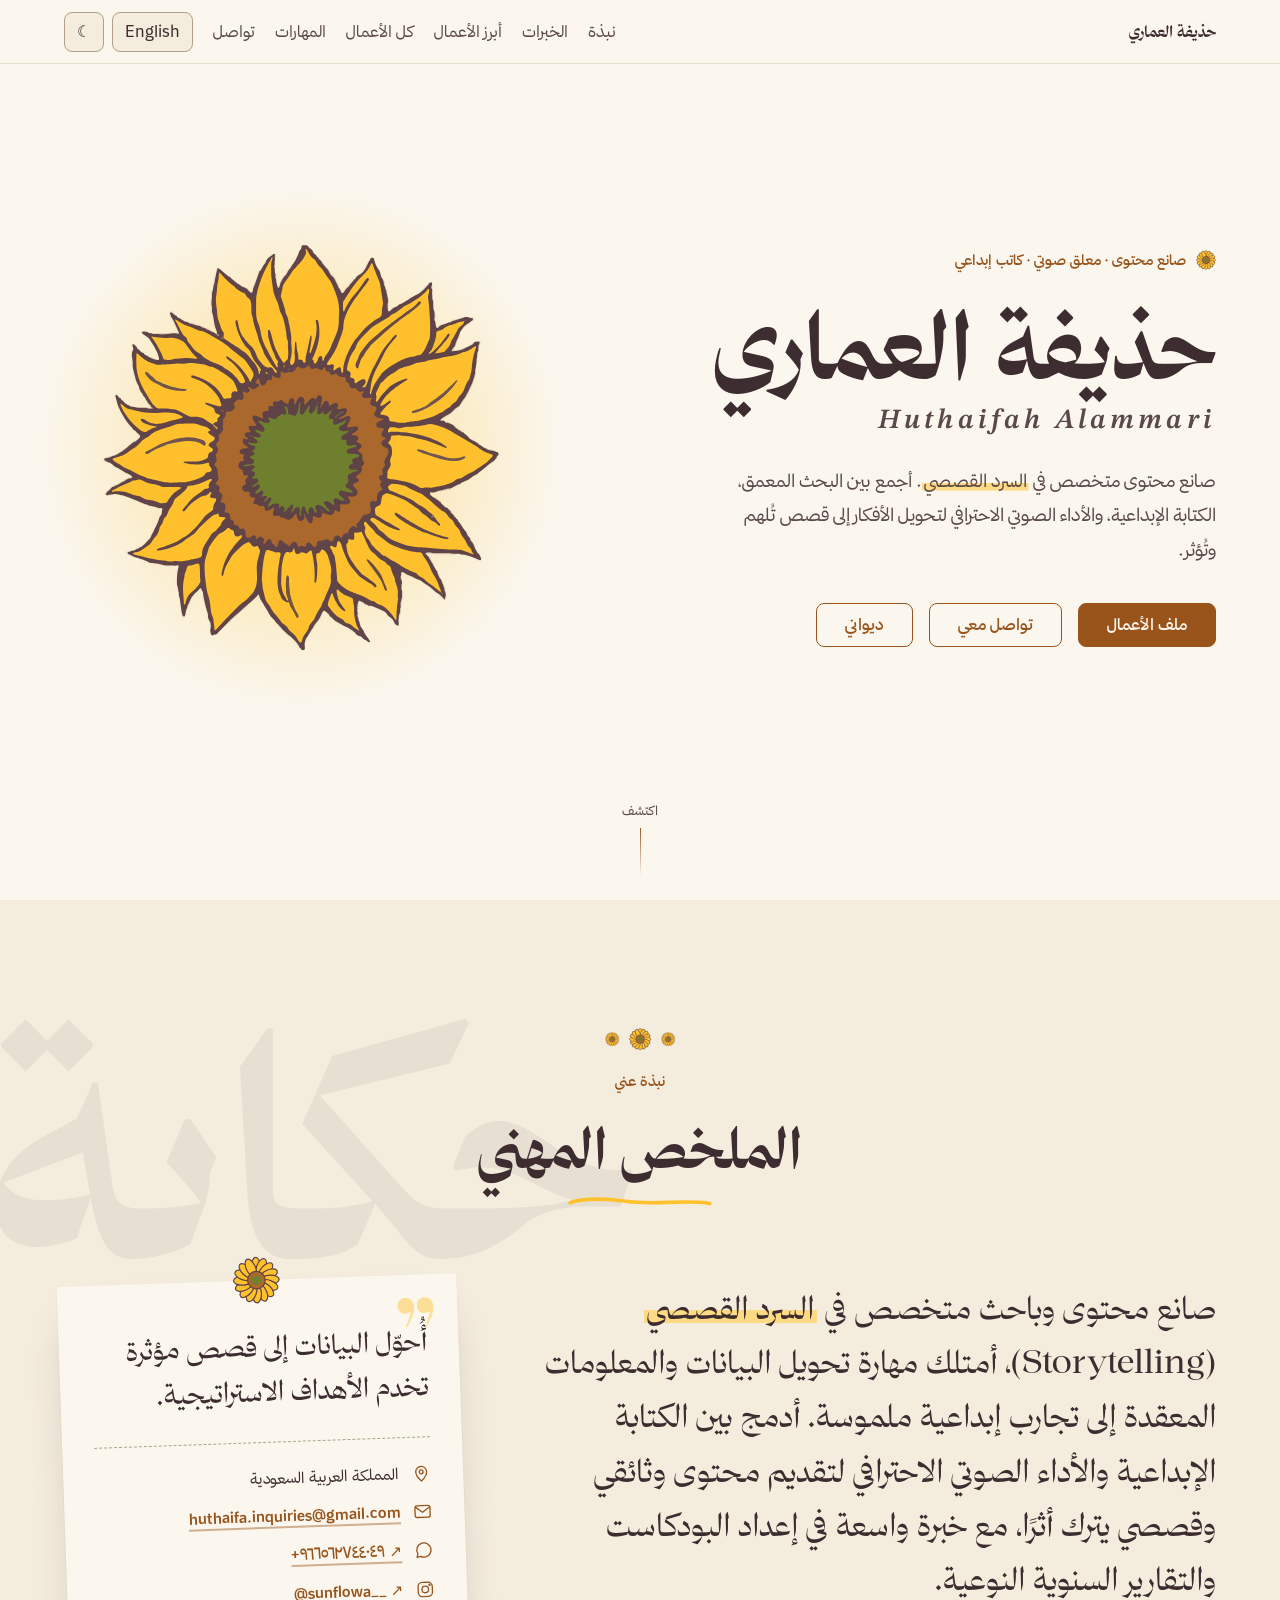
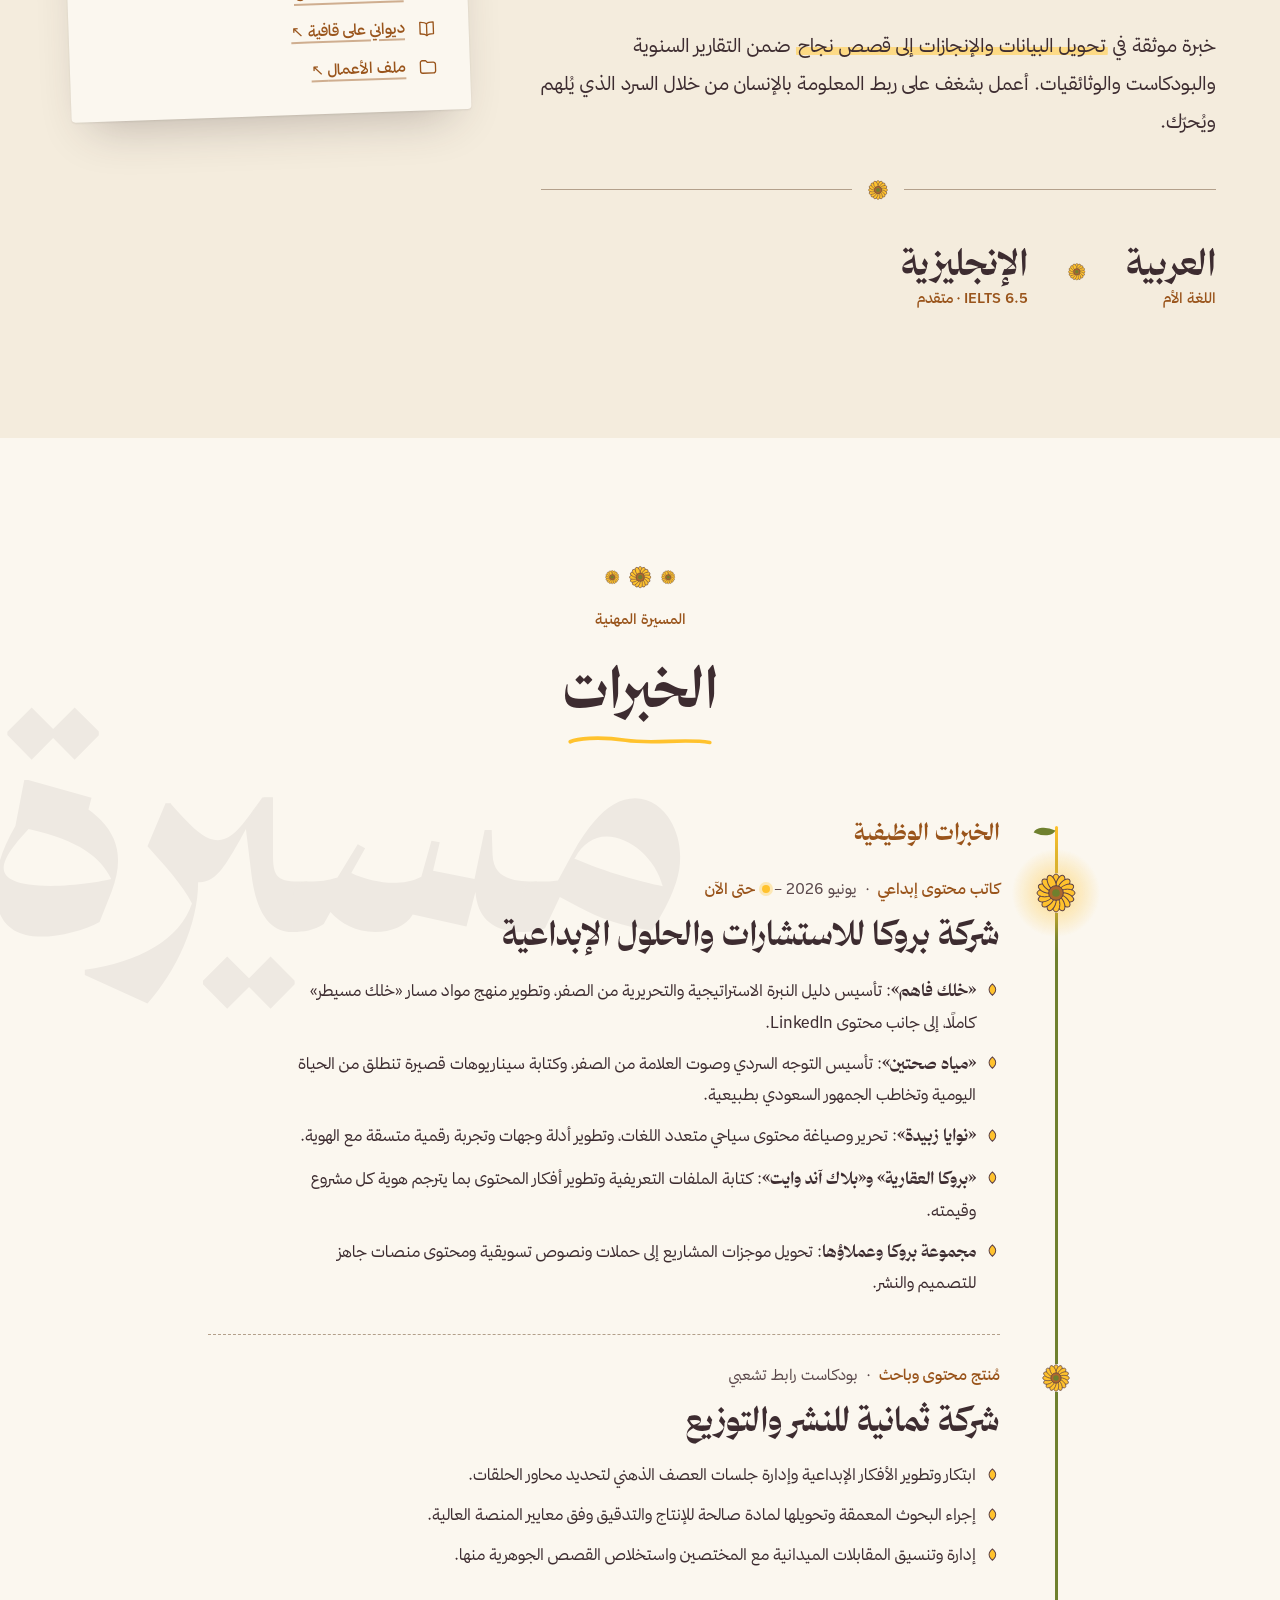
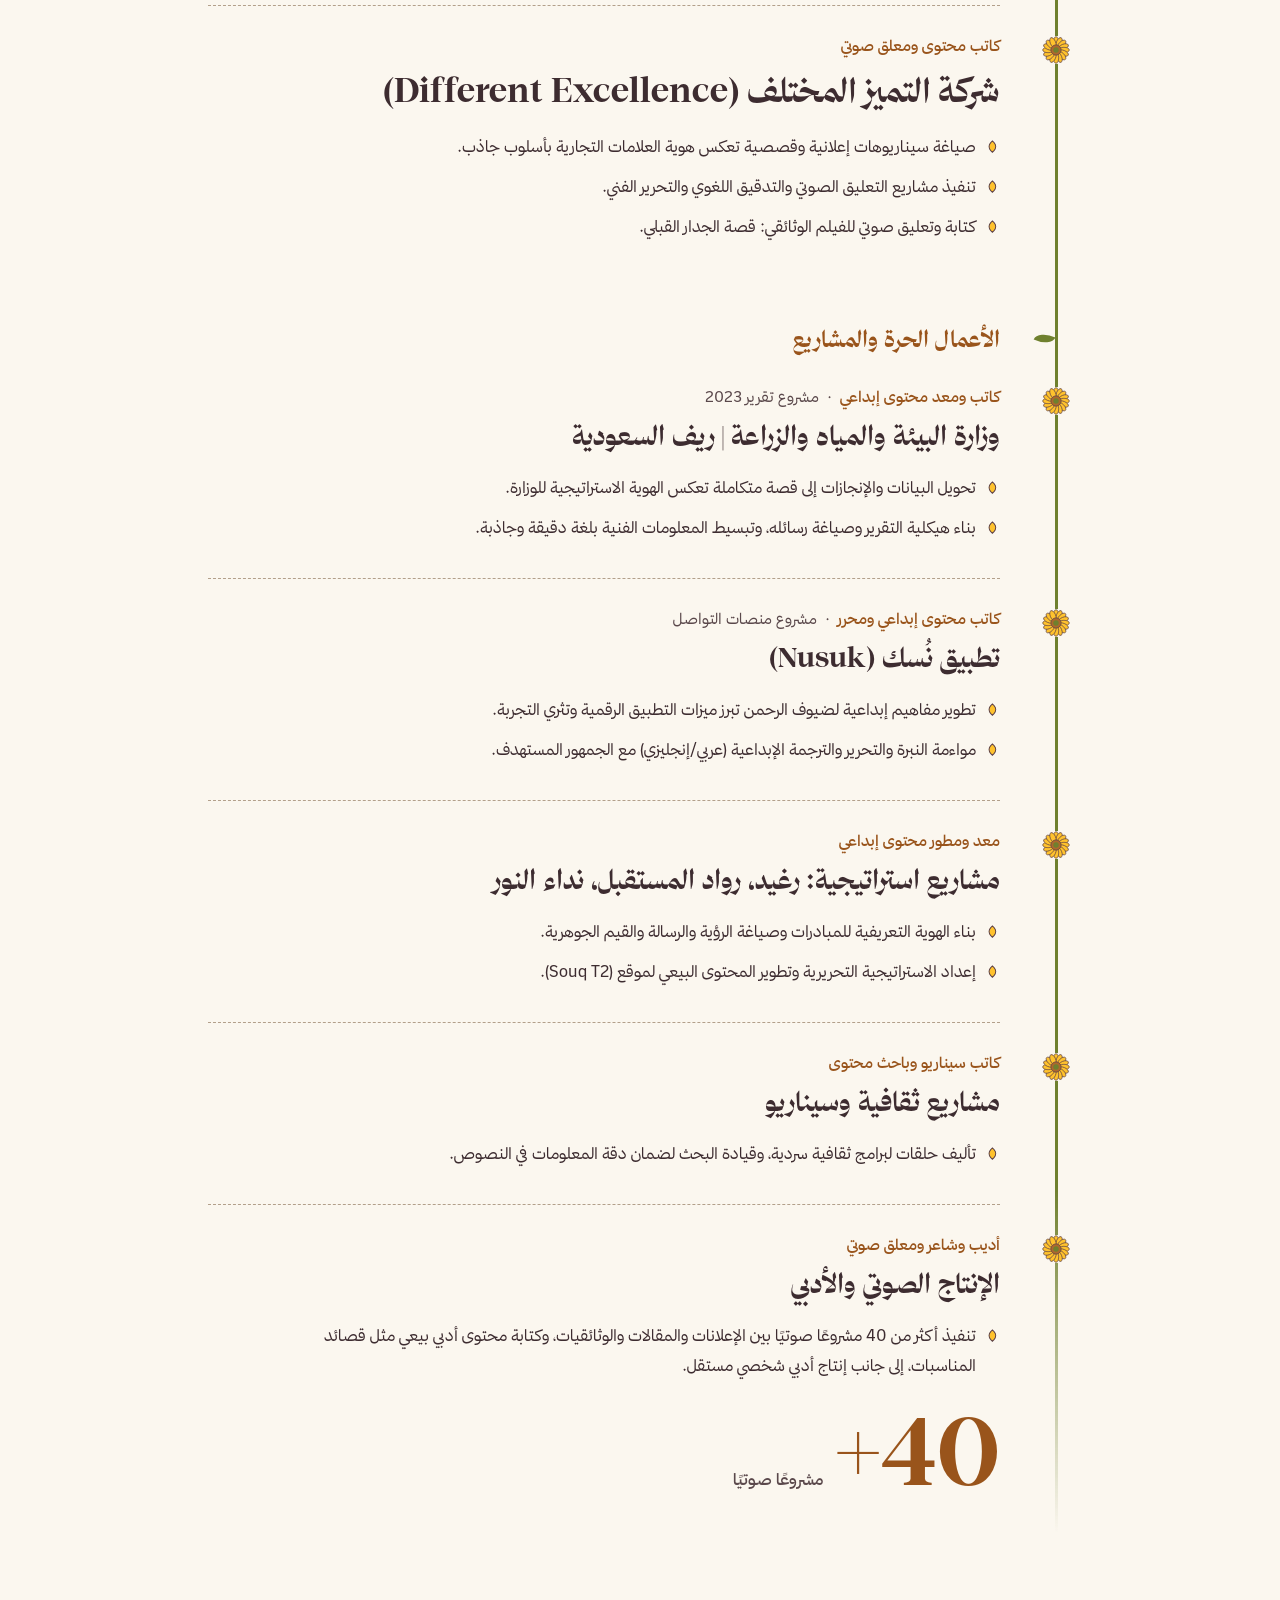
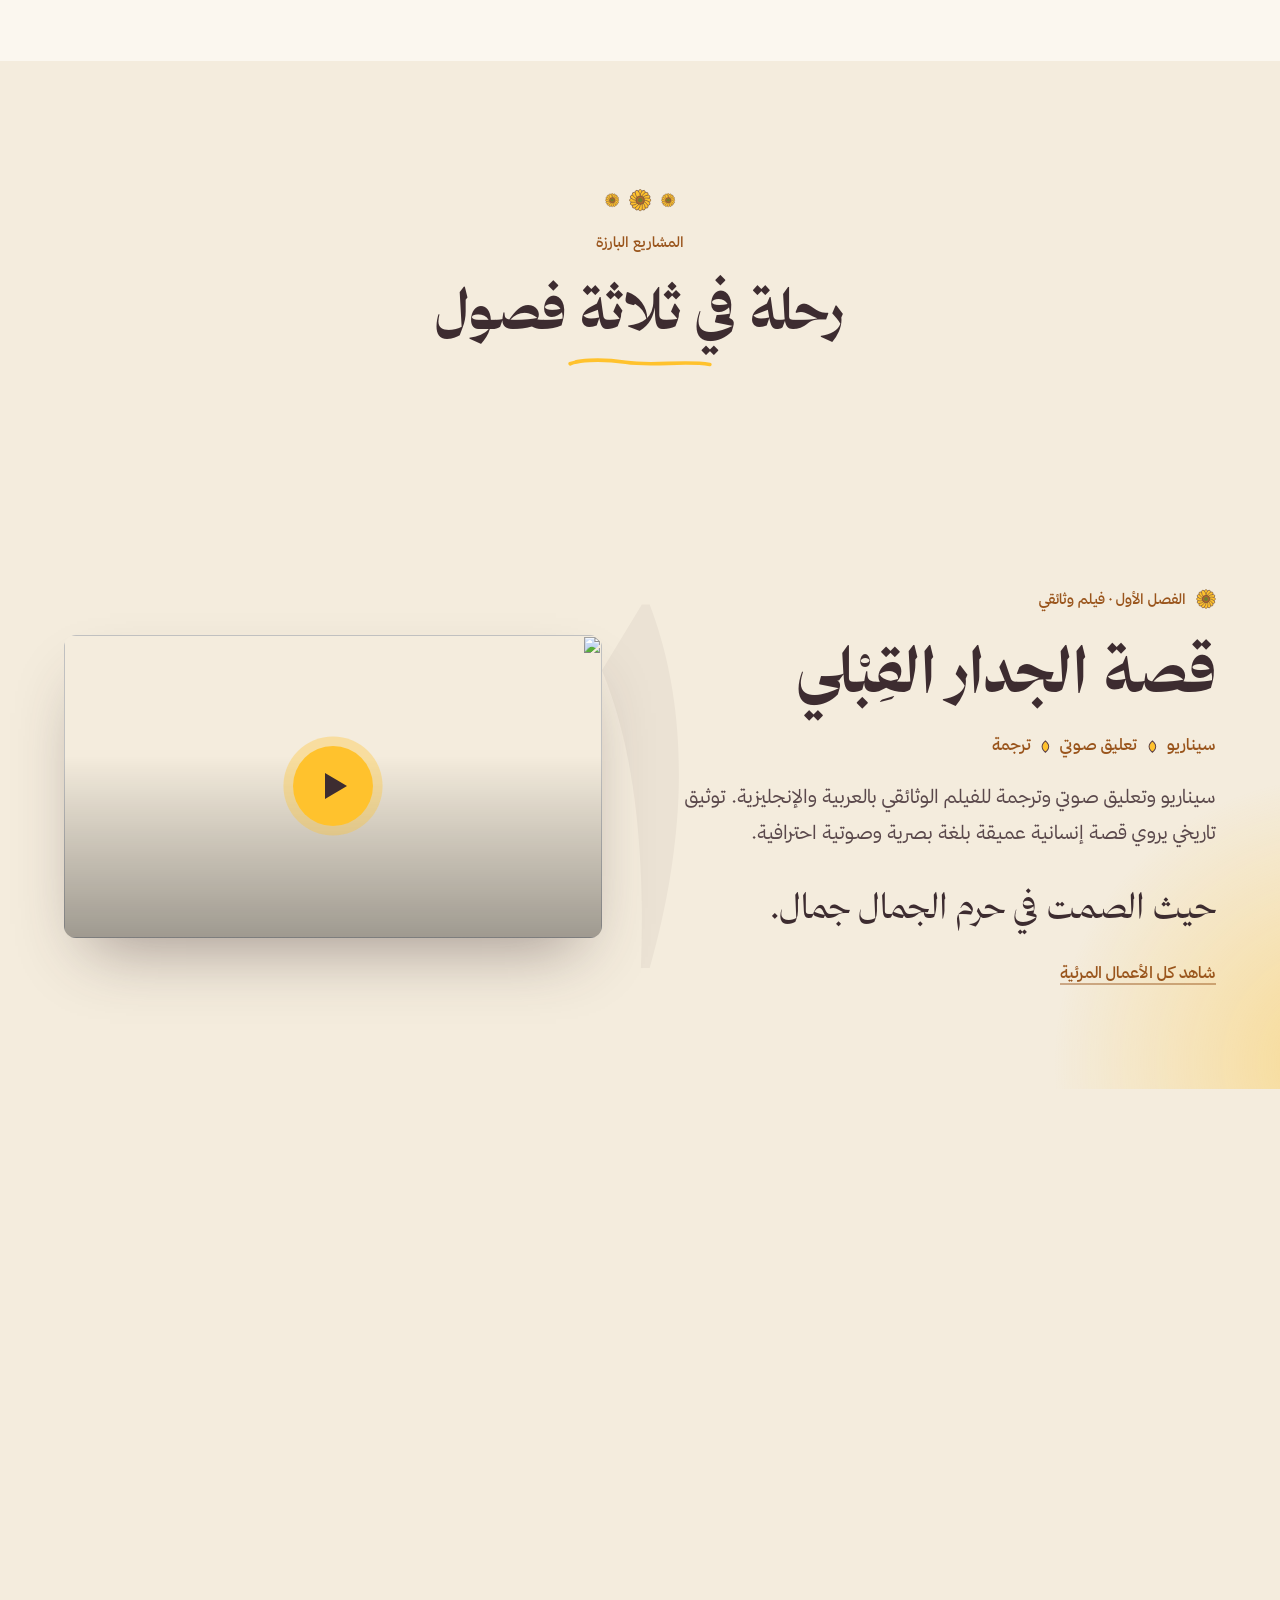
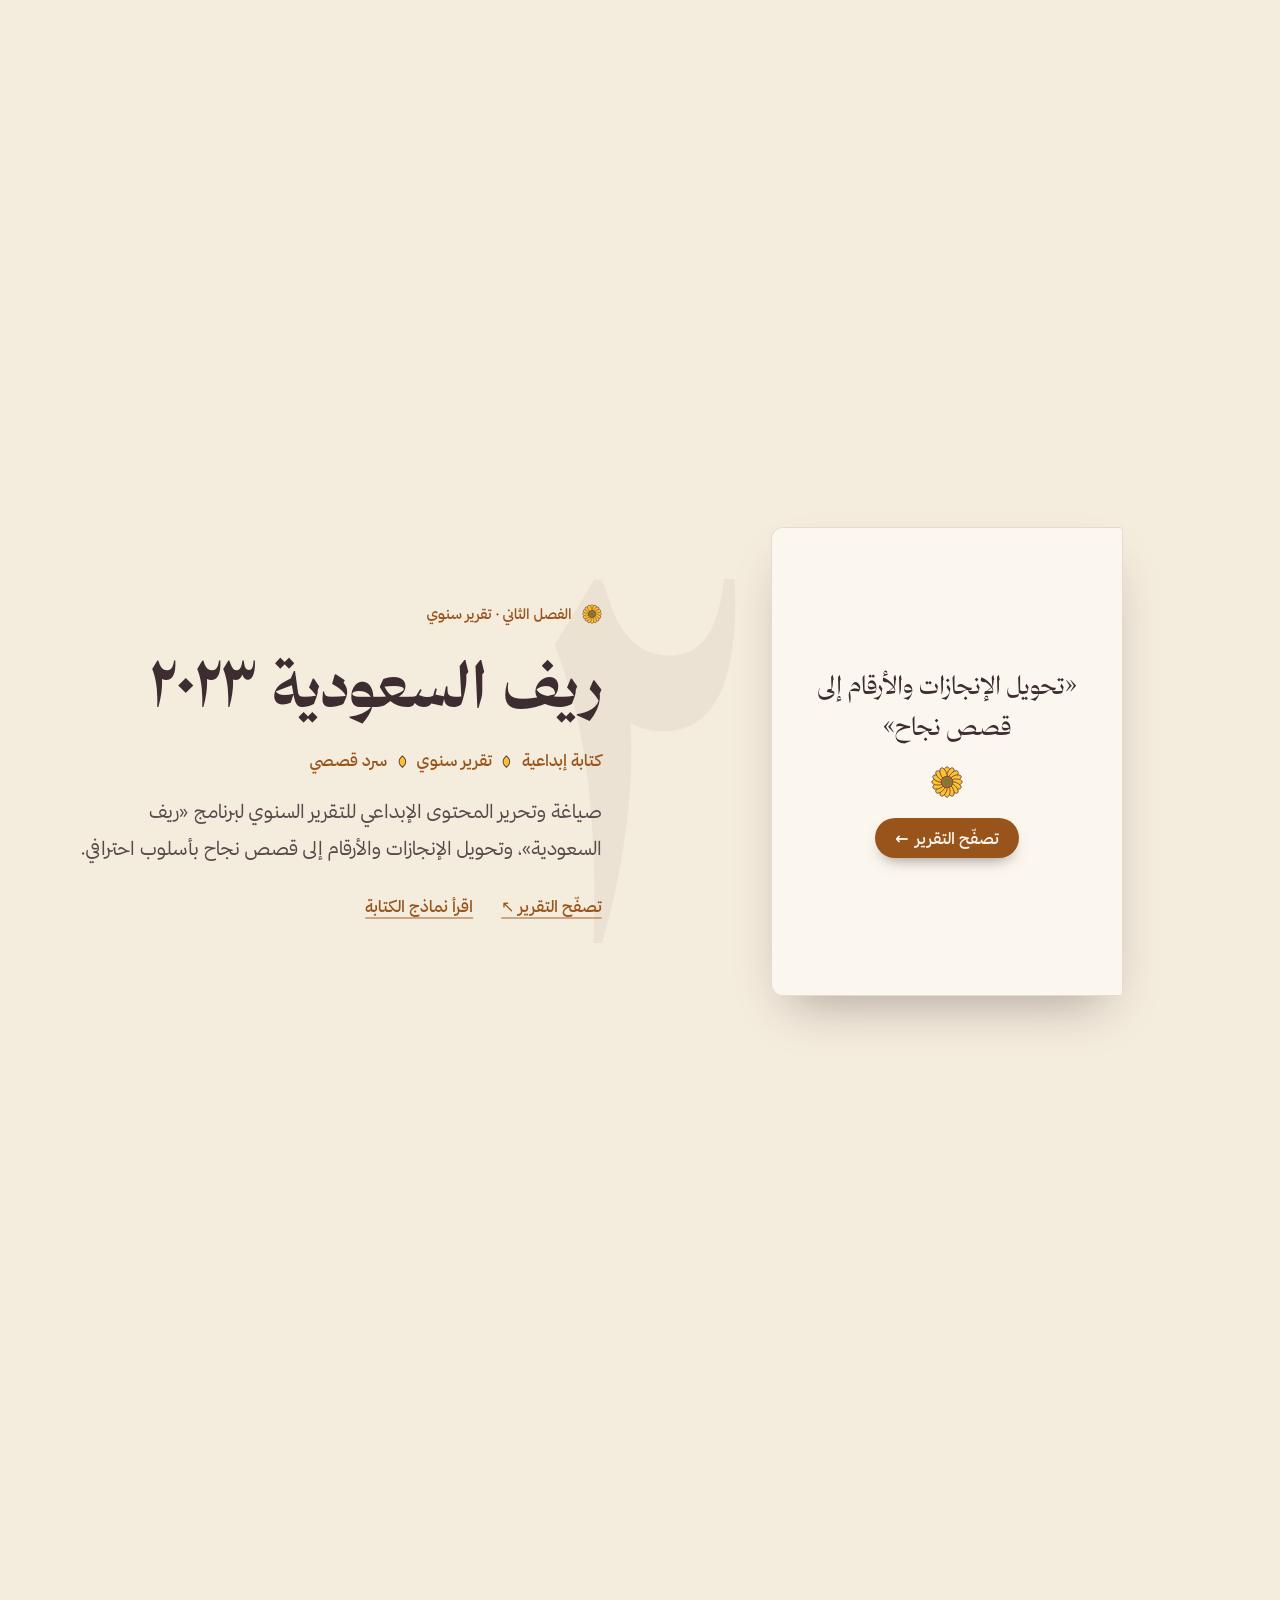
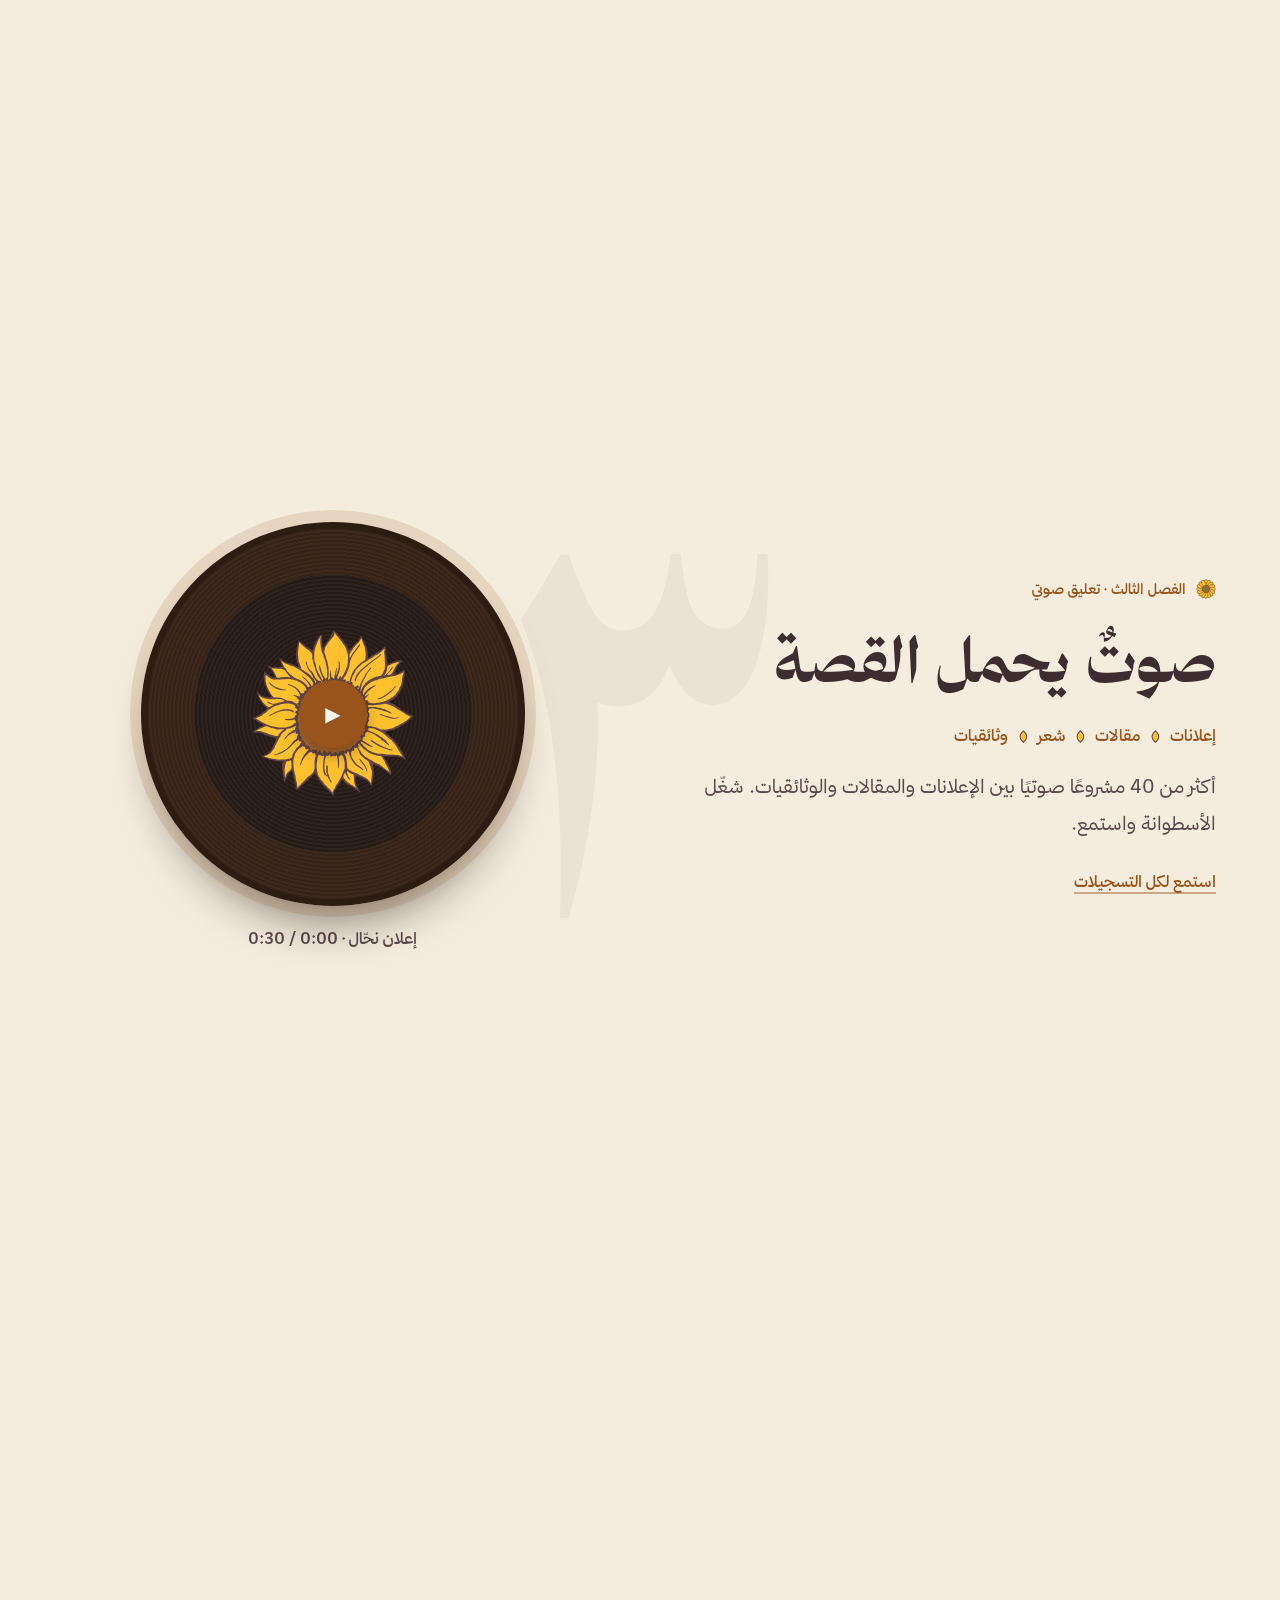
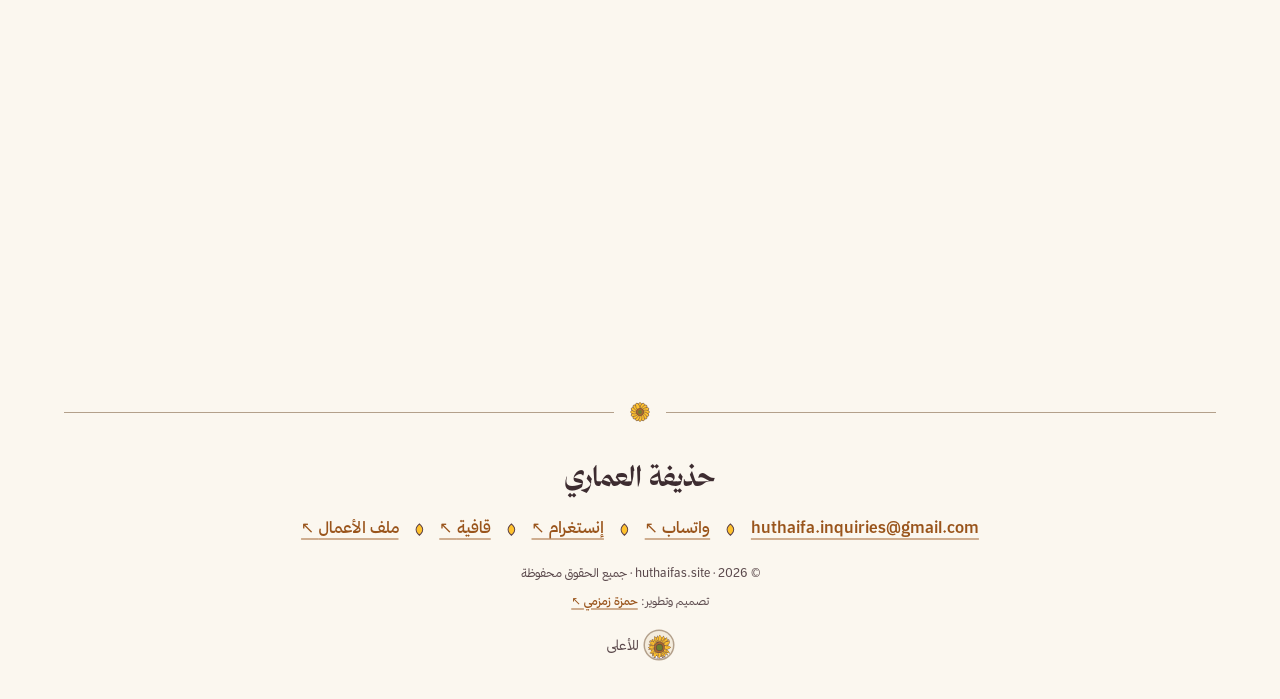
==== commit 72b941fd: "«ديواني» in hero, about card and contact; chapter III record plays Nahhal" ====
--- a/index.html
+++ b/index.html
@@ -123,6 +123,7 @@
           <div class="hero-actions">
             <a class="btn-primary" href="https://drive.google.com/drive/folders/1adrf3SVzUqDVwgOwex_jtM6HRGi3OKk7" target="_blank" rel="noopener">ملف الأعمال</a>
             <a class="btn-secondary" href="#contact">تواصل معي</a>
+            <a class="btn-secondary" href="https://qafiyah.com/poets/hRwL" target="_blank" rel="noopener">ديواني</a>
           </div>
         </div>
         <div class="hero-art">
@@ -165,6 +166,7 @@
                 <li><svg class="icon" viewBox="0 0 24 24" aria-hidden="true"><rect x="3" y="5" width="18" height="14" rx="2.5"/><path d="m3.8 6.8 8.2 6.2 8.2-6.2"/></svg><a class="link" href="mailto:huthaifa.inquiries@gmail.com" dir="ltr">huthaifa.inquiries@gmail.com</a></li>
                 <li><svg class="icon" viewBox="0 0 24 24" aria-hidden="true"><path d="M20.5 11.5a8.5 8.5 0 0 1-12.6 7.4L3.5 20l1.2-4.2a8.5 8.5 0 1 1 15.8-4.3z"/></svg><a class="link" href="https://wa.me/966562744049" target="_blank" rel="noopener" dir="ltr">+٩٦٦٥٦٢٧٤٤٠٤٩</a></li>
                 <li><svg class="icon" viewBox="0 0 24 24" aria-hidden="true"><rect x="3.5" y="3.5" width="17" height="17" rx="5"/><circle cx="12" cy="12" r="4"/><circle cx="17.2" cy="6.8" r=".6" fill="currentColor"/></svg><a class="link" href="https://www.instagram.com/sunflowa__/" target="_blank" rel="noopener" dir="ltr">@sunflowa__</a></li>
+                <li><svg class="icon" viewBox="0 0 24 24" aria-hidden="true"><path d="M12 6.5C10.5 5 8 4.5 4 4.5v14c4 0 6.5.5 8 2 1.5-1.5 4-2 8-2v-14c-4 0-6.5.5-8 2z"/><path d="M12 6.5v14"/></svg><a class="link" href="https://qafiyah.com/poets/hRwL" target="_blank" rel="noopener">ديواني على قافية</a></li>
                 <li><svg class="icon" viewBox="0 0 24 24" aria-hidden="true"><path d="M3 7.5A2.5 2.5 0 0 1 5.5 5h3.8l2.2 2.2h7a2.5 2.5 0 0 1 2.5 2.5v7.8a2.5 2.5 0 0 1-2.5 2.5h-13A2.5 2.5 0 0 1 3 17.5z"/></svg><a class="link" href="https://drive.google.com/drive/folders/1adrf3SVzUqDVwgOwex_jtM6HRGi3OKk7" target="_blank" rel="noopener">ملف الأعمال</a></li>
               </ul>
             </div>
@@ -359,11 +361,11 @@
             <div class="ch-media">
               <div class="record" x-data="track" :class="{ 'is-playing': playing }" :style="`--p: ${progress}`">
                 <div class="record-disc" aria-hidden="true"><img src="assets/sunflower.svg" alt="" width="2630" height="2630" loading="lazy"></div>
-                <button type="button" class="record-btn" @click="toggle()" :aria-pressed="playing" aria-label="تشغيل: إعلان إيبيك">
+                <button type="button" class="record-btn" @click="toggle()" :aria-pressed="playing" aria-label="تشغيل: إعلان نحّال">
                   <span aria-hidden="true" x-text="playing ? '❚❚' : '▶'">▶</span>
                 </button>
-                <p class="record-meta">إعلان إيبيك · <span x-text="time">0:00</span> / 0:44</p>
-                <audio x-ref="audio" src="assets/audio/ad-epic.mp3" preload="none" controls></audio>
+                <p class="record-meta">إعلان نحّال · <span x-text="time">0:00</span> / 0:30</p>
+                <audio x-ref="audio" src="assets/audio/ad-nahhal.mp3" preload="none" controls></audio>
               </div>
             </div>
           </div>
@@ -678,8 +680,8 @@
           </a>
           <a class="cta" href="https://qafiyah.com/poets/hRwL" target="_blank" rel="noopener">
             <svg class="mark cta-mark" aria-hidden="true"><use href="#sunflower"/></svg>
-            <span class="cta-label">قافية</span>
-            <span class="cta-detail">ديوان قصائدي</span>
+            <span class="cta-label">ديواني</span>
+            <span class="cta-detail">على قافية</span>
             <span class="cta-arrow" aria-hidden="true">←</span>
           </a>
         </div>
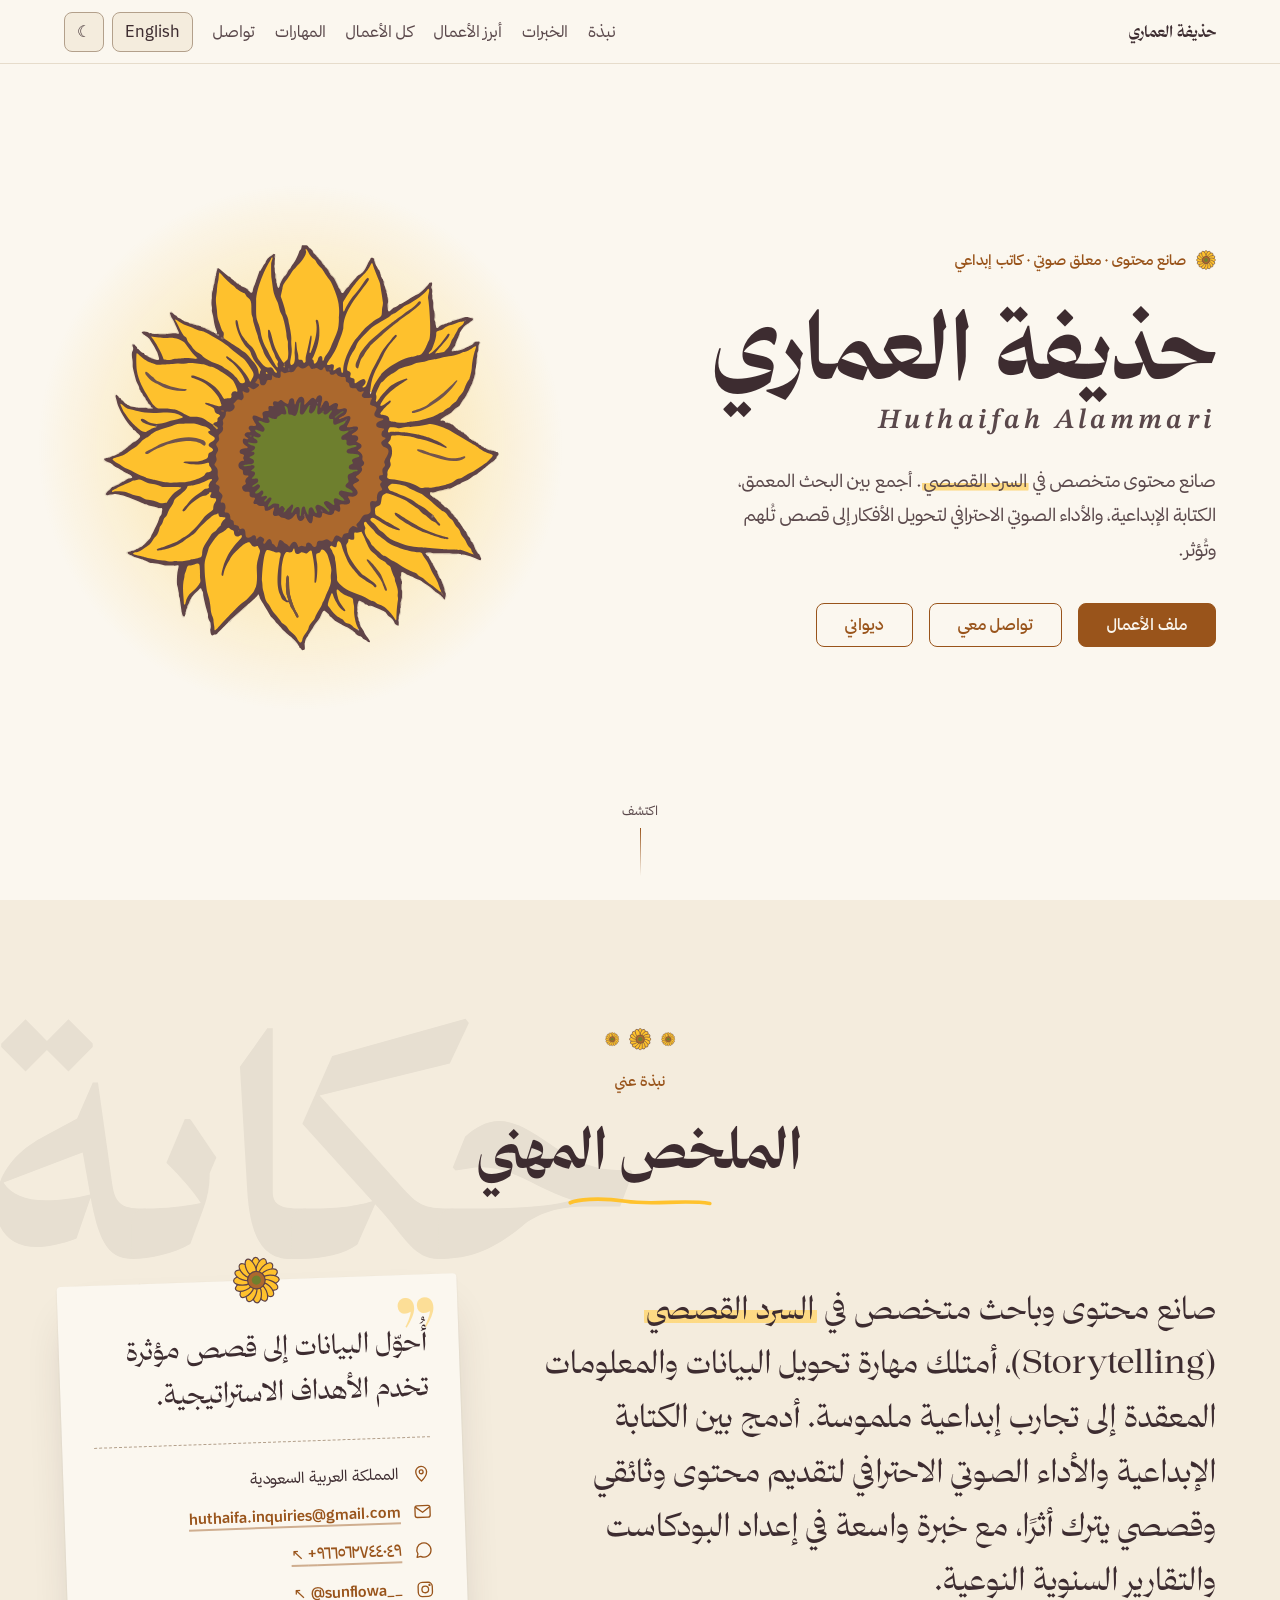
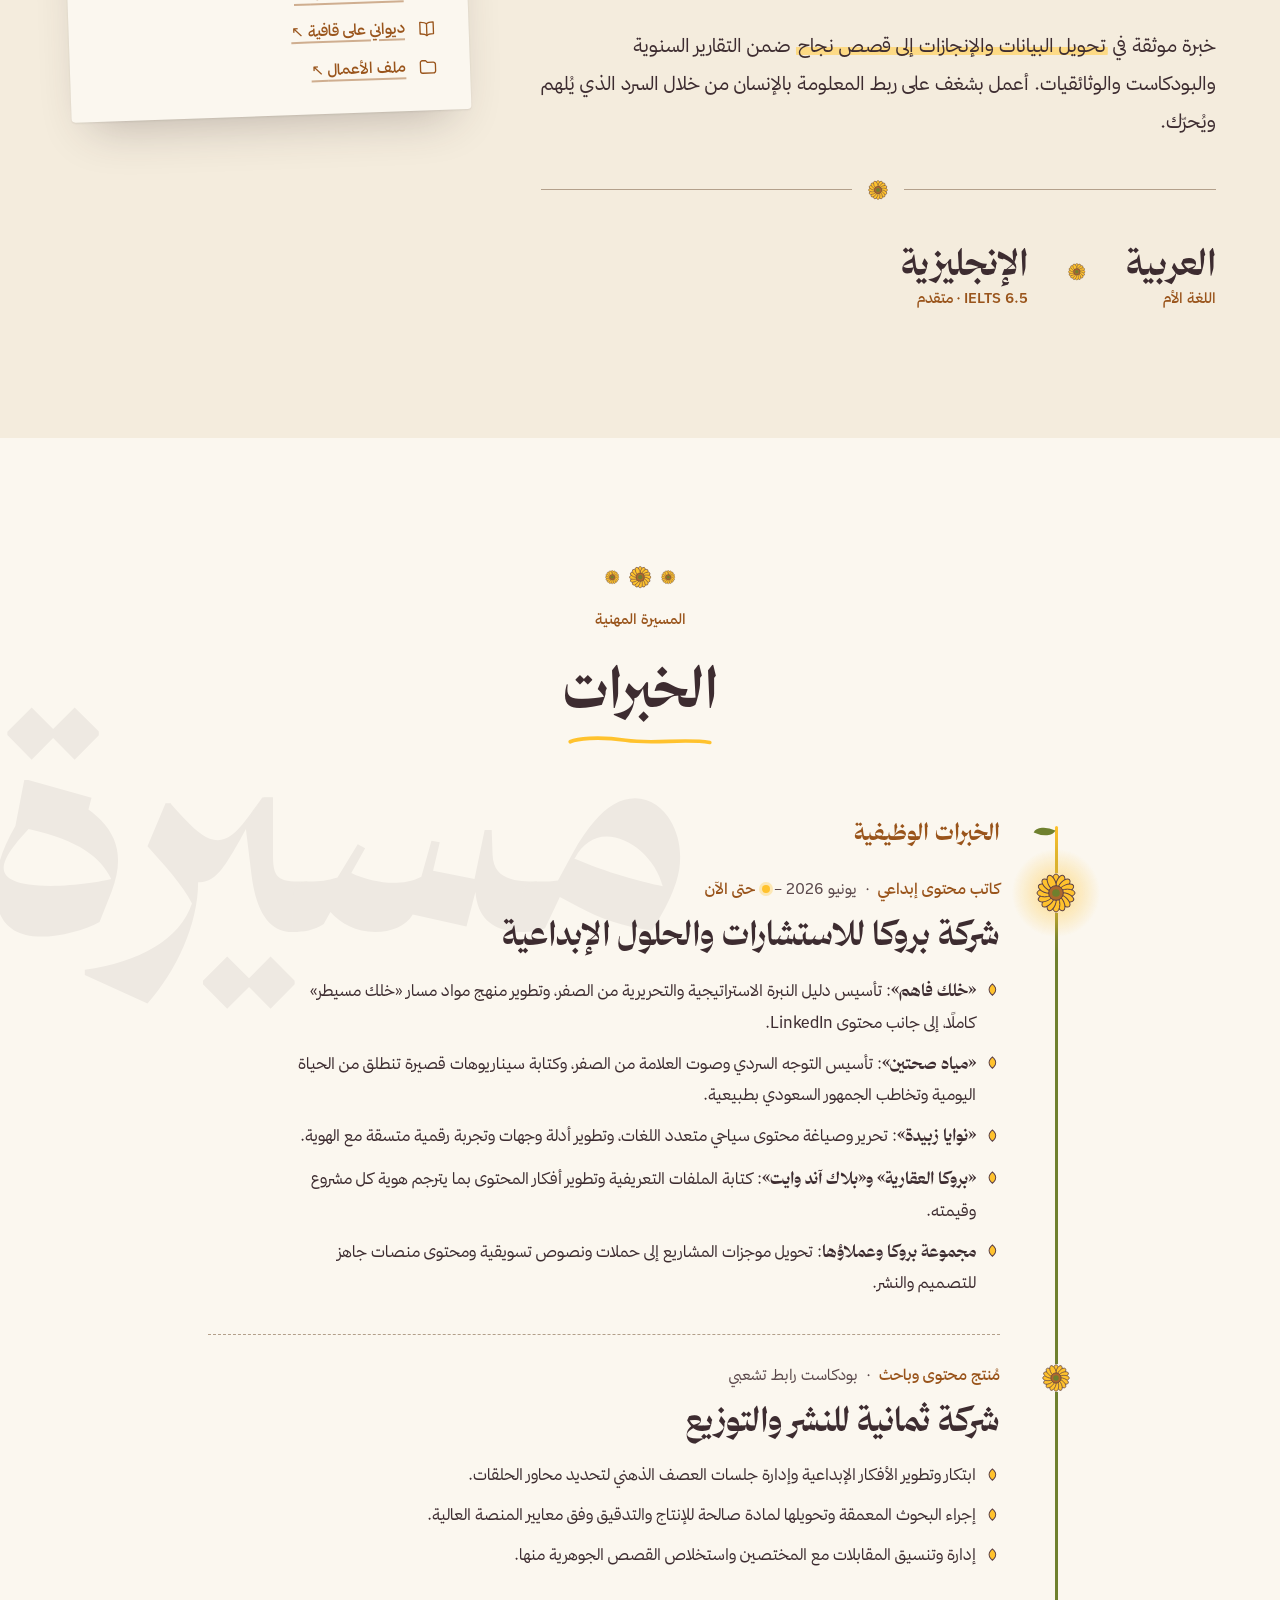
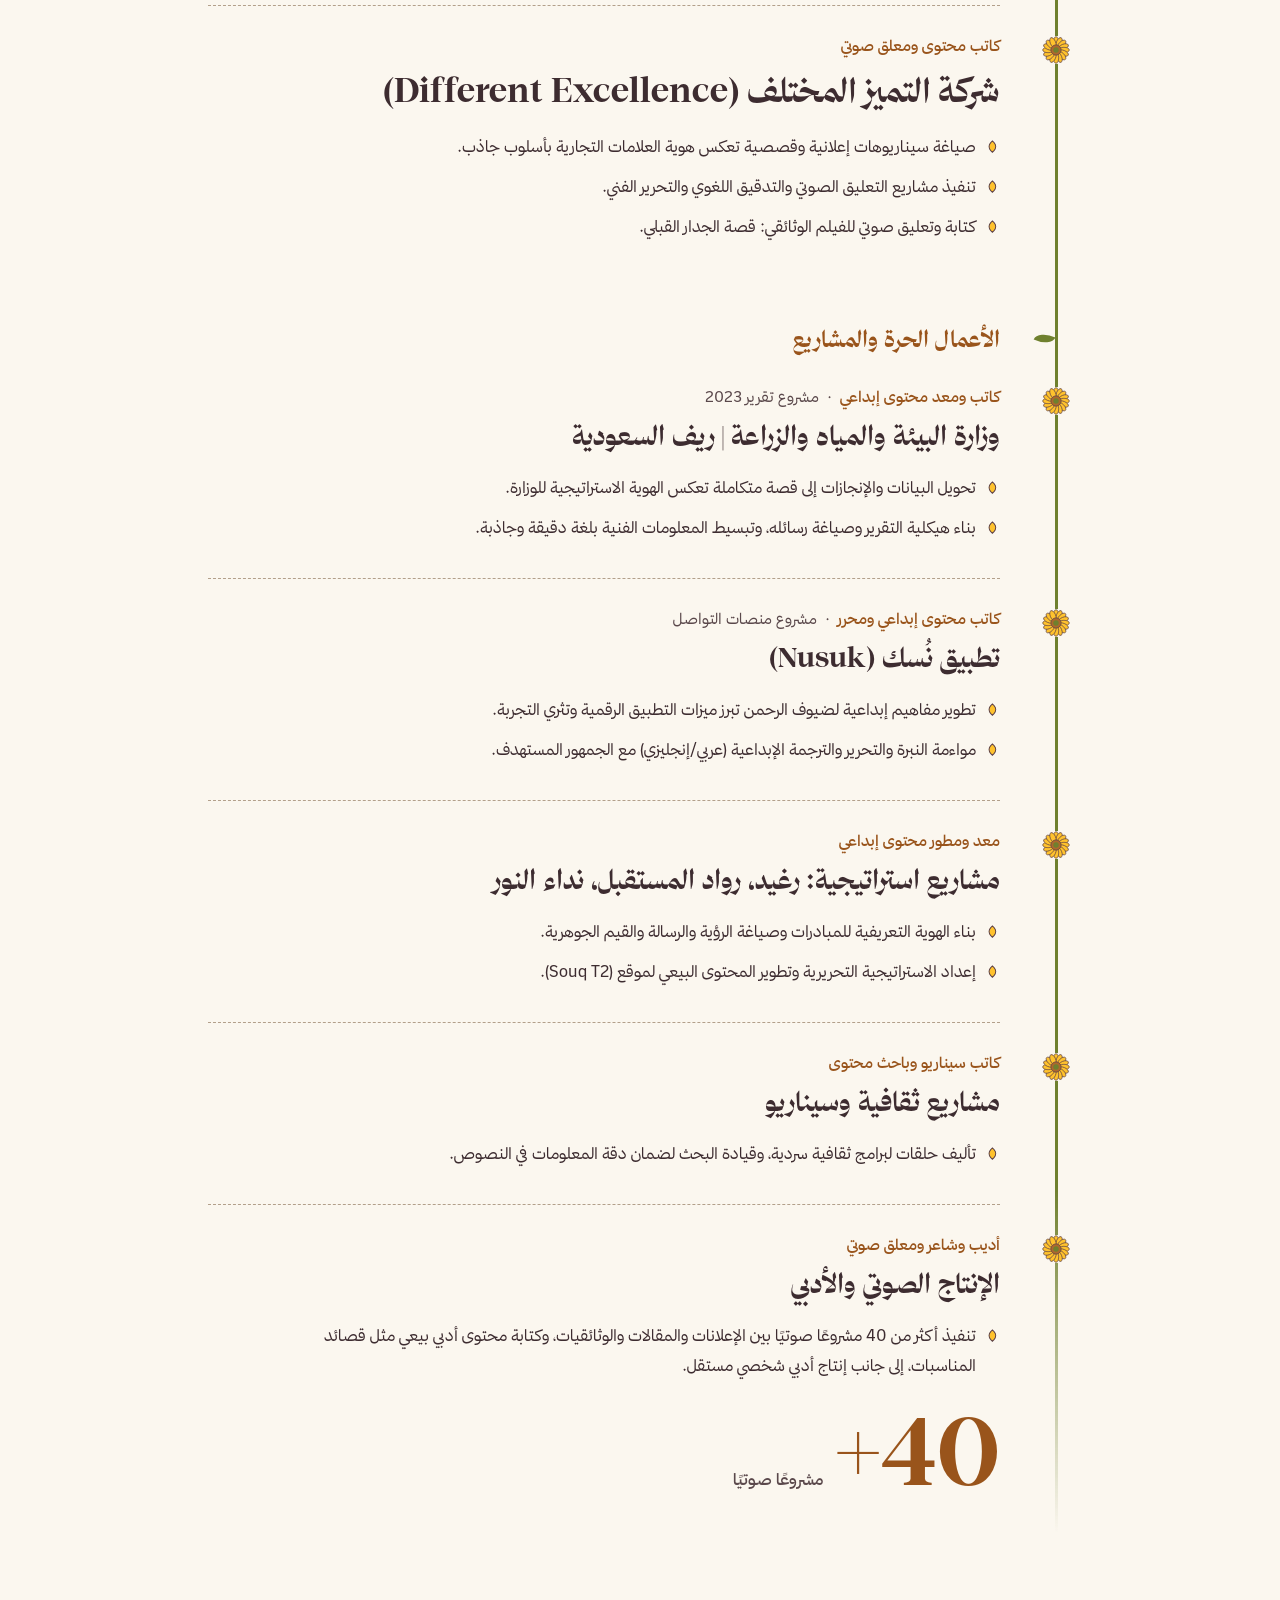
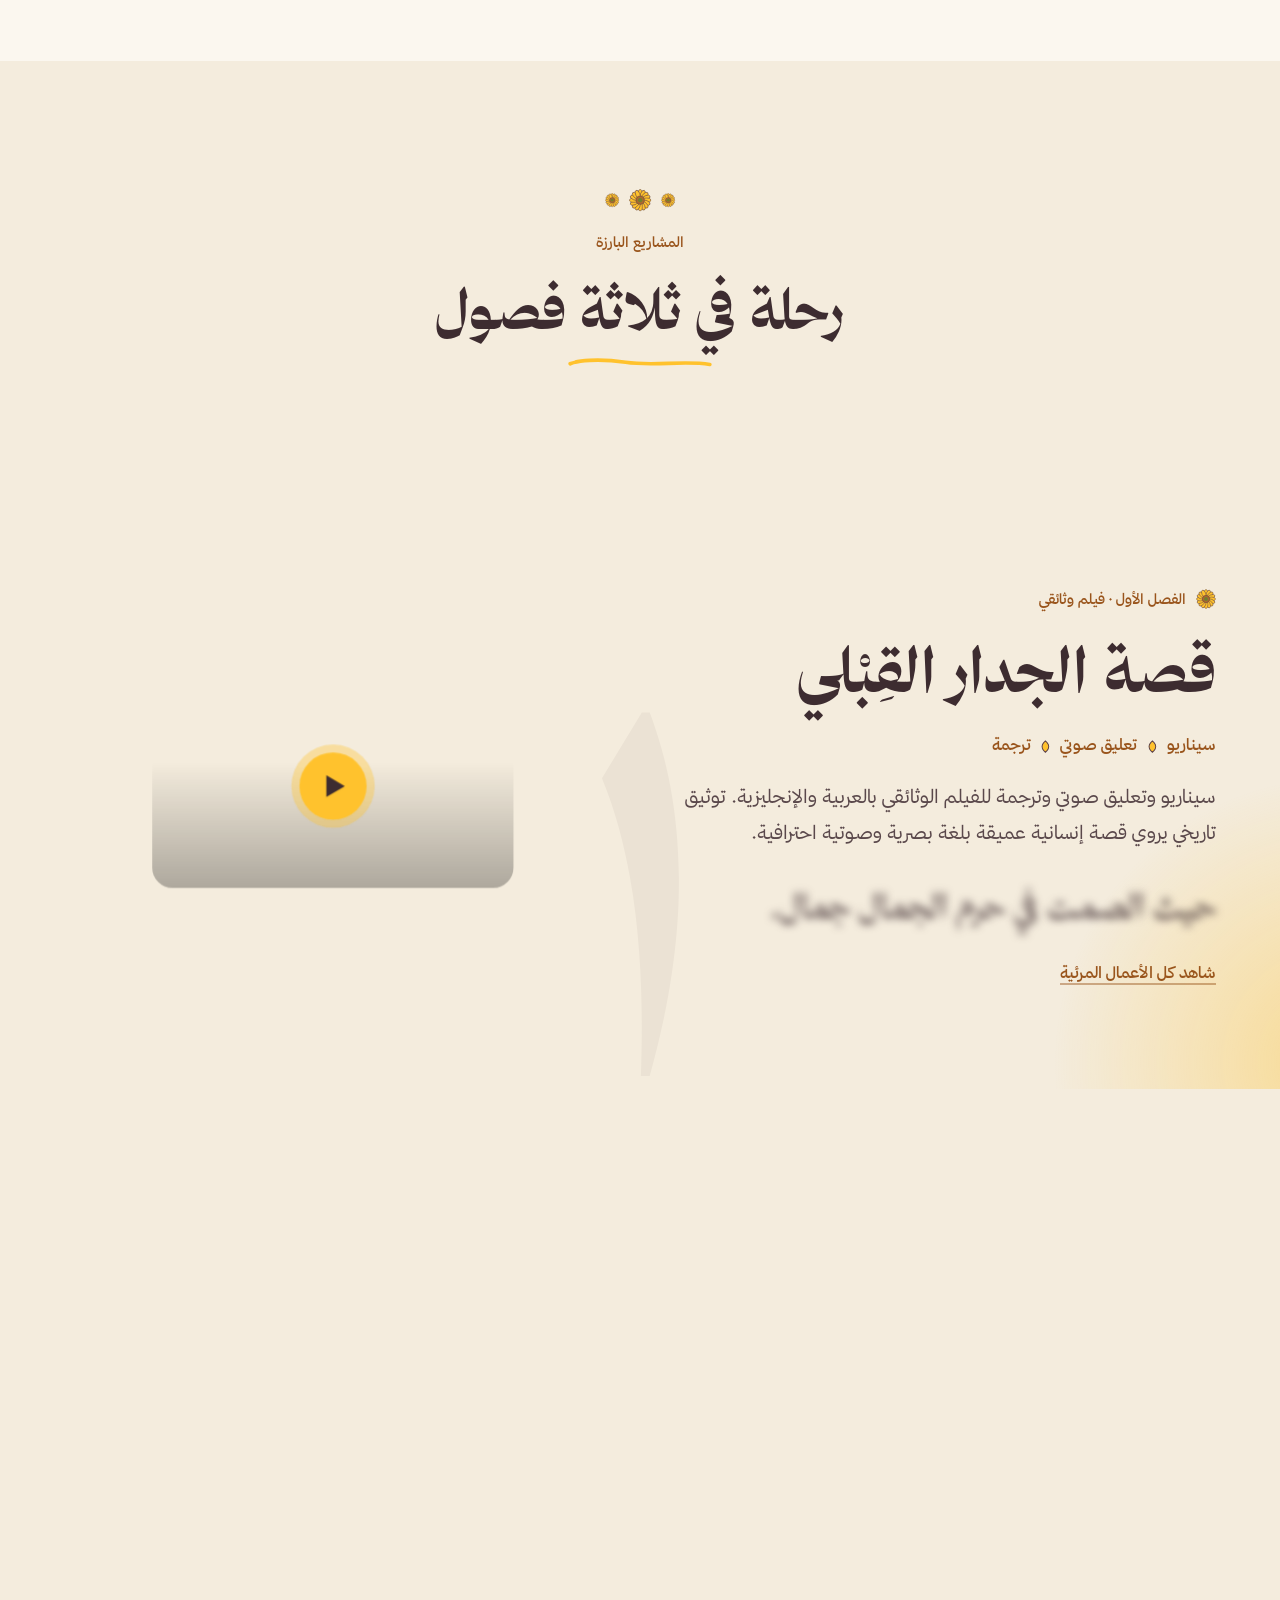
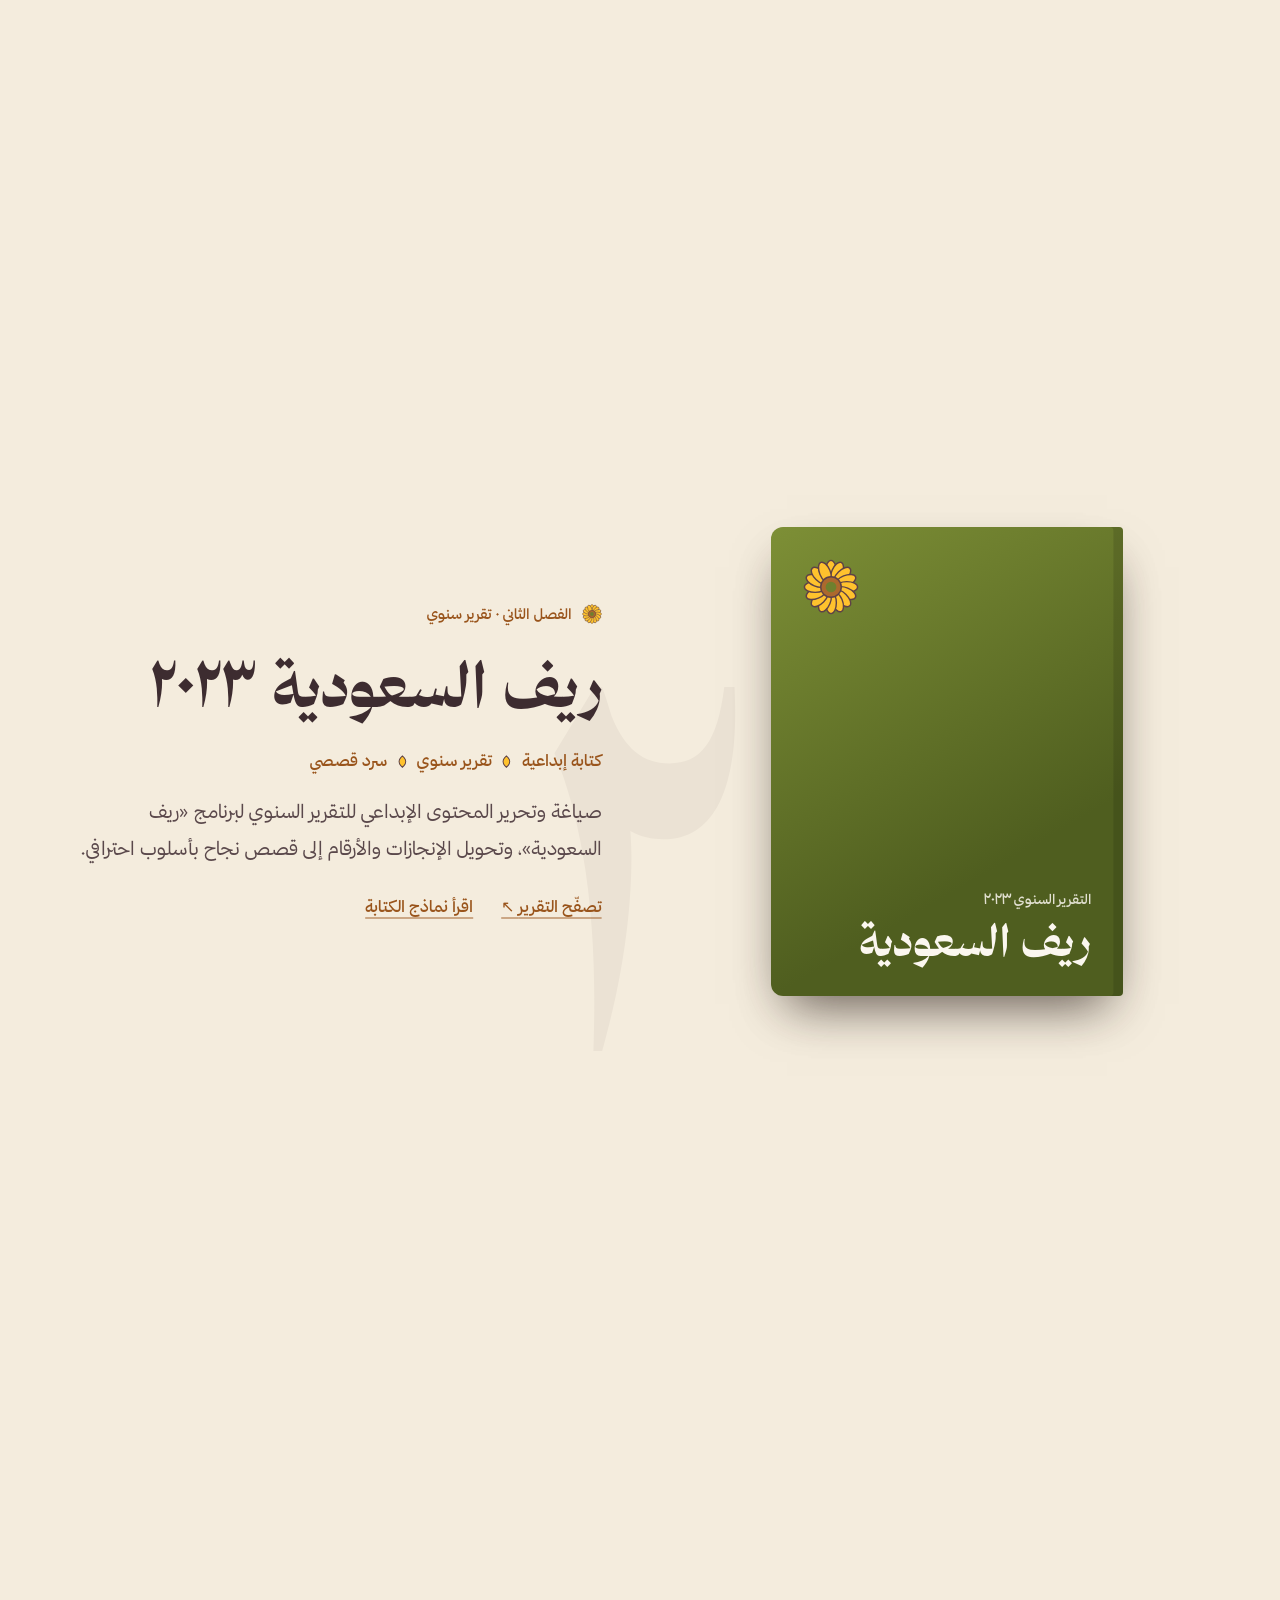
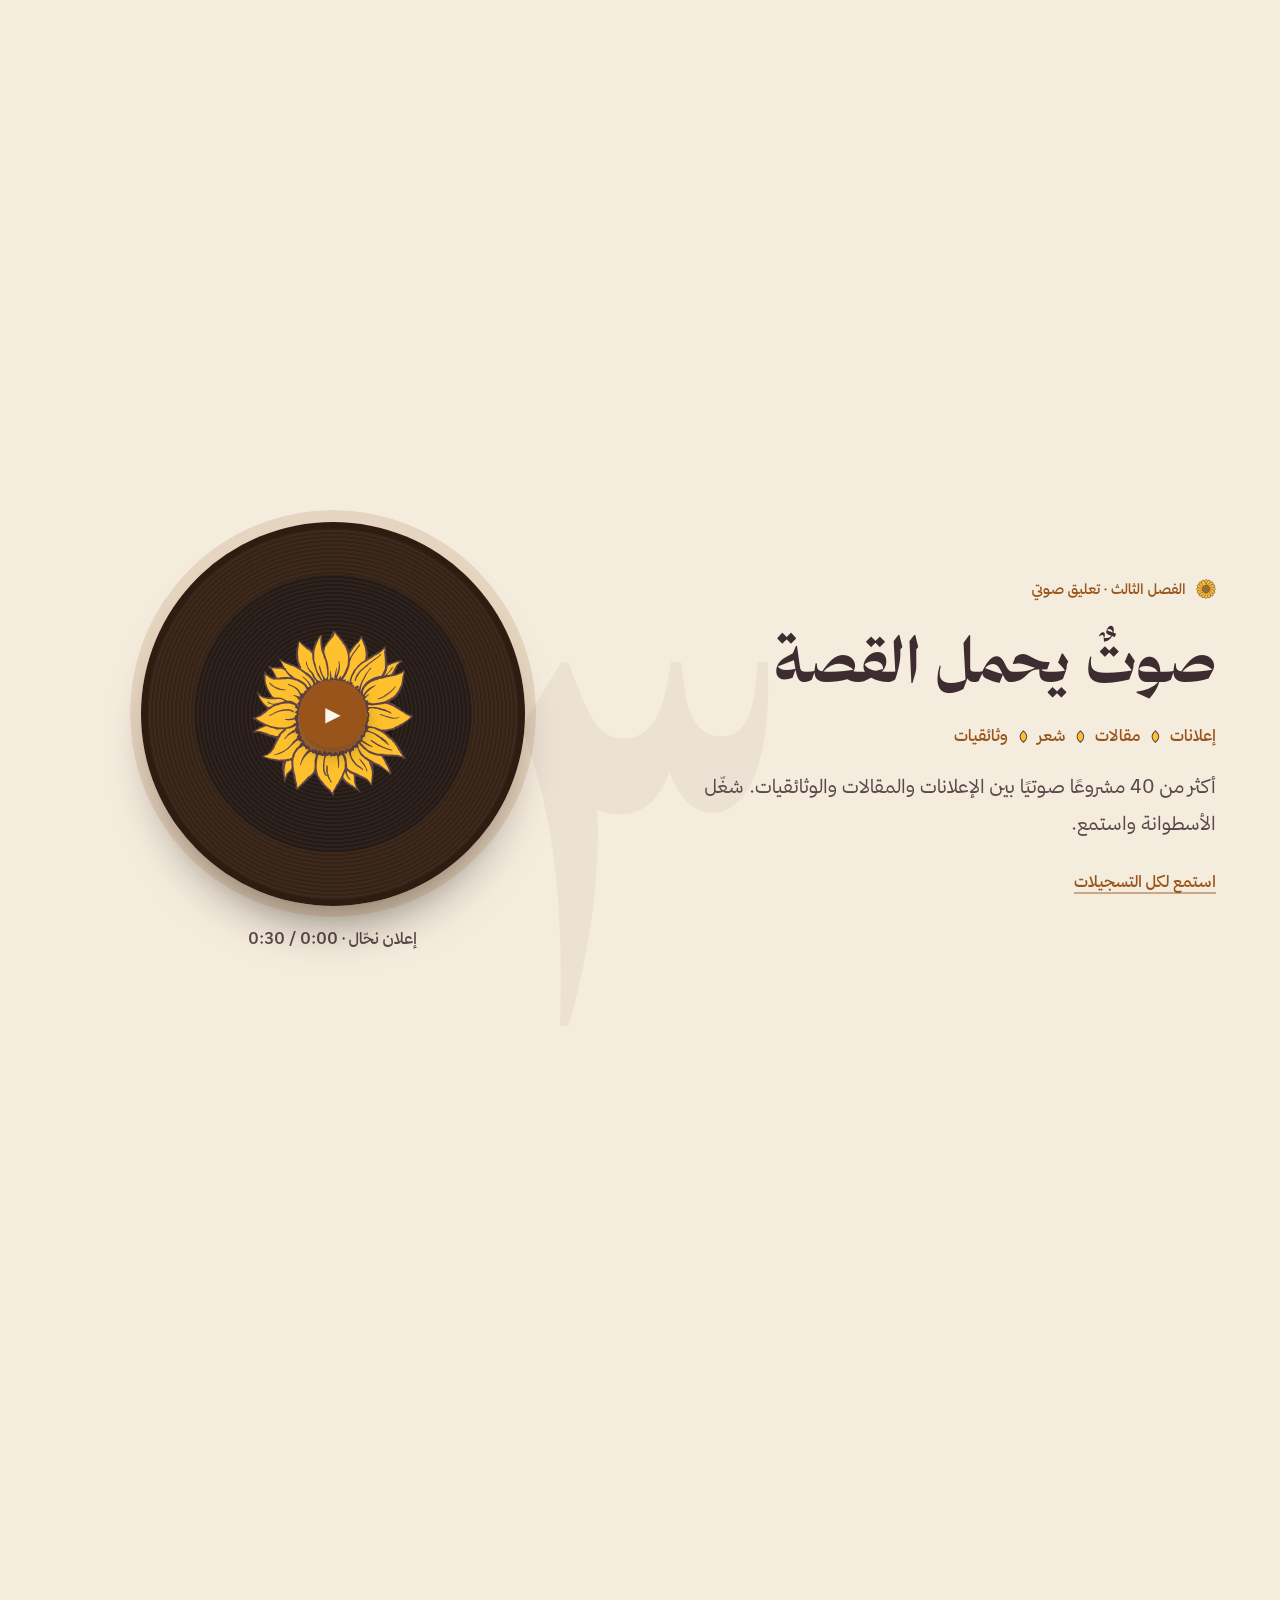
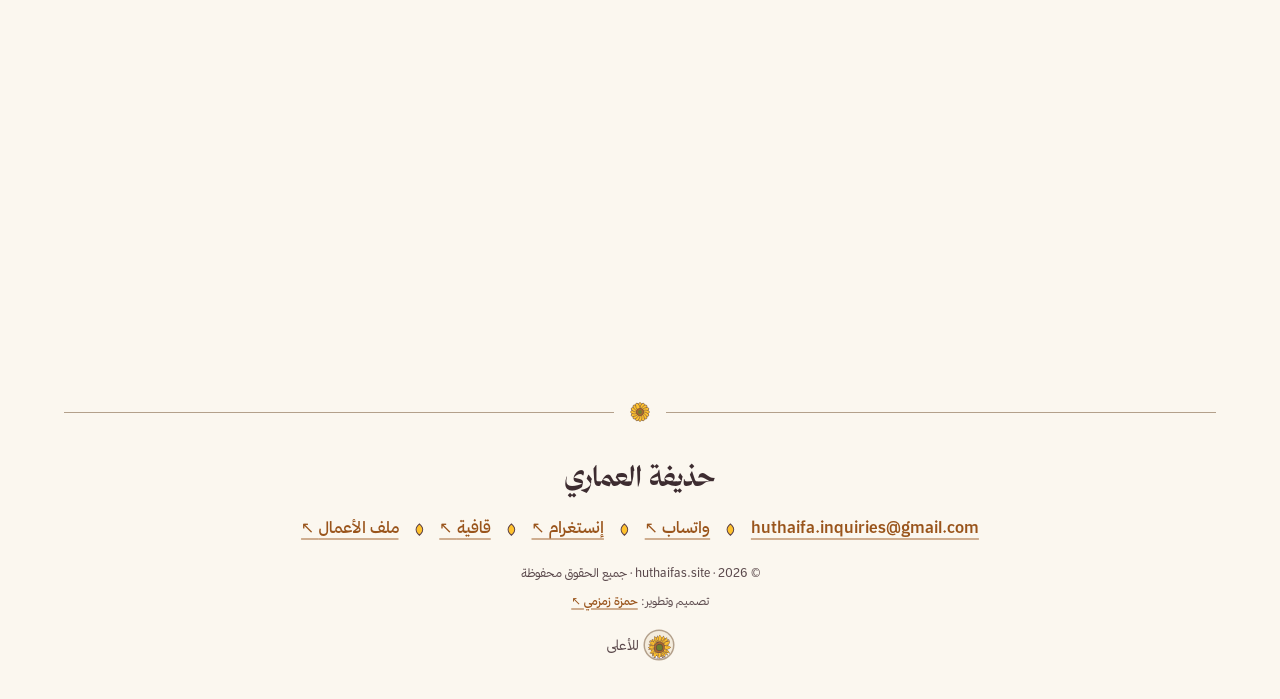
==== commit 1b545b71: "Drop «الميدانية»; RTL external arrows all ↖; mobile hero: primary button full row, scroll cue shown;" ====
--- a/index.html
+++ b/index.html
@@ -208,7 +208,7 @@
             <ul class="petals">
               <li>ابتكار وتطوير الأفكار الإبداعية وإدارة جلسات العصف الذهني لتحديد محاور الحلقات.</li>
               <li>إجراء البحوث المعمقة وتحويلها لمادة صالحة للإنتاج والتدقيق وفق معايير المنصة العالية.</li>
-              <li>إدارة وتنسيق المقابلات الميدانية مع المختصين واستخلاص القصص الجوهرية منها.</li>
+              <li>إدارة وتنسيق المقابلات مع المختصين واستخلاص القصص الجوهرية منها.</li>
             </ul>
           </article>
 
--- a/style.css
+++ b/style.css
@@ -268,6 +268,7 @@
   animation: pulse 2.2s ease-in-out infinite;
 }
 @keyframes pulse { 50% { opacity: .3; scale: 1 .8; } }
+@keyframes bob { 50% { opacity: .4; translate: 0 .5rem; } }
 
 /* Staggered entrance; elements stay visible if animations are off */
 .hero-text > * { animation: rise .9s ease both; }
@@ -456,6 +457,9 @@
 .link:focus-visible { text-decoration-color: currentColor; }
 .link[target="_blank"]::after { content: " ↗" / ""; font-weight: 400; }
 [dir="rtl"] .link[target="_blank"]:not([dir="ltr"])::after { content: " ↖" / ""; }
+/* LTR text (phone, handles) inside Arabic: same ↖, on the same (left) side */
+[dir="rtl"] .link[target="_blank"][dir="ltr"]::after { content: none; }
+[dir="rtl"] .link[target="_blank"][dir="ltr"]::before { content: "↖ " / ""; font-weight: 400; }
 .icon {
   inline-size: 1.25rem;
   block-size: 1.25rem;
@@ -617,6 +621,7 @@
 
 @media (max-width: 56rem) {
   .stem { --stem-pad: 2.5rem; --line-x: .75rem; }
+  .petals li:lang(ar) { text-align: justify; } /* narrow Arabic columns read better as a full block */
 }
 
 /* =================== Contact: "sunrise finale" =================== */
@@ -1371,7 +1376,7 @@
 
 /* ---------- Tablet & phone: stacked, centred, compact hero ---------- */
 @media (max-width: 56rem) {
-  .hero { padding-block: 1.5rem 2.5rem; }
+  .hero { padding-block: 1.5rem 1rem; }
   .hero .container { grid-template-columns: 1fr; align-content: center; text-align: center; gap: 1.5rem; }
   .hero-art { order: -1; inline-size: clamp(9rem, 36vw, 16rem); }
   .eyebrow { justify-content: center; }
@@ -1379,7 +1384,8 @@
   .hero-desc { margin: 1.25rem auto 0; }
   .hero-actions { margin: 1.75rem auto 0; max-inline-size: 22rem; }
   .hero-actions > * { flex: 1; justify-content: center; }
-  .scroll-hint { display: none; }
+  .hero-actions > .btn-primary { flex-basis: 100%; } /* main action on its own row, the other two below */
+  .scroll-hint span { block-size: 2rem; animation: bob 1.8s ease-in-out infinite; }
 }
 @keyframes drop { from { opacity: 0; translate: 0 -.5rem; } }
 
